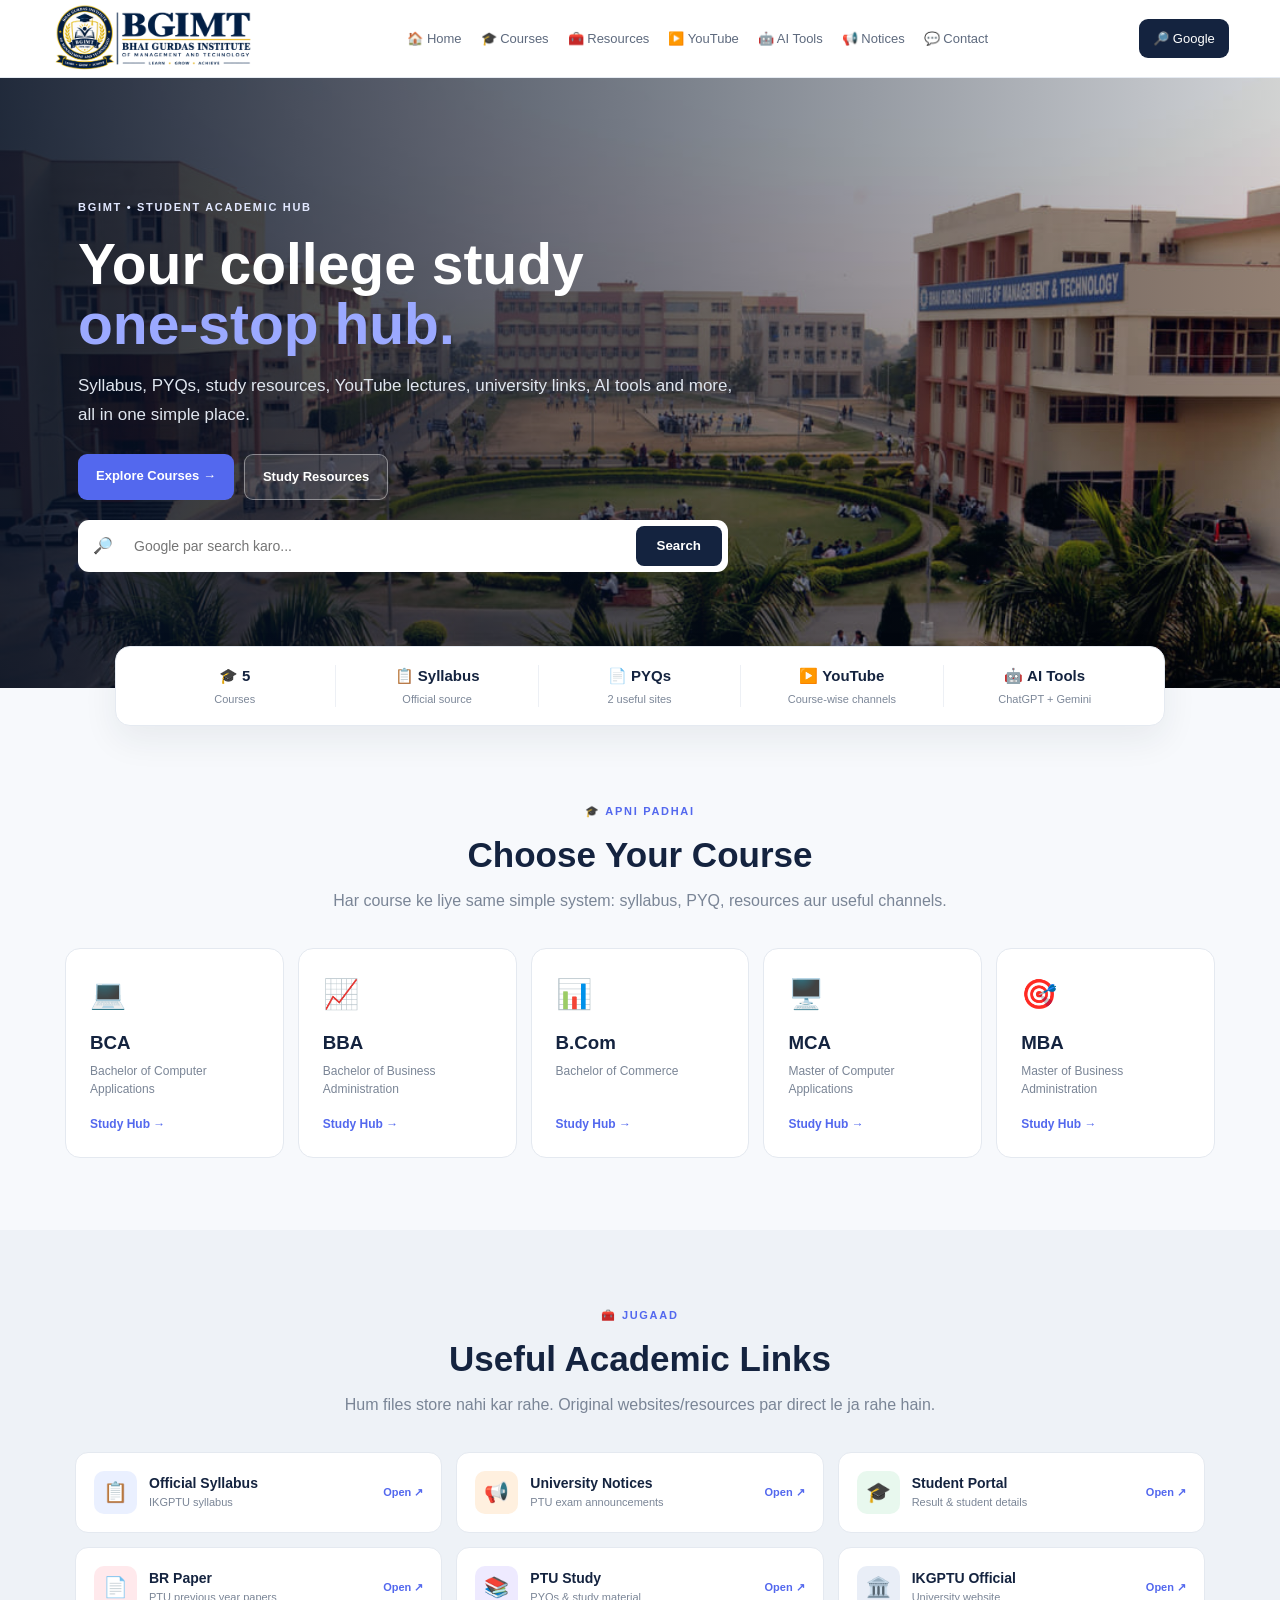
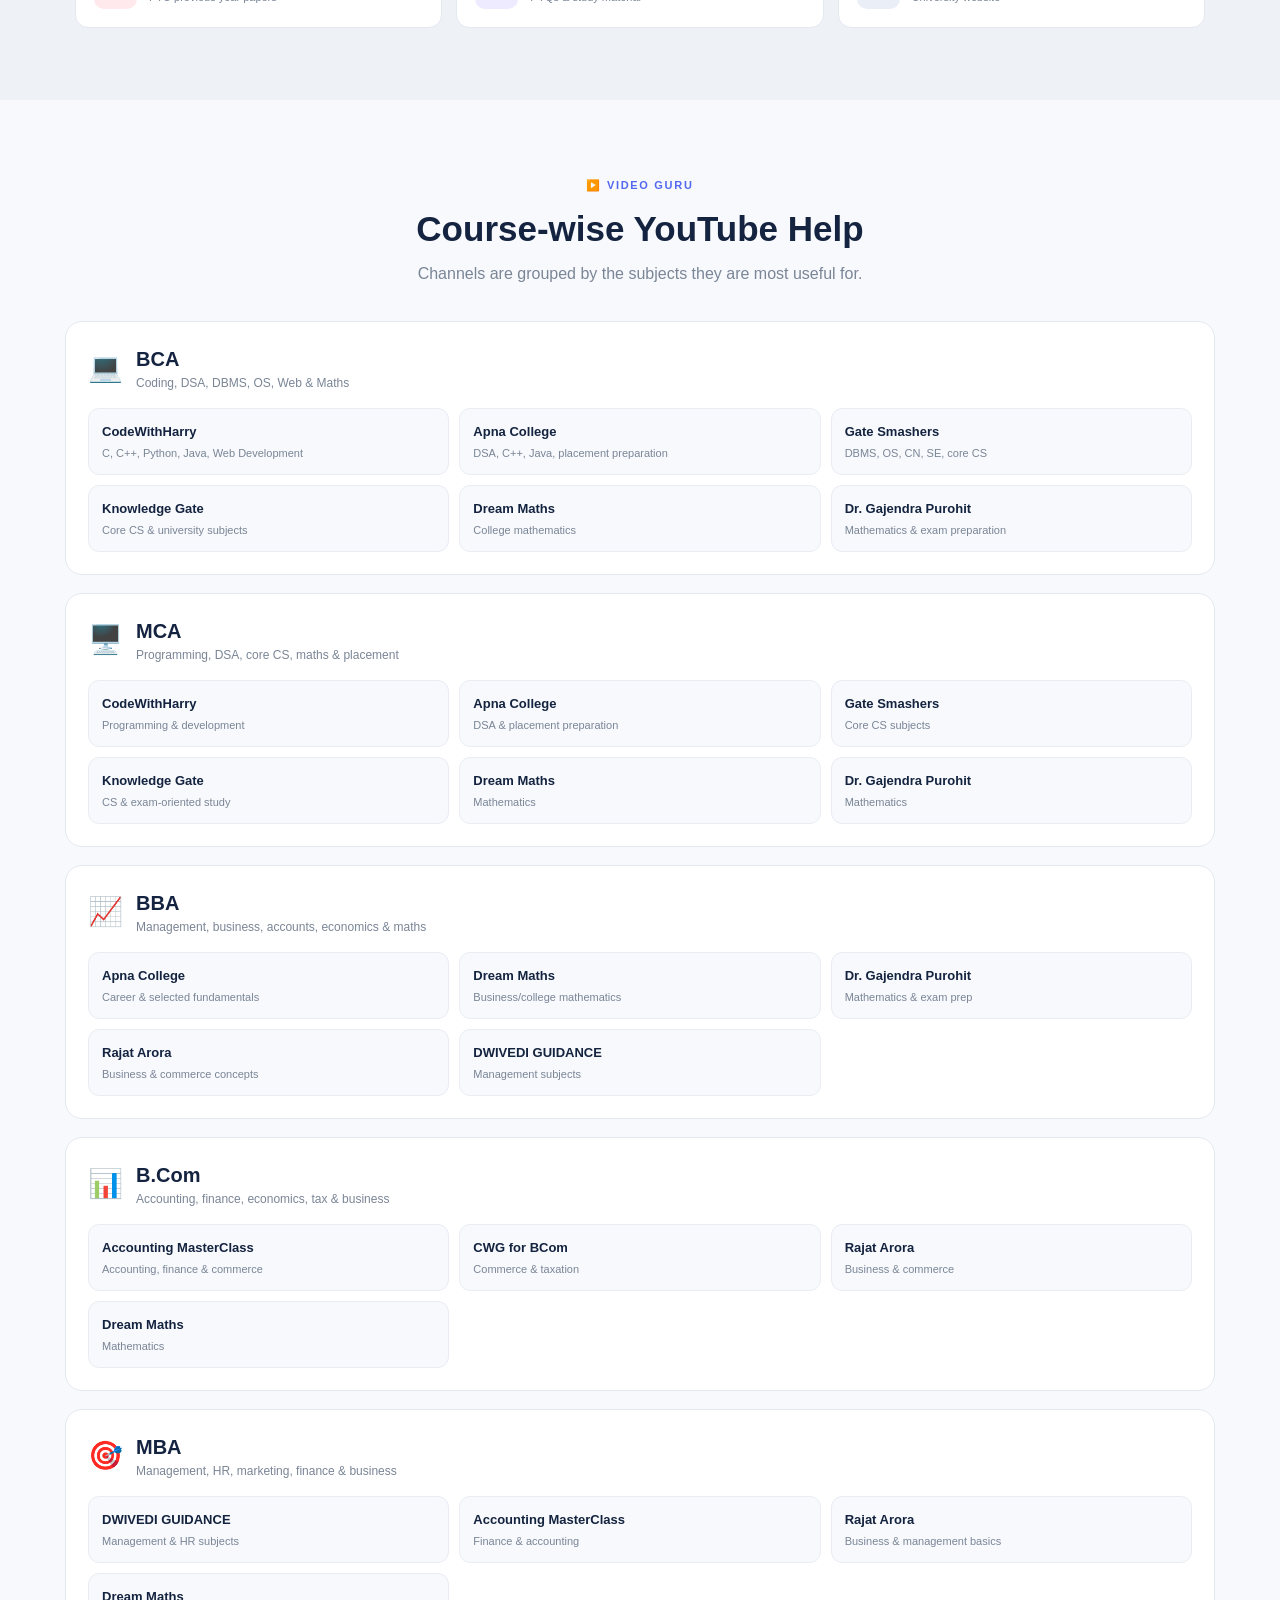
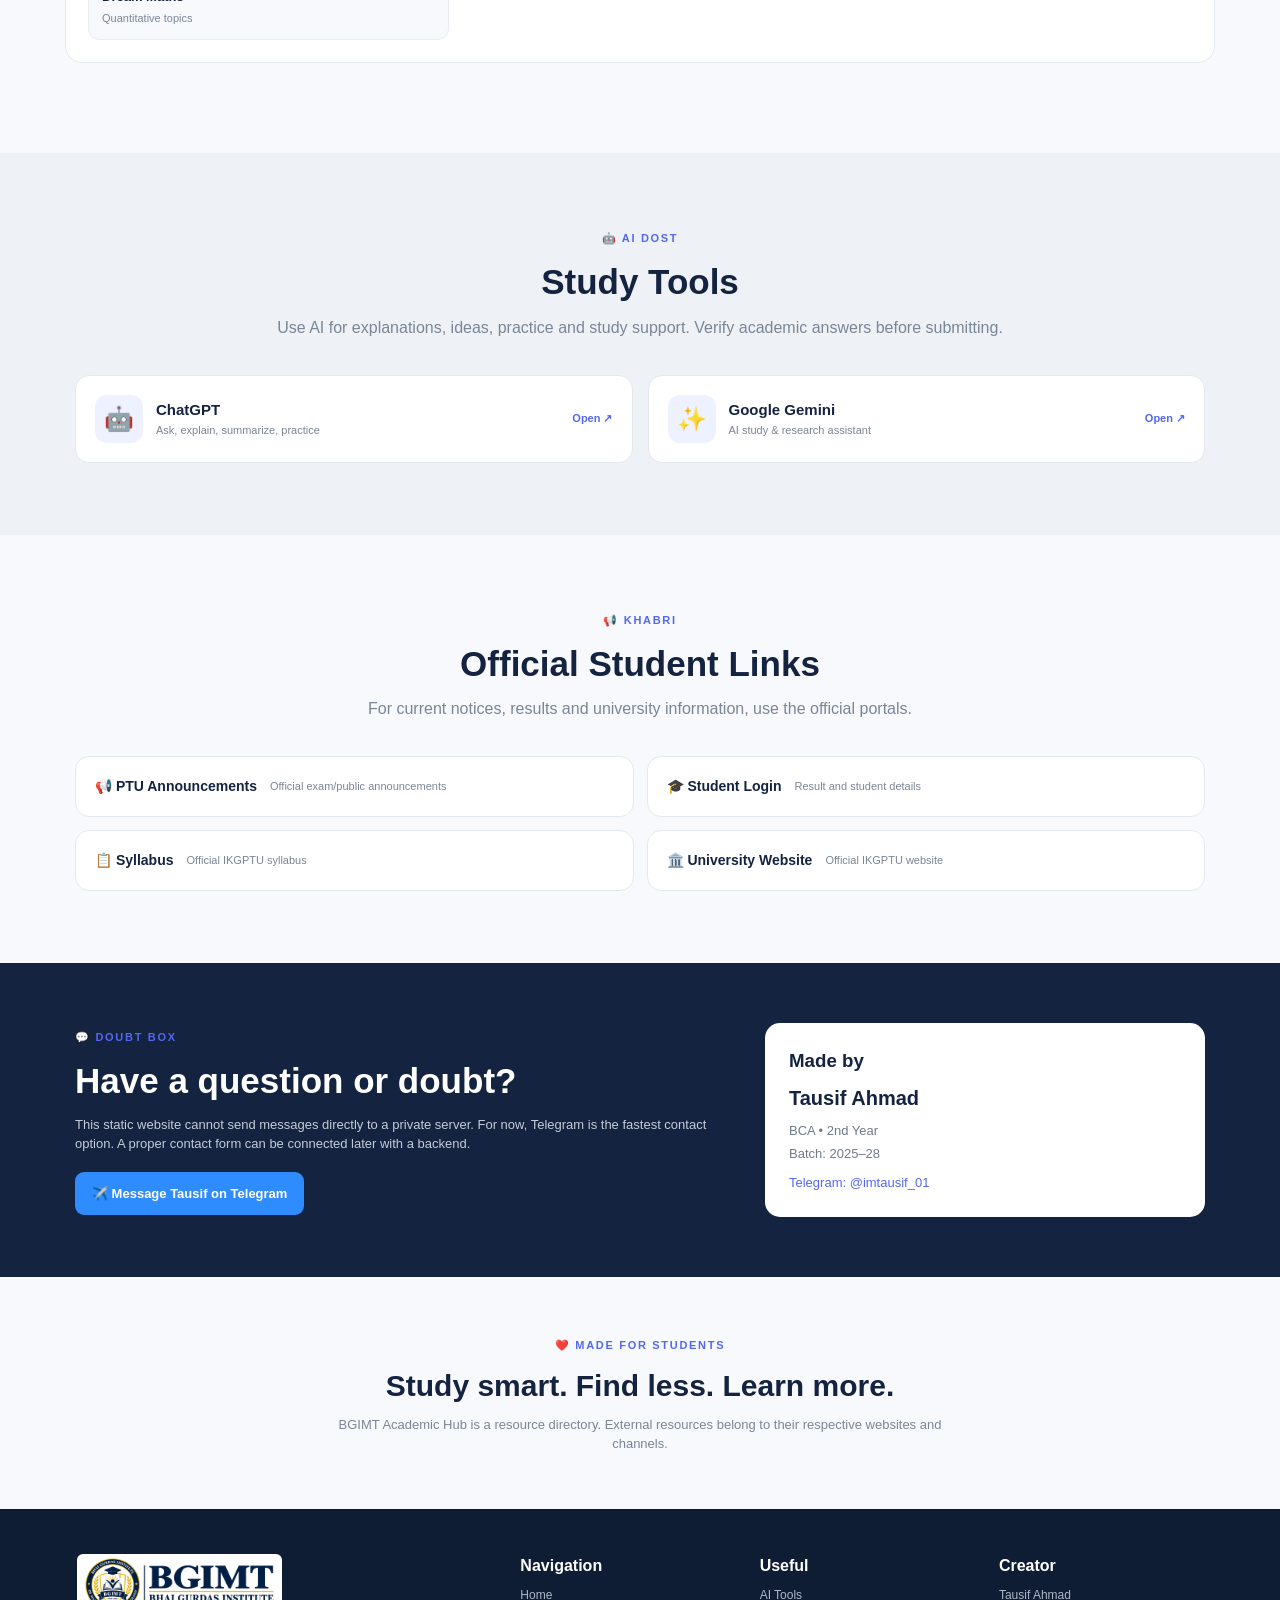
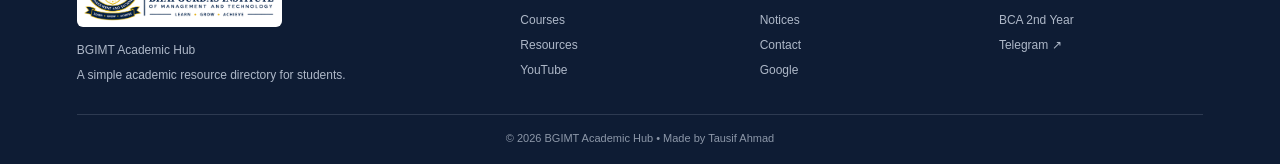
==== index.html @ 4466f5bd "Initial commit" ====
<!DOCTYPE html>
<html lang="en">
<head>
  <meta charset="UTF-8">
  <meta name="viewport" content="width=device-width, initial-scale=1.0">
  <meta name="description" content="BGIMT Academic Hub - Syllabus, PYQs, study resources, YouTube channels, university links and useful AI tools for students.">
  <title>BGIMT Academic Hub</title>
  <link rel="stylesheet" href="assets/css/style.css">
</head>
<body>

<header class="navbar">
  <a class="brand" href="#home" aria-label="BGIMT Academic Hub Home">
    <img src="assets/images/bgmit-logo.png" alt="BGIMT Logo">
  </a>

  <nav aria-label="Main navigation">
    <a href="#home">🏠 Home</a>
    <a href="#courses">🎓 Courses</a>
    <a href="#resources">🧰 Resources</a>
    <a href="#youtube">▶️ YouTube</a>
    <a href="#ai">🤖 AI Tools</a>
    <a href="#notices">📢 Notices</a>
    <a href="#contact">💬 Contact</a>
  </nav>

  <a class="google-btn" href="https://www.google.com/" target="_blank" rel="noopener">🔎 Google</a>
</header>

<main>

<section class="hero" id="home">
  <div class="hero-overlay"></div>
  <div class="hero-content">
    <span class="eyebrow">BGIMT • STUDENT ACADEMIC HUB</span>
    <h1>Your college study<br><em>one-stop hub.</em></h1>
    <p>Syllabus, PYQs, study resources, YouTube lectures, university links, AI tools and more, all in one simple place.</p>

    <div class="hero-actions">
      <a class="btn primary" href="#courses">Explore Courses →</a>
      <a class="btn glass" href="#resources">Study Resources</a>
    </div>

    <div class="google-search">
      <span>🔎</span>
      <input id="googleQuery" type="search" placeholder="Google par search karo...">
      <button onclick="googleSearch()">Search</button>
    </div>
  </div>
</section>

<section class="quick-bar">
  <a href="#courses"><b>🎓 5</b><small>Courses</small></a>
  <a href="#resources"><b>📋 Syllabus</b><small>Official source</small></a>
  <a href="#resources"><b>📄 PYQs</b><small>2 useful sites</small></a>
  <a href="#youtube"><b>▶️ YouTube</b><small>Course-wise channels</small></a>
  <a href="#ai"><b>🤖 AI Tools</b><small>ChatGPT + Gemini</small></a>
</section>

<section class="section" id="courses">
  <div class="heading">
    <span>🎓 APNI PADHAI</span>
    <h2>Choose Your Course</h2>
    <p>Har course ke liye same simple system: syllabus, PYQ, resources aur useful channels.</p>
  </div>

  <div class="course-grid">
    <a class="course-card" href="#bca">
      <div class="course-icon">💻</div><h3>BCA</h3>
      <p>Bachelor of Computer Applications</p><span>Study Hub →</span>
    </a>
    <a class="course-card" href="#bba">
      <div class="course-icon">📈</div><h3>BBA</h3>
      <p>Bachelor of Business Administration</p><span>Study Hub →</span>
    </a>
    <a class="course-card" href="#bcom">
      <div class="course-icon">📊</div><h3>B.Com</h3>
      <p>Bachelor of Commerce</p><span>Study Hub →</span>
    </a>
    <a class="course-card" href="#mca">
      <div class="course-icon">🖥️</div><h3>MCA</h3>
      <p>Master of Computer Applications</p><span>Study Hub →</span>
    </a>
    <a class="course-card" href="#mba">
      <div class="course-icon">🎯</div><h3>MBA</h3>
      <p>Master of Business Administration</p><span>Study Hub →</span>
    </a>
  </div>
</section>

<section class="section light" id="resources">
  <div class="heading">
    <span>🧰 JUGAAD</span>
    <h2>Useful Academic Links</h2>
    <p>Hum files store nahi kar rahe. Original websites/resources par direct le ja rahe hain.</p>
  </div>

  <div class="resource-grid">
    <a class="resource-card" href="https://ptu.ac.in/syllabus/" target="_blank" rel="noopener">
      <div class="r-icon blue">📋</div><div><h3>Official Syllabus</h3><p>IKGPTU syllabus</p></div><b>Open ↗</b>
    </a>
    <a class="resource-card" href="https://www.ptuexam.com/PublicAnnoucements" target="_blank" rel="noopener">
      <div class="r-icon orange">📢</div><div><h3>University Notices</h3><p>PTU exam announcements</p></div><b>Open ↗</b>
    </a>
    <a class="resource-card" href="https://www.ptuexam.com/login" target="_blank" rel="noopener">
      <div class="r-icon green">🎓</div><div><h3>Student Portal</h3><p>Result & student details</p></div><b>Open ↗</b>
    </a>
    <a class="resource-card" href="https://brpaper.com/ptu" target="_blank" rel="noopener">
      <div class="r-icon red">📄</div><div><h3>BR Paper</h3><p>PTU previous year papers</p></div><b>Open ↗</b>
    </a>
    <a class="resource-card" href="https://www.ptustudy.com/" target="_blank" rel="noopener">
      <div class="r-icon purple">📚</div><div><h3>PTU Study</h3><p>PYQs & study material</p></div><b>Open ↗</b>
    </a>
    <a class="resource-card" href="https://ptu.ac.in/" target="_blank" rel="noopener">
      <div class="r-icon navy">🏛️</div><div><h3>IKGPTU Official</h3><p>University website</p></div><b>Open ↗</b>
    </a>
  </div>
</section>

<section class="section" id="youtube">
  <div class="heading">
    <span>▶️ VIDEO GURU</span>
    <h2>Course-wise YouTube Help</h2>
    <p>Channels are grouped by the subjects they are most useful for.</p>
  </div>

  <div class="course-resource" id="bca">
    <div class="course-title"><span>💻</span><div><h3>BCA</h3><p>Coding, DSA, DBMS, OS, Web & Maths</p></div></div>
    <div class="channel-grid">
      <a href="https://youtube.com/@codewithharry?si=96NcTkObM0m4Szu2" target="_blank"><b>CodeWithHarry</b><small>C, C++, Python, Java, Web Development</small></a>
      <a href="https://youtube.com/@apnacollegeofficial?si=1Ma4qN-Szg6c-r2M" target="_blank"><b>Apna College</b><small>DSA, C++, Java, placement preparation</small></a>
      <a href="https://youtube.com/@gatesmashers?si=c9ING7g81bsQWOu_" target="_blank"><b>Gate Smashers</b><small>DBMS, OS, CN, SE, core CS</small></a>
      <a href="https://youtube.com/@knowledgegate_kg?si=EOiOZSN6_hyGVb3-" target="_blank"><b>Knowledge Gate</b><small>Core CS & university subjects</small></a>
      <a href="https://youtube.com/@dreammaths?si=AVHxENarBY9CdzO6" target="_blank"><b>Dream Maths</b><small>College mathematics</small></a>
      <a href="https://youtube.com/@gajendrapurohit?si=YFEjTRBm_plimCok" target="_blank"><b>Dr. Gajendra Purohit</b><small>Mathematics & exam preparation</small></a>
    </div>
  </div>

  <div class="course-resource" id="mca">
    <div class="course-title"><span>🖥️</span><div><h3>MCA</h3><p>Programming, DSA, core CS, maths & placement</p></div></div>
    <div class="channel-grid">
      <a href="https://youtube.com/@codewithharry?si=96NcTkObM0m4Szu2" target="_blank"><b>CodeWithHarry</b><small>Programming & development</small></a>
      <a href="https://youtube.com/@apnacollegeofficial?si=1Ma4qN-Szg6c-r2M" target="_blank"><b>Apna College</b><small>DSA & placement preparation</small></a>
      <a href="https://youtube.com/@gatesmashers?si=c9ING7g81bsQWOu_" target="_blank"><b>Gate Smashers</b><small>Core CS subjects</small></a>
      <a href="https://youtube.com/@knowledgegate_kg?si=EOiOZSN6_hyGVb3-" target="_blank"><b>Knowledge Gate</b><small>CS & exam-oriented study</small></a>
      <a href="https://youtube.com/@dreammaths?si=AVHxENarBY9CdzO6" target="_blank"><b>Dream Maths</b><small>Mathematics</small></a>
      <a href="https://youtube.com/@gajendrapurohit?si=YFEjTRBm_plimCok" target="_blank"><b>Dr. Gajendra Purohit</b><small>Mathematics</small></a>
    </div>
  </div>

  <div class="course-resource" id="bba">
    <div class="course-title"><span>📈</span><div><h3>BBA</h3><p>Management, business, accounts, economics & maths</p></div></div>
    <div class="channel-grid">
      <a href="https://youtube.com/@apnacollegeofficial?si=1Ma4qN-Szg6c-r2M" target="_blank"><b>Apna College</b><small>Career & selected fundamentals</small></a>
      <a href="https://youtube.com/@dreammaths?si=AVHxENarBY9CdzO6" target="_blank"><b>Dream Maths</b><small>Business/college mathematics</small></a>
      <a href="https://youtube.com/@gajendrapurohit?si=YFEjTRBm_plimCok" target="_blank"><b>Dr. Gajendra Purohit</b><small>Mathematics & exam prep</small></a>
      <a href="https://youtube.com/@RajatArora" target="_blank"><b>Rajat Arora</b><small>Business & commerce concepts</small></a>
      <a href="https://youtube.com/@DWIVEDIGUIDANCE" target="_blank"><b>DWIVEDI GUIDANCE</b><small>Management subjects</small></a>
    </div>
  </div>

  <div class="course-resource" id="bcom">
    <div class="course-title"><span>📊</span><div><h3>B.Com</h3><p>Accounting, finance, economics, tax & business</p></div></div>
    <div class="channel-grid">
      <a href="https://youtube.com/@AccountingMasterClass" target="_blank"><b>Accounting MasterClass</b><small>Accounting, finance & commerce</small></a>
      <a href="https://youtube.com/@CWGforBCom" target="_blank"><b>CWG for BCom</b><small>Commerce & taxation</small></a>
      <a href="https://youtube.com/@RajatArora" target="_blank"><b>Rajat Arora</b><small>Business & commerce</small></a>
      <a href="https://youtube.com/@dreammaths?si=AVHxENarBY9CdzO6" target="_blank"><b>Dream Maths</b><small>Mathematics</small></a>
    </div>
  </div>

  <div class="course-resource" id="mba">
    <div class="course-title"><span>🎯</span><div><h3>MBA</h3><p>Management, HR, marketing, finance & business</p></div></div>
    <div class="channel-grid">
      <a href="https://youtube.com/@DWIVEDIGUIDANCE" target="_blank"><b>DWIVEDI GUIDANCE</b><small>Management & HR subjects</small></a>
      <a href="https://youtube.com/@AccountingMasterClass" target="_blank"><b>Accounting MasterClass</b><small>Finance & accounting</small></a>
      <a href="https://youtube.com/@RajatArora" target="_blank"><b>Rajat Arora</b><small>Business & management basics</small></a>
      <a href="https://youtube.com/@dreammaths?si=AVHxENarBY9CdzO6" target="_blank"><b>Dream Maths</b><small>Quantitative topics</small></a>
    </div>
  </div>
</section>

<section class="section light" id="ai">
  <div class="heading">
    <span>🤖 AI DOST</span>
    <h2>Study Tools</h2>
    <p>Use AI for explanations, ideas, practice and study support. Verify academic answers before submitting.</p>
  </div>
  <div class="ai-grid">
    <a href="https://chatgpt.com/" target="_blank"><span>🤖</span><div><h3>ChatGPT</h3><p>Ask, explain, summarize, practice</p></div><b>Open ↗</b></a>
    <a href="https://gemini.google.com/" target="_blank"><span>✨</span><div><h3>Google Gemini</h3><p>AI study & research assistant</p></div><b>Open ↗</b></a>
  </div>
</section>

<section class="section" id="notices">
  <div class="heading"><span>📢 KHABRI</span><h2>Official Student Links</h2><p>For current notices, results and university information, use the official portals.</p></div>
  <div class="notice-grid">
    <a href="https://www.ptuexam.com/PublicAnnoucements" target="_blank"><b>📢 PTU Announcements</b><small>Official exam/public announcements</small></a>
    <a href="https://www.ptuexam.com/login" target="_blank"><b>🎓 Student Login</b><small>Result and student details</small></a>
    <a href="https://ptu.ac.in/syllabus/" target="_blank"><b>📋 Syllabus</b><small>Official IKGPTU syllabus</small></a>
    <a href="https://ptu.ac.in/" target="_blank"><b>🏛️ University Website</b><small>Official IKGPTU website</small></a>
  </div>
</section>

<section class="contact" id="contact">
  <div class="contact-inner">
    <div>
      <span>💬 DOUBT BOX</span>
      <h2>Have a question or doubt?</h2>
      <p>This static website cannot send messages directly to a private server. For now, Telegram is the fastest contact option. A proper contact form can be connected later with a backend.</p>
      <a class="telegram" href="https://t.me/imtausif_01" target="_blank">✈️ Message Tausif on Telegram</a>
    </div>
    <div class="contact-card">
      <h3>Made by</h3>
      <strong>Tausif Ahmad</strong>
      <p>BCA • 2nd Year</p>
      <p>Batch: 2025–28</p>
      <a href="https://t.me/imtausif_01" target="_blank">Telegram: @imtausif_01</a>
    </div>
  </div>
</section>

<section class="credit">
  <span>❤️ MADE FOR STUDENTS</span>
  <h2>Study smart. Find less. Learn more.</h2>
  <p>BGIMT Academic Hub is a resource directory. External resources belong to their respective websites and channels.</p>
</section>

</main>

<footer>
  <div class="footer-grid">
    <div><img src="assets/images/bgmit-logo.png" alt="BGIMT Logo"><p>BGIMT Academic Hub</p><small>A simple academic resource directory for students.</small></div>
    <div><h4>Navigation</h4><a href="#home">Home</a><a href="#courses">Courses</a><a href="#resources">Resources</a><a href="#youtube">YouTube</a></div>
    <div><h4>Useful</h4><a href="#ai">AI Tools</a><a href="#notices">Notices</a><a href="#contact">Contact</a><a href="https://www.google.com/" target="_blank">Google</a></div>
    <div><h4>Creator</h4><p>Tausif Ahmad</p><p>BCA 2nd Year</p><a href="https://t.me/imtausif_01" target="_blank">Telegram ↗</a></div>
  </div>
  <div class="copyright">© 2026 BGIMT Academic Hub • Made by Tausif Ahmad</div>
</footer>

<script src="assets/js/script.js"></script>
</body>
</html>
---- assets/css/style.css ----
*{box-sizing:border-box;margin:0;padding:0}html{scroll-behavior:smooth}body{font-family:Inter,Arial,sans-serif;color:#14233f;background:#f7f9fc;line-height:1.5}a{text-decoration:none;color:inherit}
.navbar{height:78px;background:#fff;border-bottom:1px solid #e6ebf2;display:flex;align-items:center;justify-content:space-between;padding:0 4%;position:sticky;top:0;z-index:50}.brand img{width:205px;height:auto;display:block}.navbar nav{display:flex;gap:19px;align-items:center}.navbar nav a{font-size:13px;color:#5e6a7e;white-space:nowrap}.navbar nav a:hover{color:#5368ee}.google-btn{background:#14233f;color:#fff;padding:10px 14px;border-radius:9px;font-size:13px}
.hero{min-height:610px;position:relative;background:url("../images/college-campus.jpg") center/cover;display:flex;align-items:center}.hero-overlay{position:absolute;inset:0;background:linear-gradient(90deg,rgba(5,17,36,.88),rgba(5,17,36,.55),rgba(5,17,36,.18))}.hero-content{position:relative;max-width:1180px;width:100%;margin:auto;padding:70px 28px;color:#fff}.eyebrow,.heading>span,.admin-box span,.contact span,.credit>span{font-size:11px;letter-spacing:1.7px;font-weight:800;color:#5368ee}.hero .eyebrow{color:#e2e8ff}.hero h1{font-size:57px;line-height:1.05;max-width:720px;margin:17px 0}.hero h1 em{font-style:normal;color:#9ba9ff}.hero p{max-width:660px;font-size:17px;color:#e0e6ef;line-height:1.7;margin-bottom:25px}.hero-actions{display:flex;gap:10px;margin-bottom:20px}.btn{padding:12px 18px;border-radius:9px;font-size:13px;font-weight:700}.primary{background:#5368ee;color:#fff}.glass{border:1px solid rgba(255,255,255,.4);background:rgba(255,255,255,.1);color:#fff}.google-search{display:flex;max-width:650px;background:#fff;border-radius:11px;padding:6px;color:#667085}.google-search span{display:grid;place-items:center;width:38px}.google-search input{flex:1;border:0;outline:0;padding:12px;font-size:14px}.google-search button{border:0;background:#14233f;color:#fff;border-radius:8px;padding:0 21px;font-weight:700;cursor:pointer}
.quick-bar{max-width:1050px;margin:-42px auto 0;position:relative;background:#fff;border:1px solid #e5eaf1;border-radius:15px;box-shadow:0 14px 35px #18243a12;display:grid;grid-template-columns:repeat(5,1fr);padding:18px}.quick-bar a{text-align:center;border-right:1px solid #edf0f5}.quick-bar a:last-child{border:0}.quick-bar b,.quick-bar small{display:block}.quick-bar b{font-size:15px}.quick-bar small{font-size:11px;color:#7c8798;margin-top:3px}
.section{max-width:1200px;margin:auto;padding:72px 25px}.light{max-width:none;background:#eef2f7}.light>.heading,.light>.resource-grid,.light>.ai-grid{max-width:1130px;margin-left:auto;margin-right:auto}.heading{text-align:center;margin-bottom:35px}.heading h2{font-size:35px;margin:7px 0}.heading p{color:#7a8596}.course-grid{display:grid;grid-template-columns:repeat(5,1fr);gap:14px}.course-card{background:#fff;border:1px solid #e4e9f0;border-radius:15px;padding:24px;transition:.2s}.course-card:hover{transform:translateY(-4px);box-shadow:0 14px 30px #17233a12}.course-icon{font-size:29px}.course-card h3{margin:13px 0 5px}.course-card p{font-size:12px;color:#7a8596;min-height:40px}.course-card span{display:block;color:#5368ee;font-size:12px;font-weight:700;margin-top:13px}
.resource-grid{display:grid;grid-template-columns:repeat(3,1fr);gap:14px}.resource-card{background:#fff;border:1px solid #e4e9f0;border-radius:13px;padding:18px;display:flex;align-items:center;gap:12px}.resource-card:hover{box-shadow:0 12px 25px #17233a10}.resource-card .r-icon{width:43px;height:43px;display:grid;place-items:center;border-radius:10px;font-size:20px;flex:none}.blue{background:#eaf0ff}.orange{background:#fff0df}.green{background:#e8f8ee}.red{background:#ffe9ec}.purple{background:#eeeaff}.navy{background:#e9eef7}.resource-card h3{font-size:14px}.resource-card p{font-size:11px;color:#7a8596}.resource-card>b{margin-left:auto;color:#5368ee;font-size:11px}
.course-resource{background:#fff;border:1px solid #e4e9f0;border-radius:17px;padding:22px;margin-bottom:18px}.course-title{display:flex;gap:13px;align-items:center;margin-bottom:16px}.course-title>span{font-size:28px}.course-title h3{font-size:20px}.course-title p{font-size:12px;color:#7a8596}.channel-grid{display:grid;grid-template-columns:repeat(3,1fr);gap:10px}.channel-grid a{background:#f7f9fc;border:1px solid #e9edf3;border-radius:11px;padding:13px}.channel-grid b,.channel-grid small{display:block}.channel-grid b{font-size:13px}.channel-grid small{font-size:11px;color:#7a8596;margin-top:3px}
.ai-grid{display:grid;grid-template-columns:repeat(2,1fr);gap:15px}.ai-grid a,.notice-grid a{background:#fff;border:1px solid #e4e9f0;border-radius:14px;padding:19px;display:flex;align-items:center;gap:13px}.ai-grid span{width:48px;height:48px;border-radius:12px;background:#eef1ff;display:grid;place-items:center;font-size:24px}.ai-grid h3{font-size:15px}.ai-grid p,.notice-grid small{font-size:11px;color:#7a8596}.ai-grid b{margin-left:auto;color:#5368ee;font-size:11px}
.notice-grid{max-width:1130px;margin:auto;display:grid;grid-template-columns:repeat(2,1fr);gap:13px}.notice-grid b,.notice-grid small{display:block}.notice-grid b{font-size:14px}
.contact{background:#14233f;color:#fff;padding:60px 25px}.contact-inner{max-width:1130px;margin:auto;display:grid;grid-template-columns:1.5fr 1fr;gap:30px;align-items:center}.contact h2{font-size:35px;margin:7px 0}.contact p{color:#c3ccda;font-size:13px;max-width:650px}.telegram{display:inline-block;margin-top:18px;background:#2f8cff;color:#fff;padding:12px 17px;border-radius:9px;font-size:13px;font-weight:700}.contact-card{background:#fff;color:#14233f;border-radius:15px;padding:24px}.contact-card strong{display:block;font-size:20px;margin:8px 0}.contact-card p{color:#6f7a8b;margin:3px 0}.contact-card a{display:block;color:#5368ee;font-size:13px;margin-top:10px}
.credit{text-align:center;padding:55px 25px}.credit h2{font-size:30px;margin:7px 0}.credit p{max-width:650px;margin:auto;color:#7a8596;font-size:13px}
footer{background:#0e1c34;color:#dce3ef;padding:45px 6% 18px}.footer-grid{max-width:1130px;margin:auto;display:grid;grid-template-columns:2fr 1fr 1fr 1fr;gap:35px}.footer-grid img{width:205px;background:#fff;border-radius:6px;padding:3px}.footer-grid p,.footer-grid small,.footer-grid a{display:block;color:#aeb8c8;font-size:12px;margin-top:7px}.footer-grid h4{color:#fff;margin-bottom:8px}.footer-grid a:hover{color:#fff}.copyright{max-width:1130px;margin:30px auto 0;border-top:1px solid #2d3a51;padding-top:15px;text-align:center;color:#8c97a8;font-size:11px}
@media(max-width:1000px){.navbar nav{display:none}.course-grid{grid-template-columns:repeat(3,1fr)}.channel-grid{grid-template-columns:repeat(2,1fr)}.resource-grid{grid-template-columns:repeat(2,1fr)}.hero h1{font-size:47px}}
@media(max-width:650px){.navbar{padding:0 15px}.brand img{width:160px}.google-btn{display:none}.hero{min-height:640px}.hero-content{padding:50px 20px}.hero h1{font-size:37px}.hero p{font-size:15px}.hero-actions{flex-direction:column;max-width:230px}.google-search{display:block}.google-search input{width:100%}.google-search button{width:100%;padding:11px;margin-top:5px}.quick-bar{margin:0 15px;grid-template-columns:repeat(2,1fr);gap:14px}.quick-bar a{border:0}.course-grid,.resource-grid,.channel-grid,.ai-grid,.notice-grid,.footer-grid,.contact-inner{grid-template-columns:1fr}.section{padding:55px 18px}.contact{padding:50px 18px}}
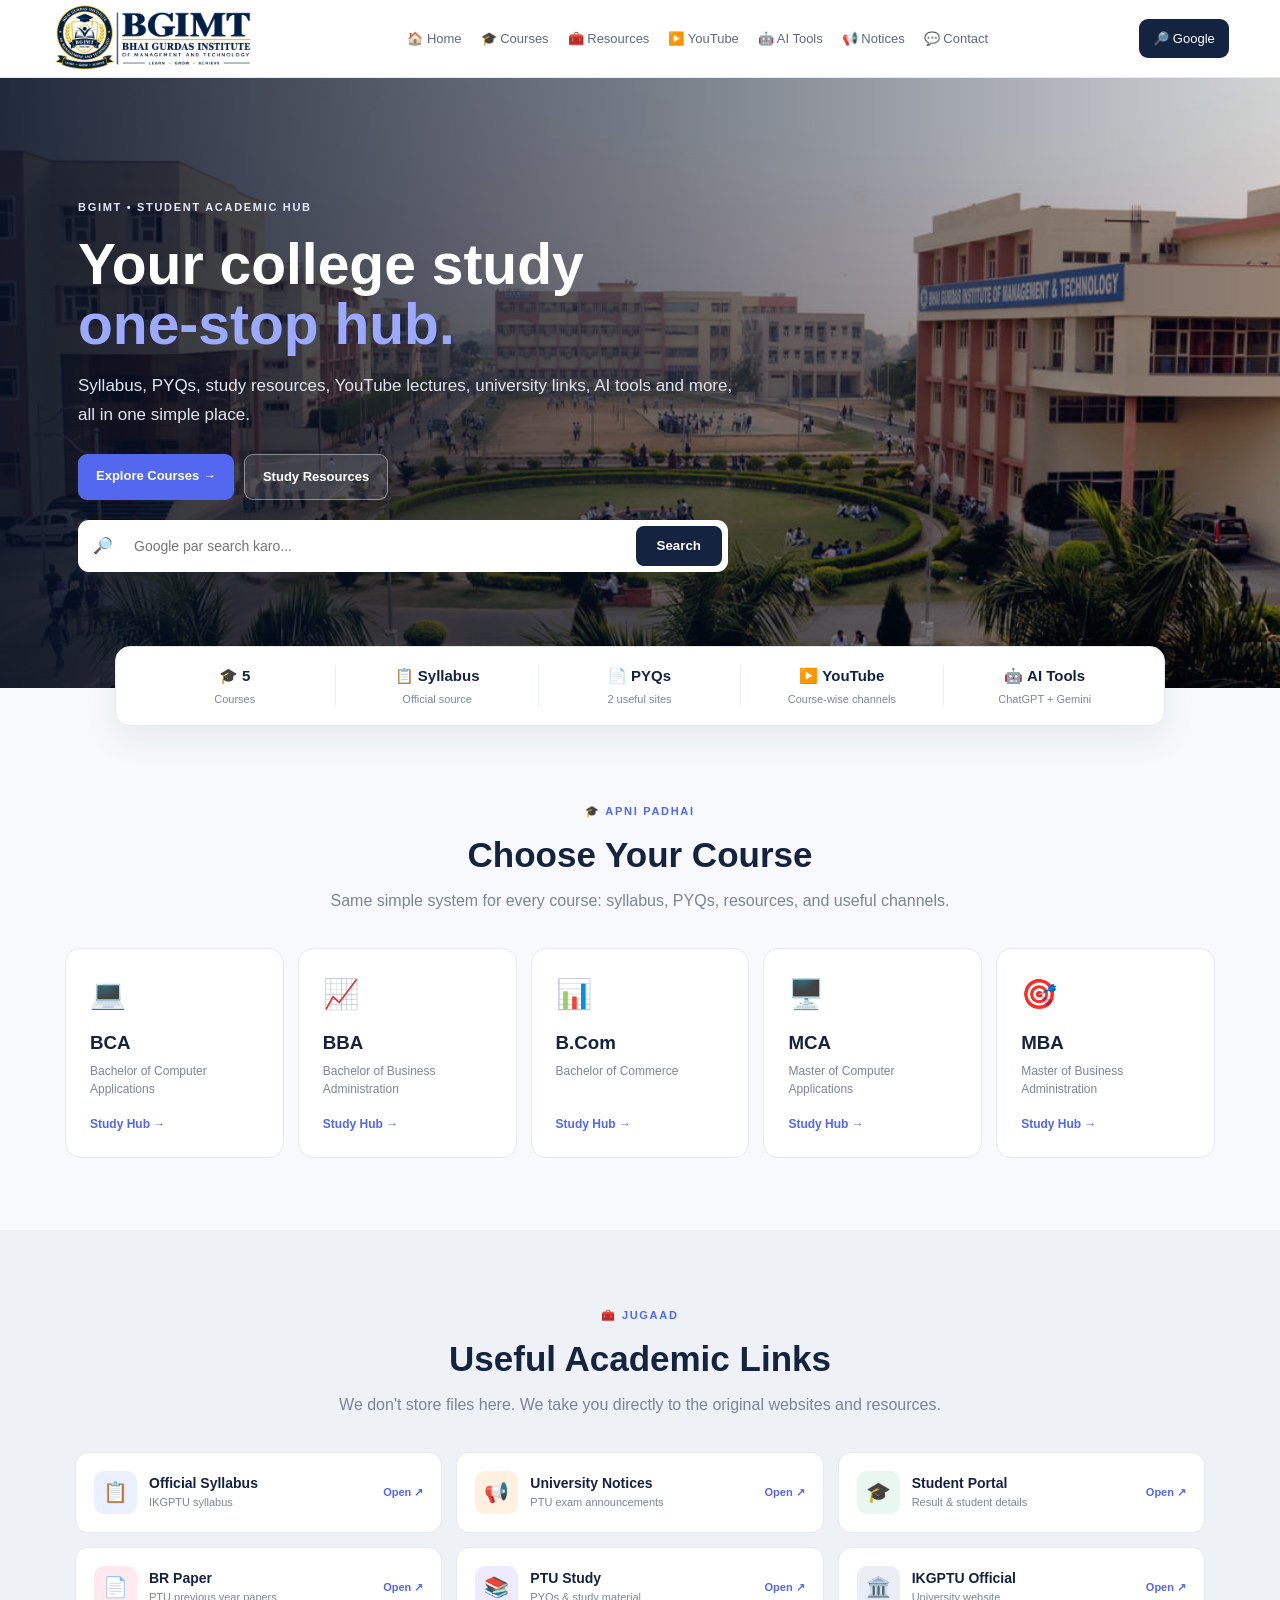
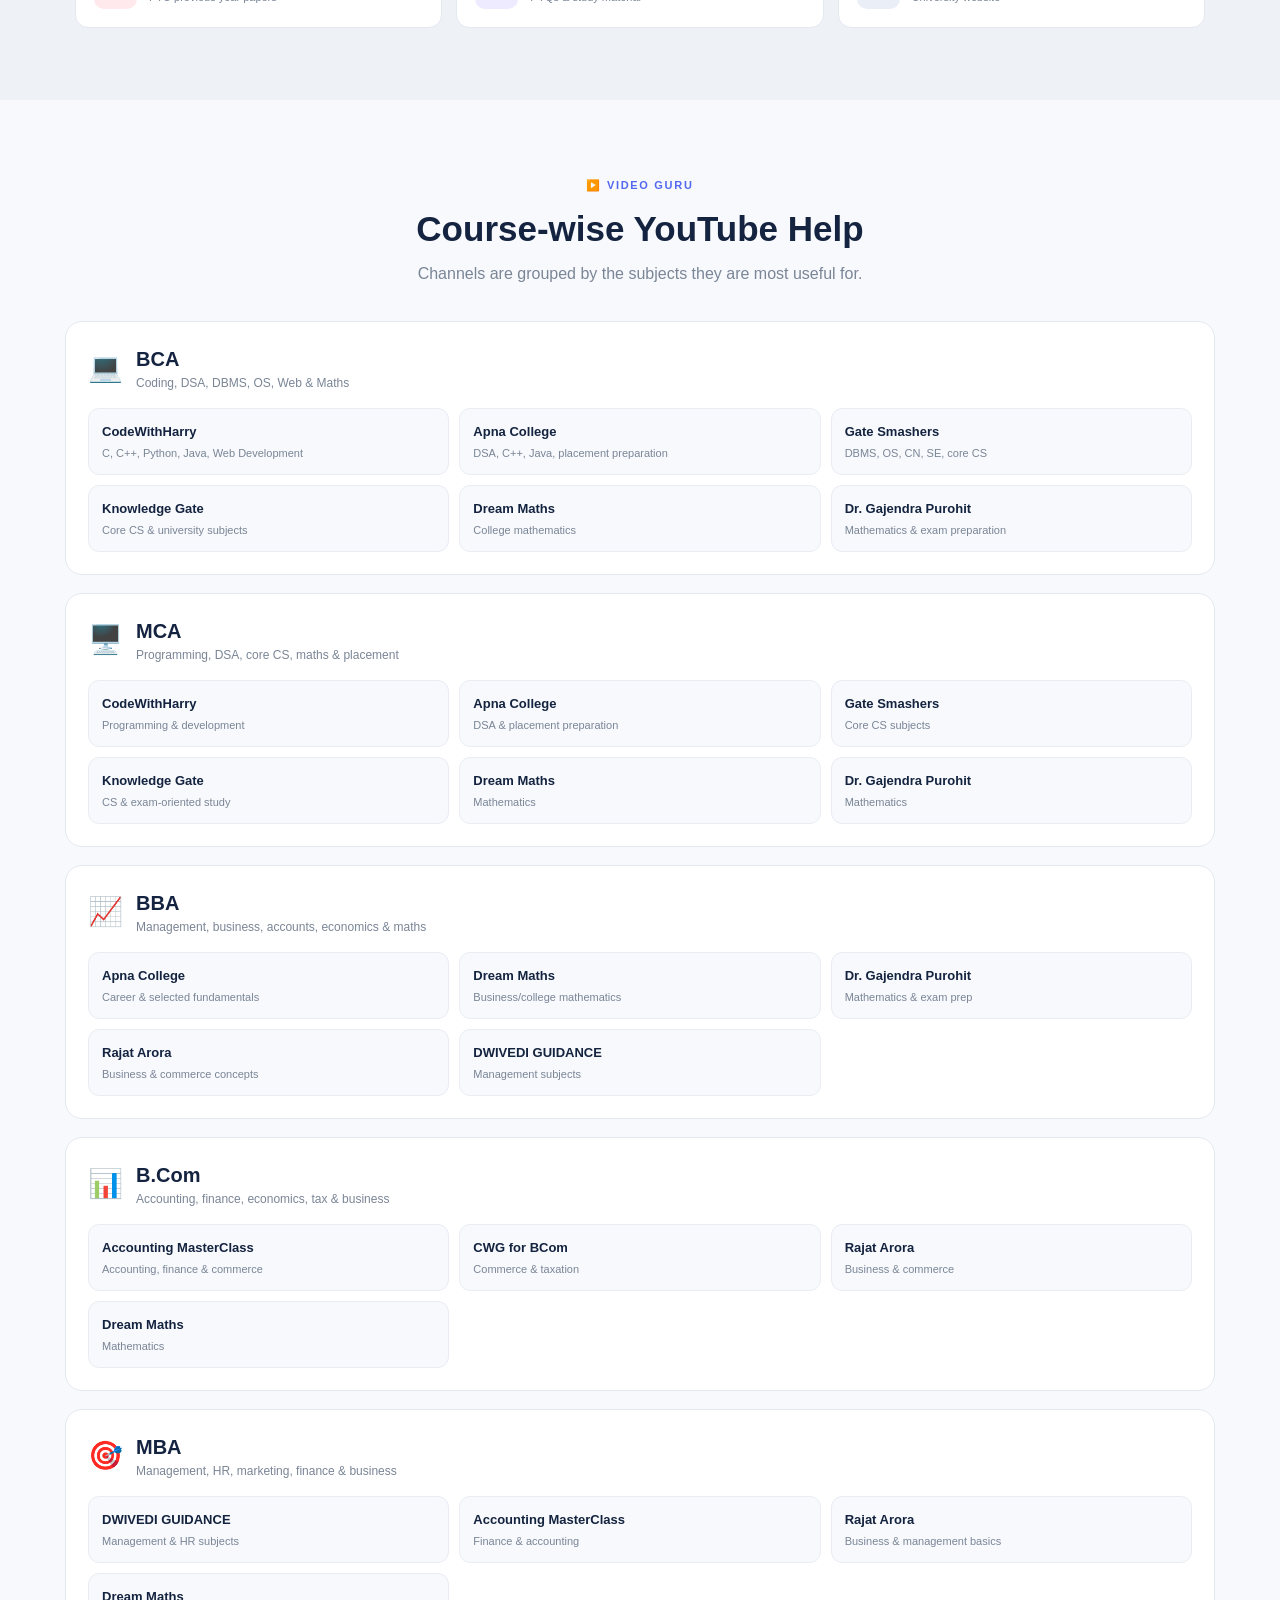
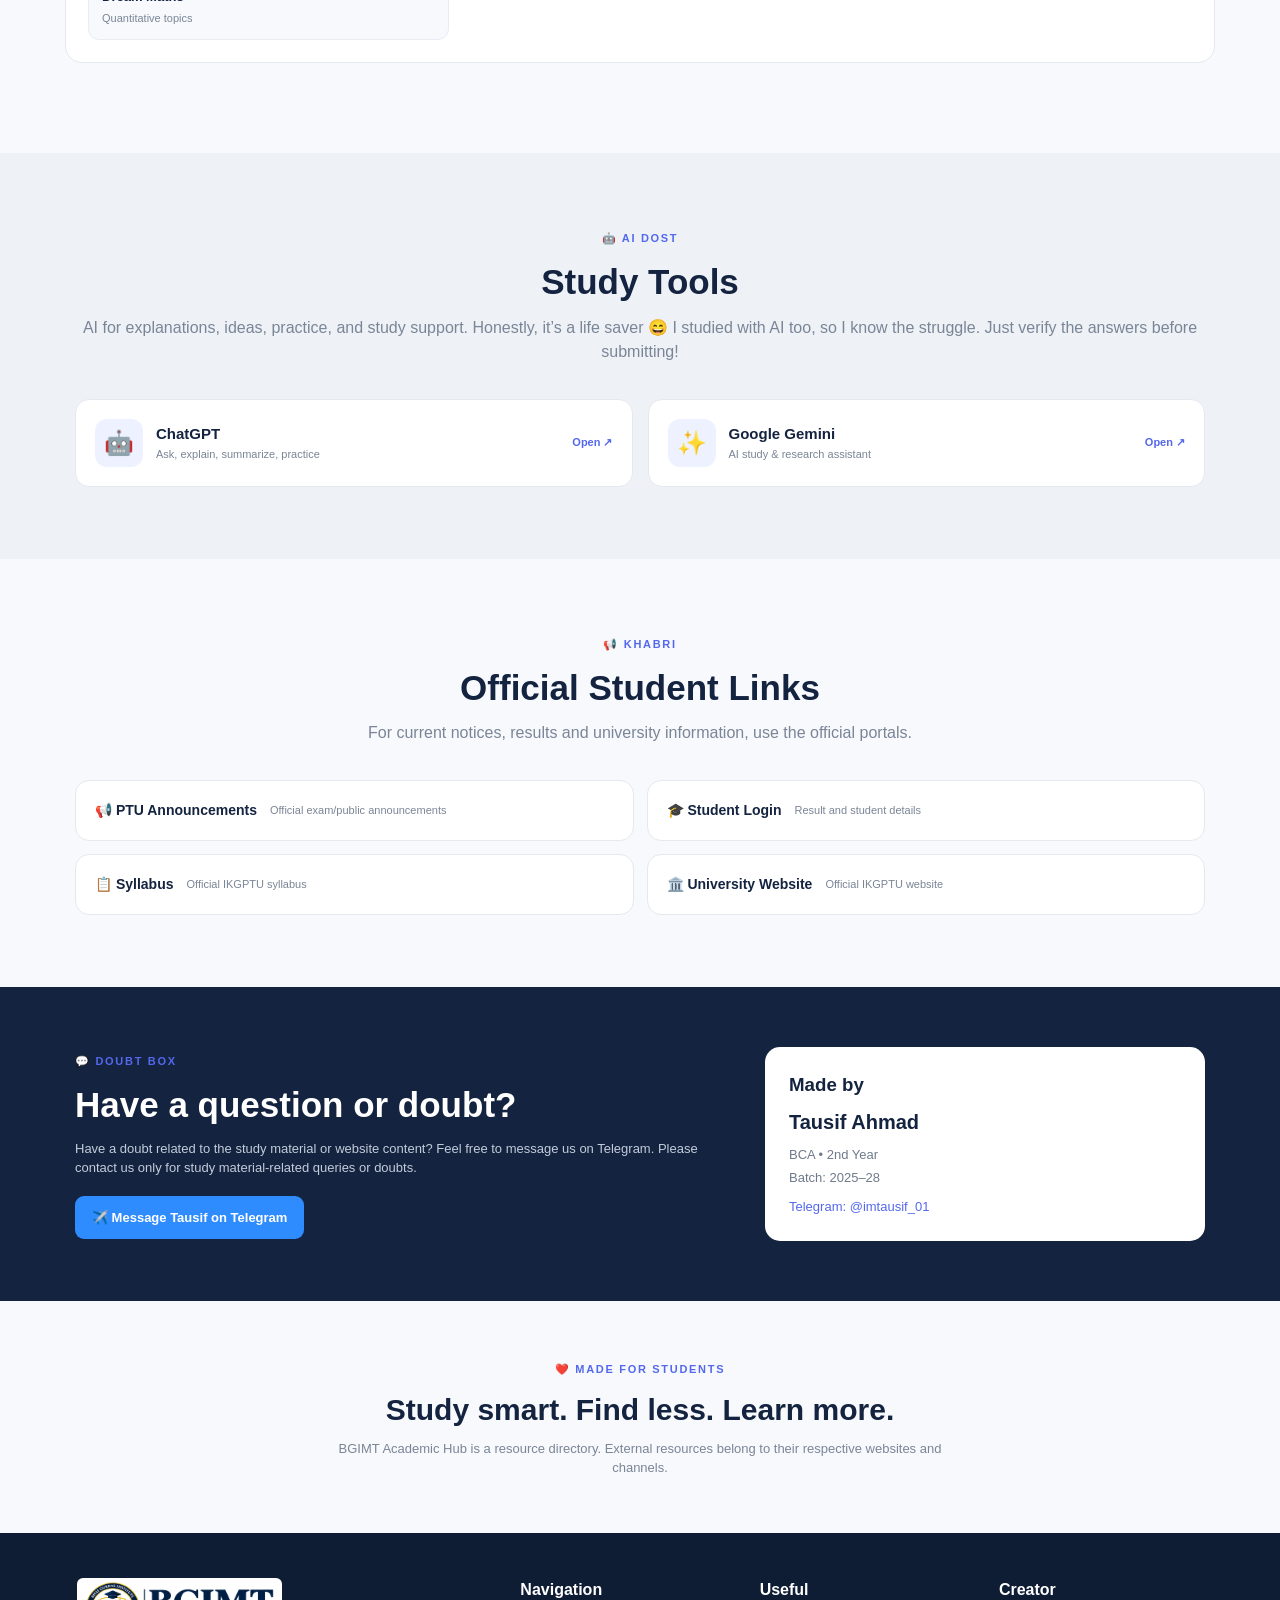
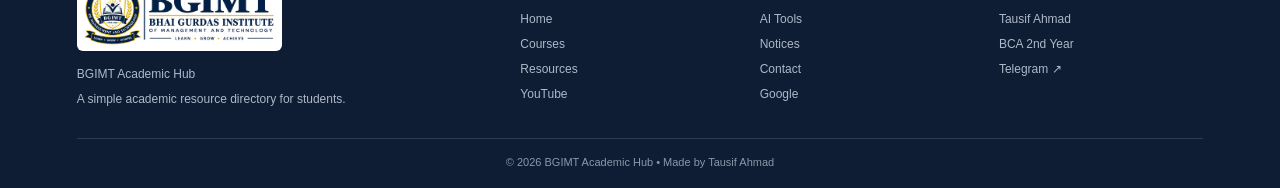
==== commit da28a547: "bio change" ====
--- a/index.html
+++ b/index.html
@@ -61,7 +61,8 @@
   <div class="heading">
     <span>🎓 APNI PADHAI</span>
     <h2>Choose Your Course</h2>
-    <p>Har course ke liye same simple system: syllabus, PYQ, resources aur useful channels.</p>
+    <p>Same simple system for every course: syllabus, PYQs, resources, and useful channels.
+</p>
   </div>
 
   <div class="course-grid">
@@ -92,7 +93,8 @@
   <div class="heading">
     <span>🧰 JUGAAD</span>
     <h2>Useful Academic Links</h2>
-    <p>Hum files store nahi kar rahe. Original websites/resources par direct le ja rahe hain.</p>
+    <p>We don't store files here. We take you directly to the original websites and resources.
+</p>
   </div>
 
   <div class="resource-grid">
@@ -184,7 +186,7 @@
   <div class="heading">
     <span>🤖 AI DOST</span>
     <h2>Study Tools</h2>
-    <p>Use AI for explanations, ideas, practice and study support. Verify academic answers before submitting.</p>
+    <p>AI for explanations, ideas, practice, and study support. Honestly, it’s a life saver 😄 I studied with AI too, so I know the struggle. Just verify the answers before submitting!</p>
   </div>
   <div class="ai-grid">
     <a href="https://chatgpt.com/" target="_blank"><span>🤖</span><div><h3>ChatGPT</h3><p>Ask, explain, summarize, practice</p></div><b>Open ↗</b></a>
@@ -207,7 +209,7 @@
     <div>
       <span>💬 DOUBT BOX</span>
       <h2>Have a question or doubt?</h2>
-      <p>This static website cannot send messages directly to a private server. For now, Telegram is the fastest contact option. A proper contact form can be connected later with a backend.</p>
+      <p>Have a doubt related to the study material or website content? Feel free to message us on Telegram. Please contact us only for study material-related queries or doubts.</p>
       <a class="telegram" href="https://t.me/imtausif_01" target="_blank">✈️ Message Tausif on Telegram</a>
     </div>
     <div class="contact-card">
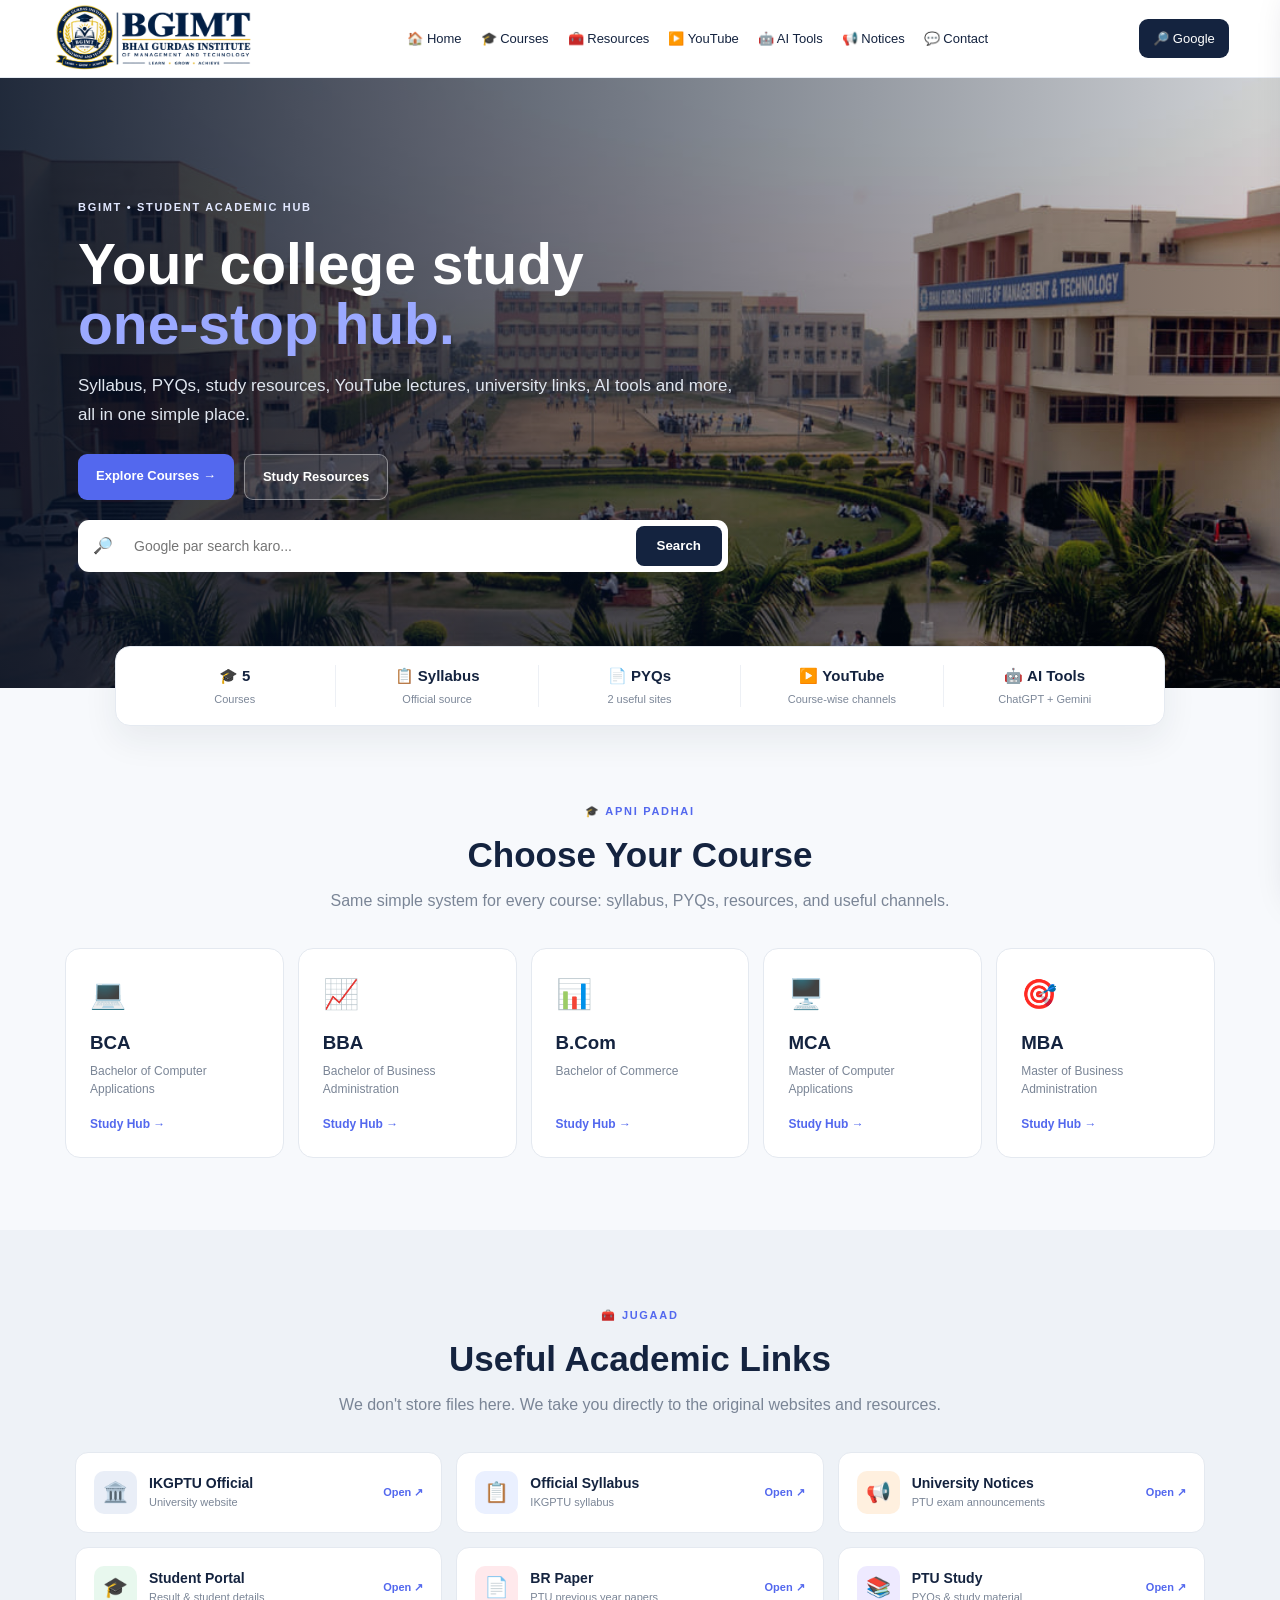
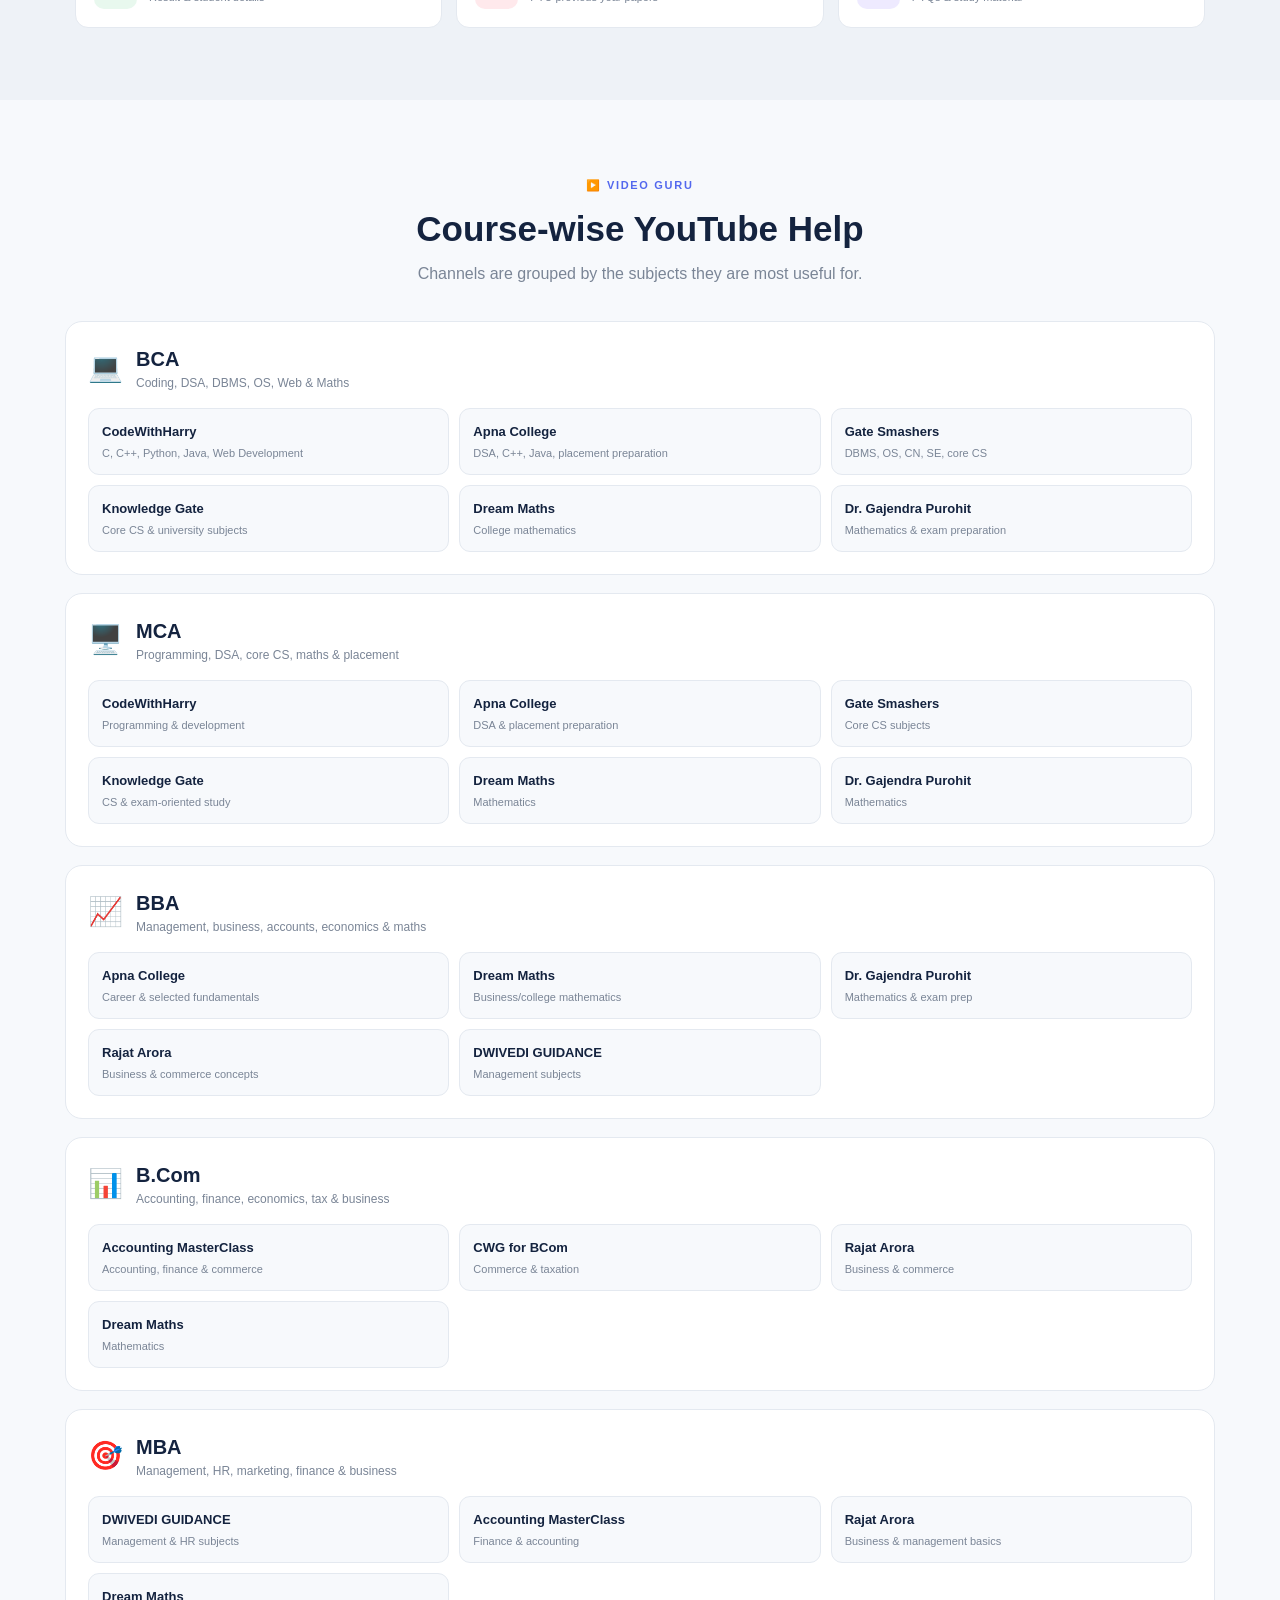
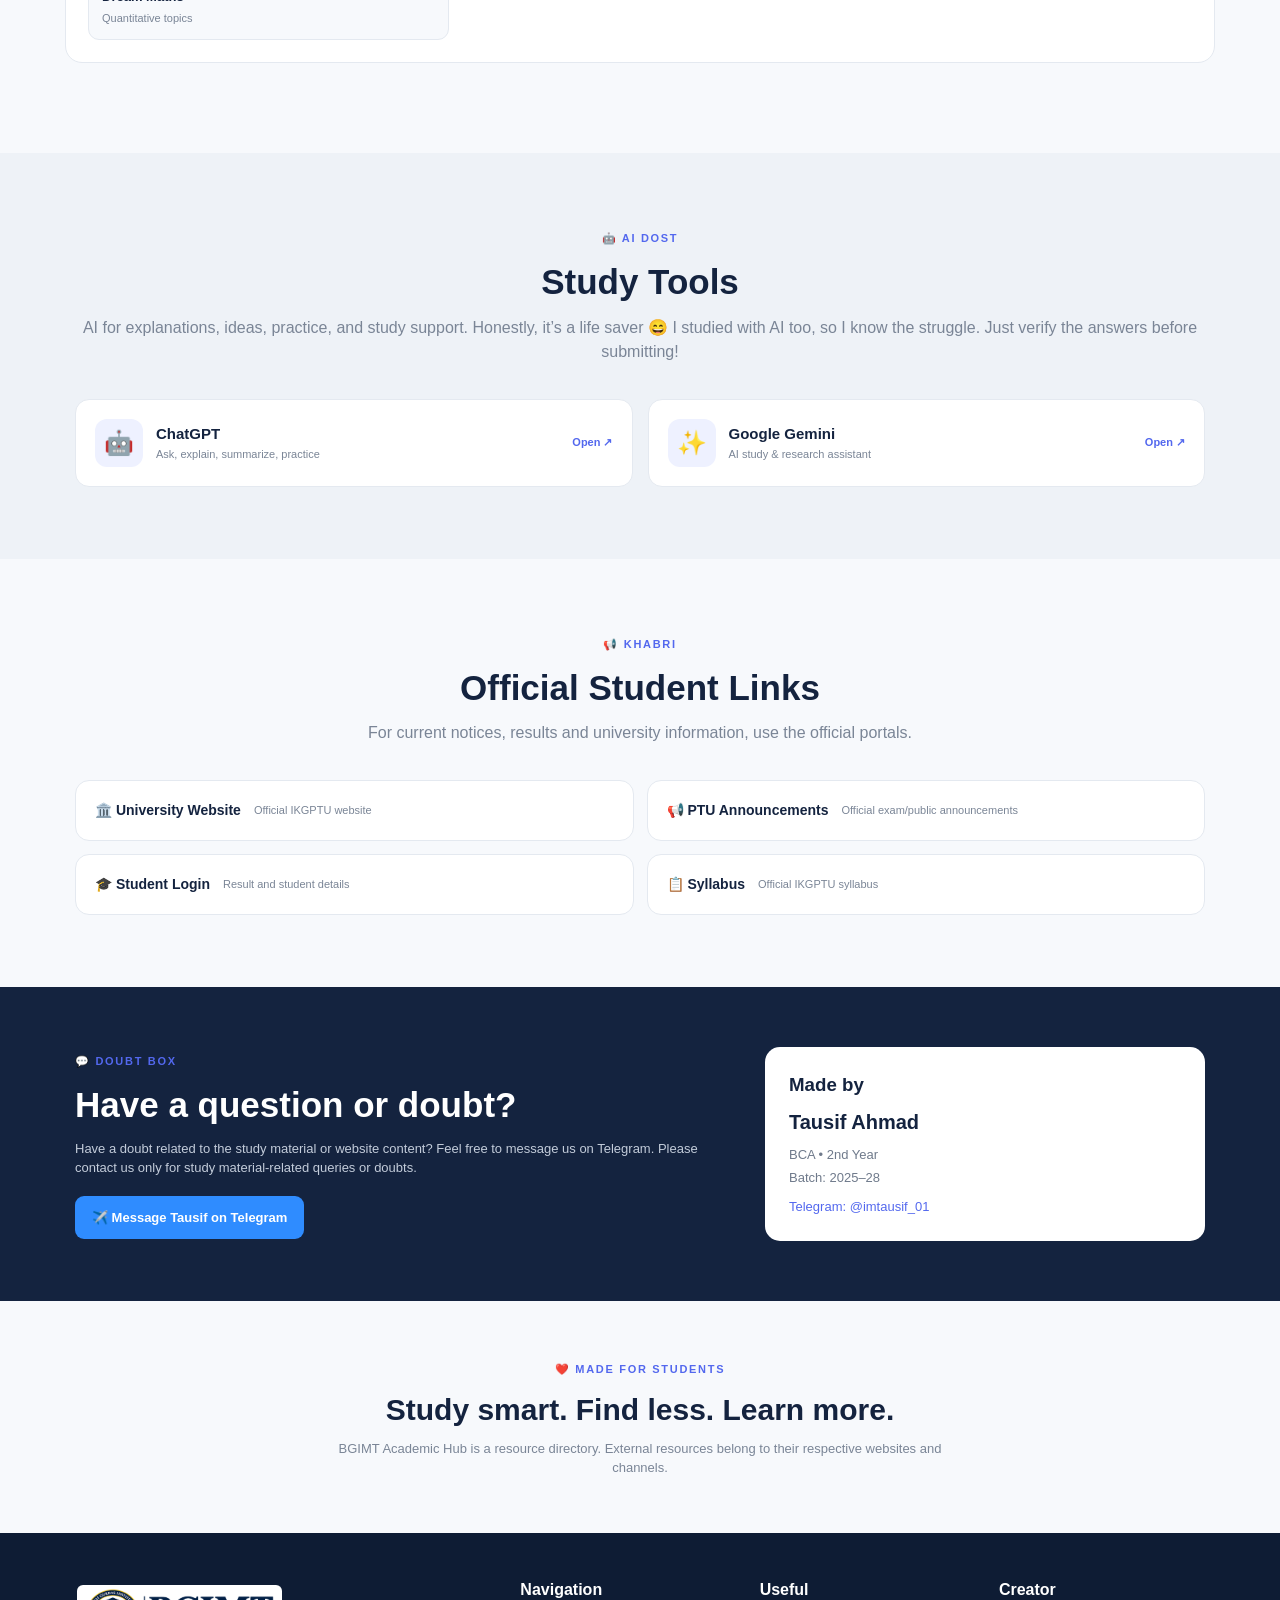
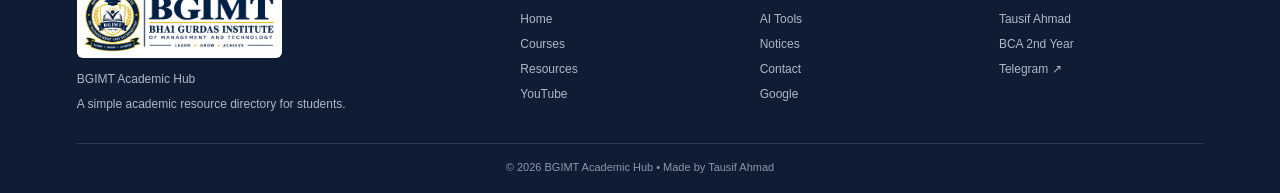
==== commit 5bd3ee43: "add mobile nav" ====
--- a/index.html
+++ b/index.html
@@ -10,11 +10,12 @@
 <body>
 
 <header class="navbar">
-  <a class="brand" href="#home" aria-label="BGIMT Academic Hub Home">
+  <a class="brand" href="https://bgimt.ac.in/" target="_blank" rel="noopener" title="BGIMT Official Website" >
     <img src="assets/images/bgmit-logo.png" alt="BGIMT Logo">
   </a>
 
-  <nav aria-label="Main navigation">
+  <!-- Desktop Navigation -->
+  <nav class="desktop-nav" aria-label="Main navigation">
     <a href="#home">🏠 Home</a>
     <a href="#courses">🎓 Courses</a>
     <a href="#resources">🧰 Resources</a>
@@ -24,8 +25,100 @@
     <a href="#contact">💬 Contact</a>
   </nav>
 
-  <a class="google-btn" href="https://www.google.com/" target="_blank" rel="noopener">🔎 Google</a>
+  <a class="google-btn desktop-google"
+     href="https://www.google.com/"
+     target="_blank"
+     rel="noopener">
+    🔎 Google
+  </a>
+
+  <!-- Mobile Menu Button -->
+  <button
+    class="menu-btn"
+    id="menuBtn"
+    type="button"
+    aria-label="Open navigation menu"
+    aria-expanded="false">
+    <span></span>
+    <span></span>
+    <span></span>
+  </button>
 </header>
+
+
+<!-- Mobile Side Menu -->
+
+<div class="drawer-overlay" id="drawerOverlay"></div>
+
+<aside
+  class="mobile-drawer"
+  id="mobileDrawer"
+  aria-hidden="true">
+
+  <div class="drawer-head">
+
+    <img
+      src="assets/images/bgmit-logo.png"
+      alt="BGIMT Logo">
+
+    <button
+      class="drawer-close"
+      id="drawerClose"
+      type="button"
+      aria-label="Close menu">
+      ×
+    </button>
+
+  </div>
+
+  <div class="drawer-links">
+
+    <a href="#home">
+      🏠 <span>Home</span>
+    </a>
+
+    <a href="#courses">
+      🎓 <span>Courses</span>
+    </a>
+
+    <a href="#resources">
+      🧰 <span>Resources</span>
+    </a>
+
+    <a href="#youtube">
+      ▶️ <span>YouTube</span>
+    </a>
+
+    <a href="#ai">
+      🤖 <span>AI Tools</span>
+    </a>
+
+    <a href="#notices">
+      📢 <span>Notices</span>
+    </a>
+
+    <a href="#contact">
+      💬 <span>Contact</span>
+    </a>
+
+    <a
+      class="drawer-google"
+      href="https://www.google.com/"
+      target="_blank"
+      rel="noopener">
+
+      🔎 <span>Google Search</span>
+
+    </a>
+
+  </div>
+
+  <div class="drawer-footer">
+    <small>BGIMT Academic Hub</small>
+    <small>Made by Tausif Ahmad</small>
+  </div>
+
+</aside>
 
 <main>
 
@@ -98,6 +191,9 @@
   </div>
 
   <div class="resource-grid">
+     <a class="resource-card" href="https://ptu.ac.in/" target="_blank" rel="noopener">
+      <div class="r-icon navy">🏛️</div><div><h3>IKGPTU Official</h3><p>University website</p></div><b>Open ↗</b>
+    </a>
     <a class="resource-card" href="https://ptu.ac.in/syllabus/" target="_blank" rel="noopener">
       <div class="r-icon blue">📋</div><div><h3>Official Syllabus</h3><p>IKGPTU syllabus</p></div><b>Open ↗</b>
     </a>
@@ -112,9 +208,6 @@
     </a>
     <a class="resource-card" href="https://www.ptustudy.com/" target="_blank" rel="noopener">
       <div class="r-icon purple">📚</div><div><h3>PTU Study</h3><p>PYQs & study material</p></div><b>Open ↗</b>
-    </a>
-    <a class="resource-card" href="https://ptu.ac.in/" target="_blank" rel="noopener">
-      <div class="r-icon navy">🏛️</div><div><h3>IKGPTU Official</h3><p>University website</p></div><b>Open ↗</b>
     </a>
   </div>
 </section>
@@ -156,7 +249,7 @@
       <a href="https://youtube.com/@apnacollegeofficial?si=1Ma4qN-Szg6c-r2M" target="_blank"><b>Apna College</b><small>Career & selected fundamentals</small></a>
       <a href="https://youtube.com/@dreammaths?si=AVHxENarBY9CdzO6" target="_blank"><b>Dream Maths</b><small>Business/college mathematics</small></a>
       <a href="https://youtube.com/@gajendrapurohit?si=YFEjTRBm_plimCok" target="_blank"><b>Dr. Gajendra Purohit</b><small>Mathematics & exam prep</small></a>
-      <a href="https://youtube.com/@RajatArora" target="_blank"><b>Rajat Arora</b><small>Business & commerce concepts</small></a>
+      <a href="https://youtube.com/@Rajataroraofficial" target="_blank"><b>Rajat Arora</b><small>Business & commerce concepts</small></a>
       <a href="https://youtube.com/@DWIVEDIGUIDANCE" target="_blank"><b>DWIVEDI GUIDANCE</b><small>Management subjects</small></a>
     </div>
   </div>
@@ -166,7 +259,7 @@
     <div class="channel-grid">
       <a href="https://youtube.com/@AccountingMasterClass" target="_blank"><b>Accounting MasterClass</b><small>Accounting, finance & commerce</small></a>
       <a href="https://youtube.com/@CWGforBCom" target="_blank"><b>CWG for BCom</b><small>Commerce & taxation</small></a>
-      <a href="https://youtube.com/@RajatArora" target="_blank"><b>Rajat Arora</b><small>Business & commerce</small></a>
+      <a href="https://youtube.com/@Rajataroraofficial" target="_blank"><b>Rajat Arora</b><small>Business & commerce</small></a>
       <a href="https://youtube.com/@dreammaths?si=AVHxENarBY9CdzO6" target="_blank"><b>Dream Maths</b><small>Mathematics</small></a>
     </div>
   </div>
@@ -176,7 +269,7 @@
     <div class="channel-grid">
       <a href="https://youtube.com/@DWIVEDIGUIDANCE" target="_blank"><b>DWIVEDI GUIDANCE</b><small>Management & HR subjects</small></a>
       <a href="https://youtube.com/@AccountingMasterClass" target="_blank"><b>Accounting MasterClass</b><small>Finance & accounting</small></a>
-      <a href="https://youtube.com/@RajatArora" target="_blank"><b>Rajat Arora</b><small>Business & management basics</small></a>
+      <a href="https://youtube.com/@Rajataroraofficial" target="_blank"><b>Rajat Arora</b><small>Business & management basics</small></a>
       <a href="https://youtube.com/@dreammaths?si=AVHxENarBY9CdzO6" target="_blank"><b>Dream Maths</b><small>Quantitative topics</small></a>
     </div>
   </div>
@@ -197,10 +290,10 @@
 <section class="section" id="notices">
   <div class="heading"><span>📢 KHABRI</span><h2>Official Student Links</h2><p>For current notices, results and university information, use the official portals.</p></div>
   <div class="notice-grid">
+     <a href="https://ptu.ac.in/" target="_blank"><b>🏛️ University Website</b><small>Official IKGPTU website</small></a>
     <a href="https://www.ptuexam.com/PublicAnnoucements" target="_blank"><b>📢 PTU Announcements</b><small>Official exam/public announcements</small></a>
     <a href="https://www.ptuexam.com/login" target="_blank"><b>🎓 Student Login</b><small>Result and student details</small></a>
     <a href="https://ptu.ac.in/syllabus/" target="_blank"><b>📋 Syllabus</b><small>Official IKGPTU syllabus</small></a>
-    <a href="https://ptu.ac.in/" target="_blank"><b>🏛️ University Website</b><small>Official IKGPTU website</small></a>
   </div>
 </section>
 
@@ -232,9 +325,10 @@
 
 <footer>
   <div class="footer-grid">
-    <div><img src="assets/images/bgmit-logo.png" alt="BGIMT Logo"><p>BGIMT Academic Hub</p><small>A simple academic resource directory for students.</small></div>
+
+      <div><a href="https://bgimt.ac.in/" target="_blank" rel="noopener" title="BGIMT Official Website"><img src="assets/images/bgmit-logo.png" alt="BGIMT Logo"></a></a><p>BGIMT Academic Hub</p><small>A simple academic resource directory for students.</small></div>
     <div><h4>Navigation</h4><a href="#home">Home</a><a href="#courses">Courses</a><a href="#resources">Resources</a><a href="#youtube">YouTube</a></div>
-    <div><h4>Useful</h4><a href="#ai">AI Tools</a><a href="#notices">Notices</a><a href="#contact">Contact</a><a href="https://www.google.com/" target="_blank">Google</a></div>
+    <div><h4>Useful</h4><a href="#ai">AI Tools</a><a href="#notices">Notices</a><a href="#contact">Contact</a><a href="https://www.google.com/" target="_blank" rel="noopener" title="Google">Google</a></div>
     <div><h4>Creator</h4><p>Tausif Ahmad</p><p>BCA 2nd Year</p><a href="https://t.me/imtausif_01" target="_blank">Telegram ↗</a></div>
   </div>
   <div class="copyright">© 2026 BGIMT Academic Hub • Made by Tausif Ahmad</div>
--- a/assets/css/style.css
+++ b/assets/css/style.css
@@ -1,5 +1,5 @@
 *{box-sizing:border-box;margin:0;padding:0}html{scroll-behavior:smooth}body{font-family:Inter,Arial,sans-serif;color:#14233f;background:#f7f9fc;line-height:1.5}a{text-decoration:none;color:inherit}
-.navbar{height:78px;background:#fff;border-bottom:1px solid #e6ebf2;display:flex;align-items:center;justify-content:space-between;padding:0 4%;position:sticky;top:0;z-index:50}.brand img{width:205px;height:auto;display:block}.navbar nav{display:flex;gap:19px;align-items:center}.navbar nav a{font-size:13px;color:#5e6a7e;white-space:nowrap}.navbar nav a:hover{color:#5368ee}.google-btn{background:#14233f;color:#fff;padding:10px 14px;border-radius:9px;font-size:13px}
+.navbar{height:78px;background:#fff;border-bottom:1px solid #e6ebf2;display:flex;align-items:center;justify-content:space-between;padding:0 4%;position:sticky;top:0;z-index:50}.brand img{width:205px;height:auto;display:block}.navbar nav{display:flex;gap:19px;align-items:center}.navbar nav a{font-size:13px;color:#14233f;white-space:nowrap}.navbar nav a:hover{border:2px solid #14233f ;border-radius:25px; padding:2px;}.google-btn{background:#14233f;color:#fff;padding:10px 14px;border-radius:9px;font-size:13px}
 .hero{min-height:610px;position:relative;background:url("../images/college-campus.jpg") center/cover;display:flex;align-items:center}.hero-overlay{position:absolute;inset:0;background:linear-gradient(90deg,rgba(5,17,36,.88),rgba(5,17,36,.55),rgba(5,17,36,.18))}.hero-content{position:relative;max-width:1180px;width:100%;margin:auto;padding:70px 28px;color:#fff}.eyebrow,.heading>span,.admin-box span,.contact span,.credit>span{font-size:11px;letter-spacing:1.7px;font-weight:800;color:#5368ee}.hero .eyebrow{color:#e2e8ff}.hero h1{font-size:57px;line-height:1.05;max-width:720px;margin:17px 0}.hero h1 em{font-style:normal;color:#9ba9ff}.hero p{max-width:660px;font-size:17px;color:#e0e6ef;line-height:1.7;margin-bottom:25px}.hero-actions{display:flex;gap:10px;margin-bottom:20px}.btn{padding:12px 18px;border-radius:9px;font-size:13px;font-weight:700}.primary{background:#5368ee;color:#fff}.glass{border:1px solid rgba(255,255,255,.4);background:rgba(255,255,255,.1);color:#fff}.google-search{display:flex;max-width:650px;background:#fff;border-radius:11px;padding:6px;color:#667085}.google-search span{display:grid;place-items:center;width:38px}.google-search input{flex:1;border:0;outline:0;padding:12px;font-size:14px}.google-search button{border:0;background:#14233f;color:#fff;border-radius:8px;padding:0 21px;font-weight:700;cursor:pointer}
 .quick-bar{max-width:1050px;margin:-42px auto 0;position:relative;background:#fff;border:1px solid #e5eaf1;border-radius:15px;box-shadow:0 14px 35px #18243a12;display:grid;grid-template-columns:repeat(5,1fr);padding:18px}.quick-bar a{text-align:center;border-right:1px solid #edf0f5}.quick-bar a:last-child{border:0}.quick-bar b,.quick-bar small{display:block}.quick-bar b{font-size:15px}.quick-bar small{font-size:11px;color:#7c8798;margin-top:3px}
 .section{max-width:1200px;margin:auto;padding:72px 25px}.light{max-width:none;background:#eef2f7}.light>.heading,.light>.resource-grid,.light>.ai-grid{max-width:1130px;margin-left:auto;margin-right:auto}.heading{text-align:center;margin-bottom:35px}.heading h2{font-size:35px;margin:7px 0}.heading p{color:#7a8596}.course-grid{display:grid;grid-template-columns:repeat(5,1fr);gap:14px}.course-card{background:#fff;border:1px solid #e4e9f0;border-radius:15px;padding:24px;transition:.2s}.course-card:hover{transform:translateY(-4px);box-shadow:0 14px 30px #17233a12}.course-icon{font-size:29px}.course-card h3{margin:13px 0 5px}.course-card p{font-size:12px;color:#7a8596;min-height:40px}.course-card span{display:block;color:#5368ee;font-size:12px;font-weight:700;margin-top:13px}
@@ -12,3 +12,418 @@
 footer{background:#0e1c34;color:#dce3ef;padding:45px 6% 18px}.footer-grid{max-width:1130px;margin:auto;display:grid;grid-template-columns:2fr 1fr 1fr 1fr;gap:35px}.footer-grid img{width:205px;background:#fff;border-radius:6px;padding:3px}.footer-grid p,.footer-grid small,.footer-grid a{display:block;color:#aeb8c8;font-size:12px;margin-top:7px}.footer-grid h4{color:#fff;margin-bottom:8px}.footer-grid a:hover{color:#fff}.copyright{max-width:1130px;margin:30px auto 0;border-top:1px solid #2d3a51;padding-top:15px;text-align:center;color:#8c97a8;font-size:11px}
 @media(max-width:1000px){.navbar nav{display:none}.course-grid{grid-template-columns:repeat(3,1fr)}.channel-grid{grid-template-columns:repeat(2,1fr)}.resource-grid{grid-template-columns:repeat(2,1fr)}.hero h1{font-size:47px}}
 @media(max-width:650px){.navbar{padding:0 15px}.brand img{width:160px}.google-btn{display:none}.hero{min-height:640px}.hero-content{padding:50px 20px}.hero h1{font-size:37px}.hero p{font-size:15px}.hero-actions{flex-direction:column;max-width:230px}.google-search{display:block}.google-search input{width:100%}.google-search button{width:100%;padding:11px;margin-top:5px}.quick-bar{margin:0 15px;grid-template-columns:repeat(2,1fr);gap:14px}.quick-bar a{border:0}.course-grid,.resource-grid,.channel-grid,.ai-grid,.notice-grid,.footer-grid,.contact-inner{grid-template-columns:1fr}.section{padding:55px 18px}.contact{padding:50px 18px}}
+
+/* Scroll Reveal Animation */
+.reveal {
+  opacity: 0;
+  transform: translateY(35px);
+  transition: opacity 0.8s ease, transform 0.8s ease;
+}
+
+.reveal.show {
+  opacity: 1;
+  transform: translateY(0);
+}
+
+.reveal-delay-1 {
+  transition-delay: 0.1s;
+}
+
+.reveal-delay-2 {
+  transition-delay: 0.2s;
+}
+
+.reveal-delay-3 {
+  transition-delay: 0.3s;
+}
+
+.reveal-delay-4 {
+  transition-delay: 0.4s;
+}
+
+@media (prefers-reduced-motion: reduce) {
+  .reveal {
+    opacity: 1;
+    transform: none;
+    transition: none;
+  }
+}
+
+
+/* =========================================
+   AESTHETIC HOVER EFFECTS
+========================================= */
+
+.course-card,
+.resource-card,
+.course-resource,
+.channel-grid a,
+.ai-grid a,
+.notice-grid a,
+.essential-grid a {
+  position: relative;
+  border: 1px solid #e4e9f0;
+  transition:
+    transform 0.25s ease,
+    border-color 0.25s ease,
+    box-shadow 0.25s ease,
+    background 0.25s ease;
+}
+
+.course-card:hover,
+.resource-card:hover,
+.course-resource:hover,
+.channel-grid a:hover,
+.ai-grid a:hover,
+.notice-grid a:hover,
+.essential-grid a:hover {
+  transform: translateY(-5px);
+  border-color: #5368ee;
+  box-shadow:
+    0 12px 30px rgba(83, 104, 238, 0.12);
+}
+
+
+/* Small animated border glow */
+
+.course-card::before,
+.resource-card::before,
+.channel-grid a::before,
+.ai-grid a::before,
+.notice-grid a::before {
+  content: "";
+  position: absolute;
+  inset: -1px;
+  border-radius: inherit;
+  border: 1px solid transparent;
+  pointer-events: none;
+  transition: border-color 0.25s ease;
+}
+
+.course-card:hover::before,
+.resource-card:hover::before,
+.channel-grid a:hover::before,
+.ai-grid a:hover::before,
+.notice-grid a:hover::before {
+  border-color: rgba(83, 104, 238, 0.35);
+}
+
+
+/* =========================================
+   DESKTOP NAV HOVER
+========================================= */
+
+.desktop-nav a {
+  position: relative;
+  transition: color 0.25s ease;
+}
+
+.desktop-nav a::after {
+  content: "";
+  position: absolute;
+  left: 0;
+  bottom: -8px;
+
+  width: 0;
+  height: 2px;
+
+  background: #5368ee;
+  border-radius: 10px;
+
+  transition: width 0.25s ease;
+}
+
+.desktop-nav a:hover {
+  color: #5368ee;
+}
+
+.desktop-nav a:hover::after {
+  width: 100%;
+}
+
+
+/* Google button */
+
+.google-btn {
+  transition:
+    transform 0.2s ease,
+    box-shadow 0.2s ease;
+}
+
+.google-btn:hover {
+  transform: translateY(-2px);
+  box-shadow: 0 8px 20px rgba(20, 35, 63, 0.18);
+}
+
+
+/* =========================================
+   MOBILE MENU BUTTON
+========================================= */
+
+.menu-btn {
+  display: none;
+
+  width: 43px;
+  height: 43px;
+
+  border: 1px solid #e2e7ee;
+  background: #ffffff;
+
+  border-radius: 11px;
+
+  cursor: pointer;
+
+  padding: 9px;
+
+  transition:
+    border-color 0.25s ease,
+    box-shadow 0.25s ease,
+    transform 0.2s ease;
+}
+
+.menu-btn:hover {
+  border-color: #5368ee;
+  box-shadow: 0 7px 18px rgba(83, 104, 238, 0.14);
+  transform: translateY(-2px);
+}
+
+.menu-btn span {
+  display: block;
+
+  width: 22px;
+  height: 2px;
+
+  margin: 4px auto;
+
+  background: #14233f;
+
+  border-radius: 5px;
+
+  transition: 0.25s ease;
+}
+
+
+/* =========================================
+   MOBILE SIDE DRAWER
+========================================= */
+
+.drawer-overlay {
+  display: none;
+
+  position: fixed;
+  inset: 0;
+
+  background: rgba(7, 18, 36, 0.45);
+
+  backdrop-filter: blur(3px);
+
+  z-index: 80;
+}
+
+.drawer-overlay.open {
+  display: block;
+}
+
+
+.mobile-drawer {
+  position: fixed;
+
+  top: 0;
+  right: -320px;
+
+  width: 290px;
+  max-width: 84vw;
+
+  height: 100vh;
+
+  background: #ffffff;
+
+  z-index: 90;
+
+  box-shadow:
+    -15px 0 35px rgba(15, 30, 55, 0.18);
+
+  transition: right 0.3s ease;
+
+  display: flex;
+  flex-direction: column;
+}
+
+.mobile-drawer.open {
+  right: 0;
+}
+
+
+/* Drawer header */
+
+.drawer-head {
+  min-height: 82px;
+
+  padding: 15px 18px;
+
+  display: flex;
+  align-items: center;
+  justify-content: space-between;
+
+  border-bottom: 1px solid #e7ebf1;
+}
+
+.drawer-head img {
+  width: 165px;
+  max-width: 70%;
+}
+
+
+.drawer-close {
+  width: 38px;
+  height: 38px;
+
+  border: 1px solid #e2e7ee;
+
+  border-radius: 10px;
+
+  background: #f7f9fc;
+
+  color: #14233f;
+
+  font-size: 26px;
+
+  cursor: pointer;
+
+  transition:
+    border-color 0.2s ease,
+    background 0.2s ease,
+    transform 0.2s ease;
+}
+
+.drawer-close:hover {
+  border-color: #5368ee;
+  background: #eef1ff;
+  transform: rotate(4deg);
+}
+
+
+/* Drawer links */
+
+.drawer-links {
+  padding: 18px 14px;
+
+  overflow-y: auto;
+}
+
+.drawer-links a {
+  display: flex;
+  align-items: center;
+  gap: 13px;
+
+  padding: 14px 12px;
+
+  margin-bottom: 6px;
+
+  border: 1px solid transparent;
+
+  border-radius: 11px;
+
+  color: #4f5c70;
+
+  font-size: 14px;
+
+  transition:
+    color 0.2s ease,
+    background 0.2s ease,
+    border-color 0.2s ease,
+    transform 0.2s ease;
+}
+
+.drawer-links a:hover {
+  color: #5368ee;
+
+  background: #f5f6ff;
+
+  border-color: #dce1ff;
+
+  transform: translateX(4px);
+}
+
+
+/* Google inside drawer */
+
+.drawer-google {
+  margin-top: 12px;
+
+  background: #14233f !important;
+
+  color: #ffffff !important;
+
+  border-color: #14233f !important;
+}
+
+.drawer-google:hover {
+  background: #5368ee !important;
+
+  border-color: #5368ee !important;
+
+  transform: translateX(0) !important;
+}
+
+
+/* Drawer footer */
+
+.drawer-footer {
+  margin-top: auto;
+
+  padding: 18px;
+
+  border-top: 1px solid #e7ebf1;
+}
+
+.drawer-footer small {
+  display: block;
+
+  color: #8a94a4;
+
+  font-size: 11px;
+
+  margin-top: 4px;
+}
+
+
+/* =========================================
+   MOBILE
+========================================= */
+
+@media (max-width: 1000px) {
+
+  .desktop-nav,
+  .desktop-google {
+    display: none !important;
+  }
+
+  .menu-btn {
+    display: block;
+  }
+
+}
+
+
+/* =========================================
+   MOBILE TOUCH DEVICES
+========================================= */
+
+@media (hover: none) {
+
+  .course-card:hover,
+  .resource-card:hover,
+  .channel-grid a:hover,
+  .ai-grid a:hover,
+  .notice-grid a:hover {
+    transform: none;
+    box-shadow: none;
+  }
+
+  .drawer-links a:active {
+    background: #eef1ff;
+    border-color: #dce1ff;
+  }
+
+}
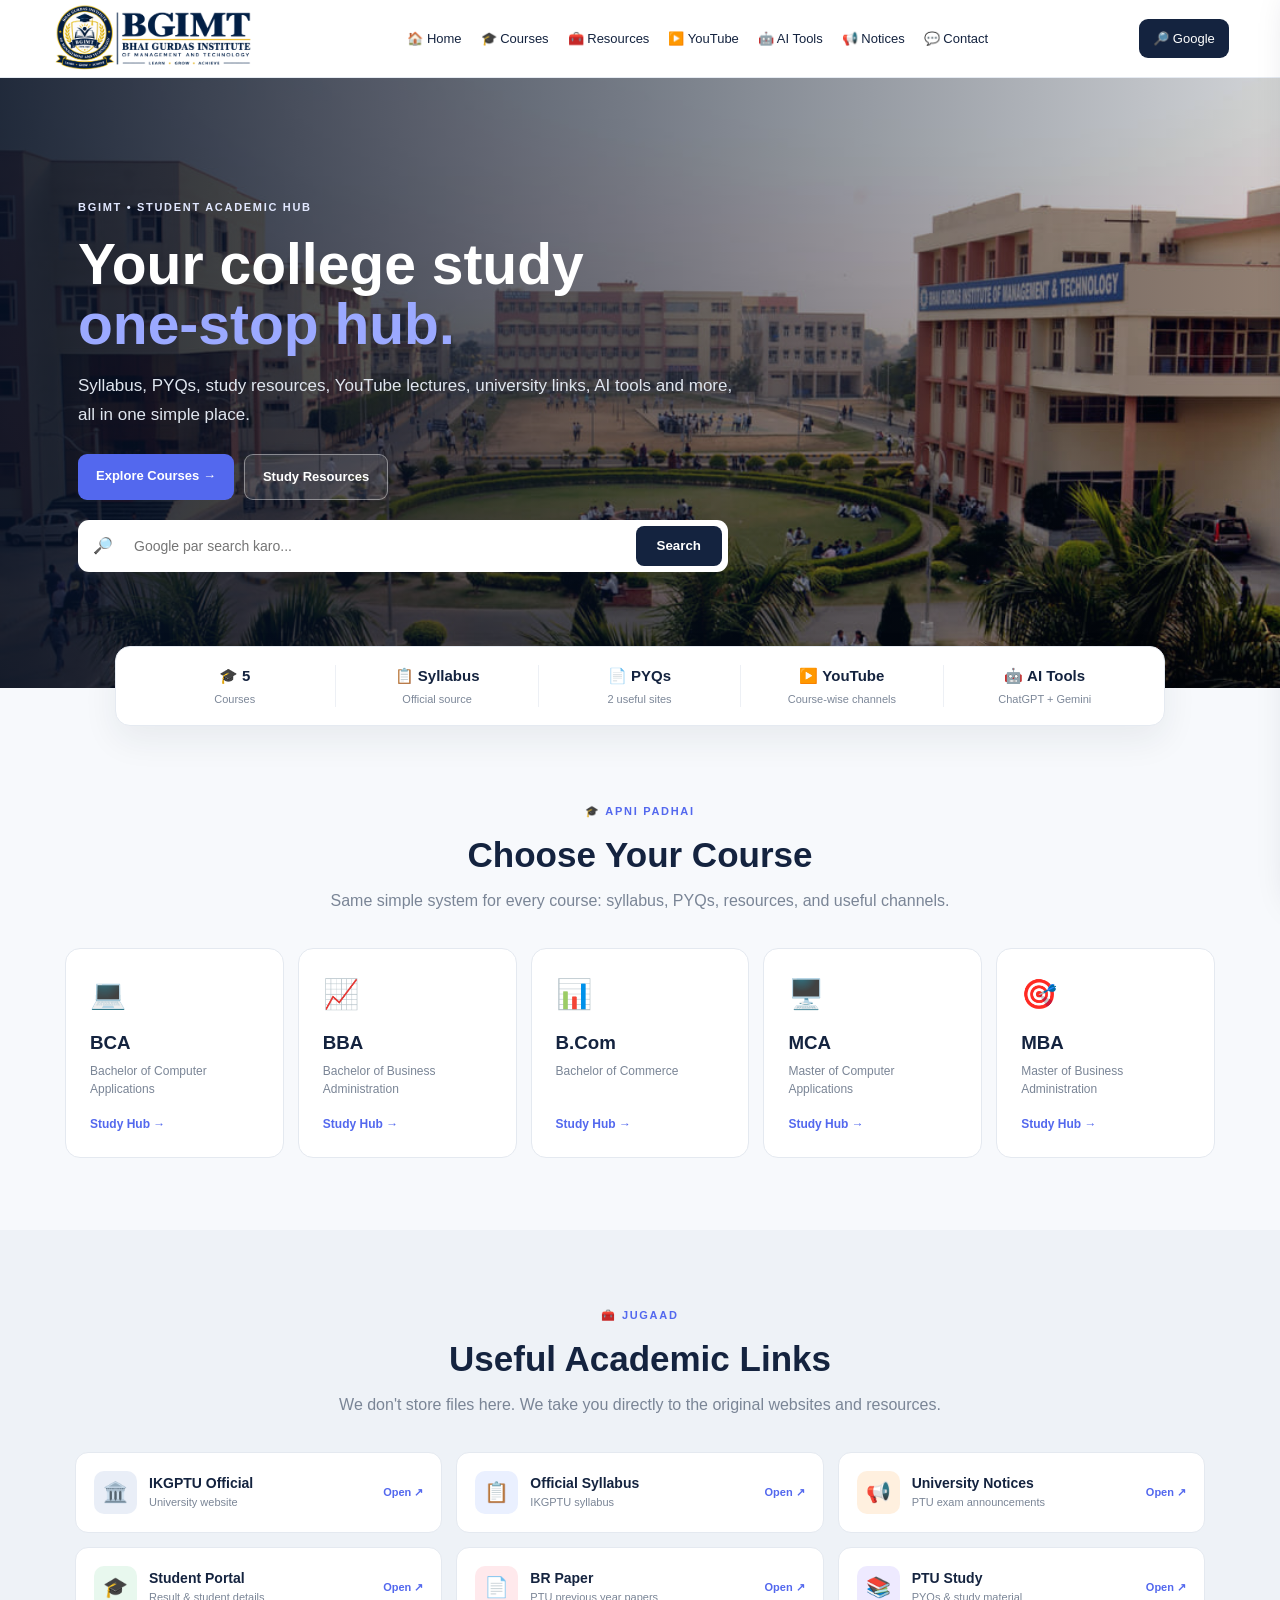
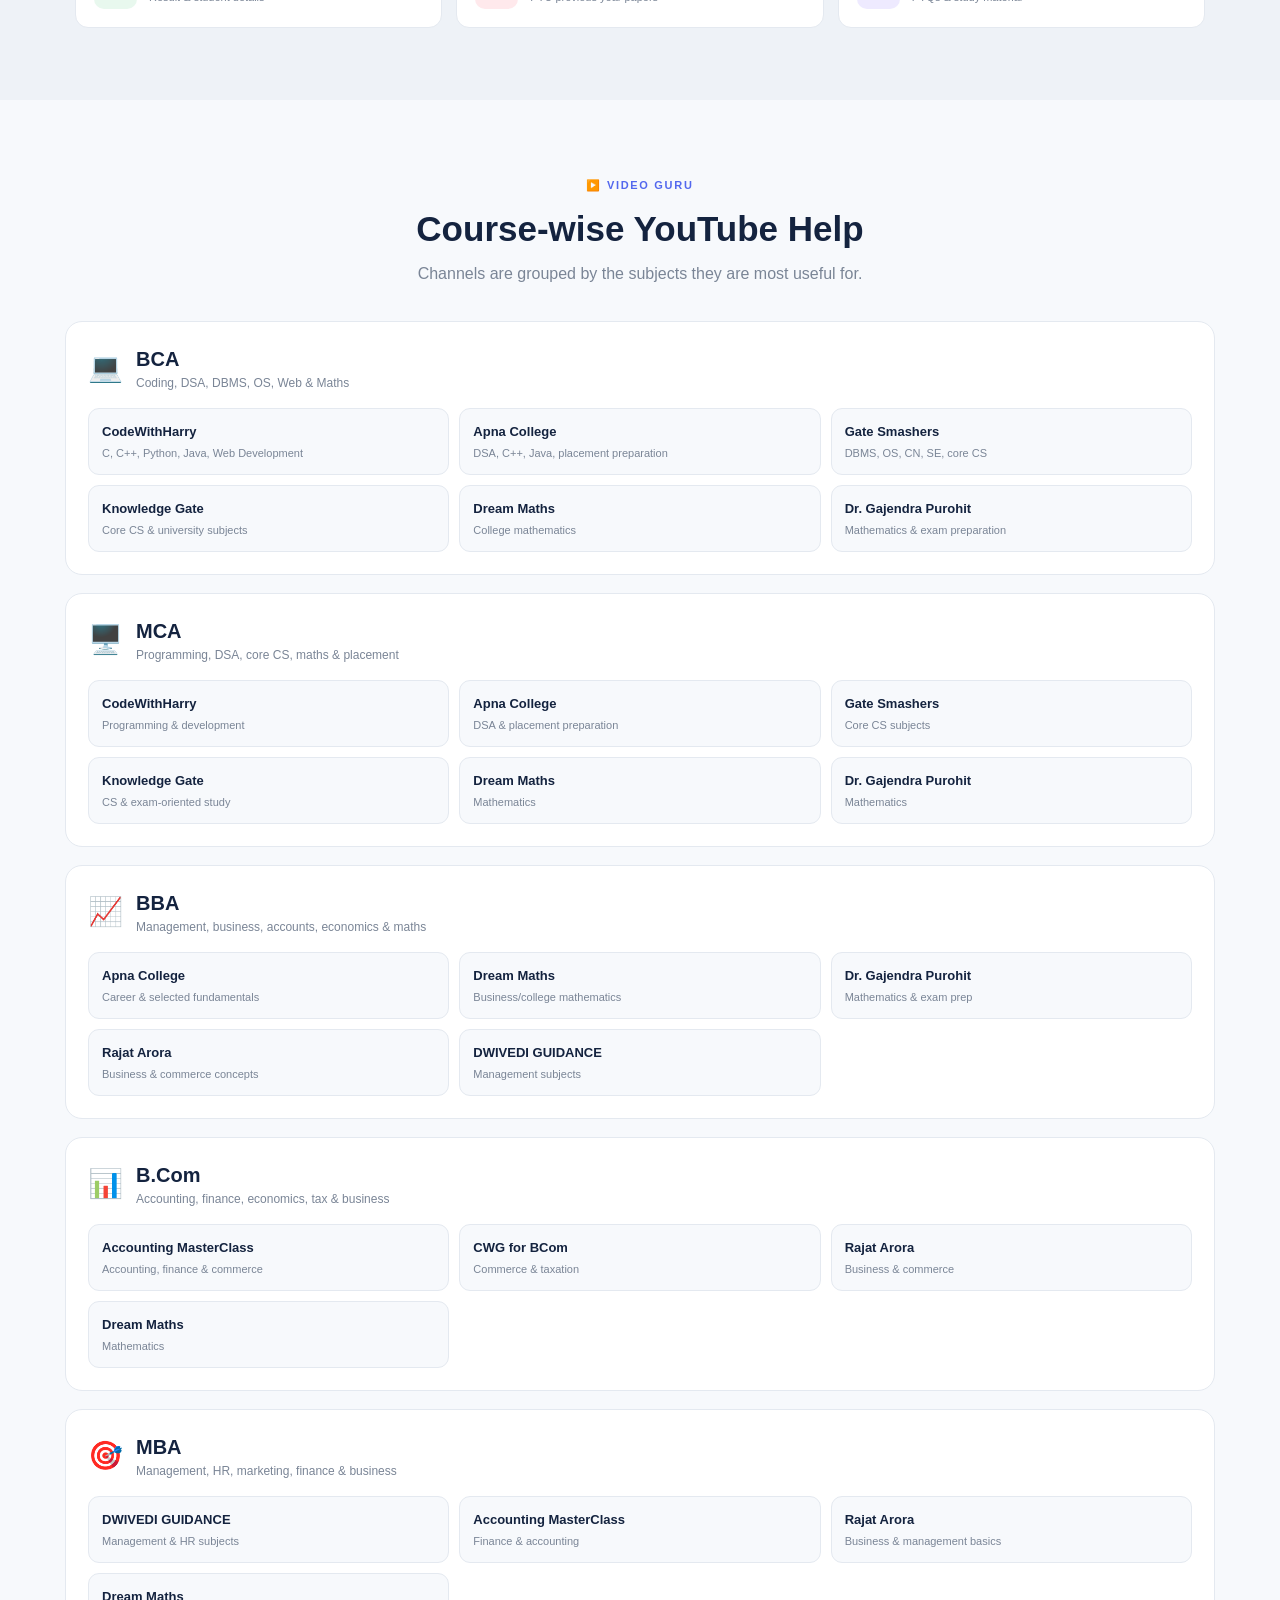
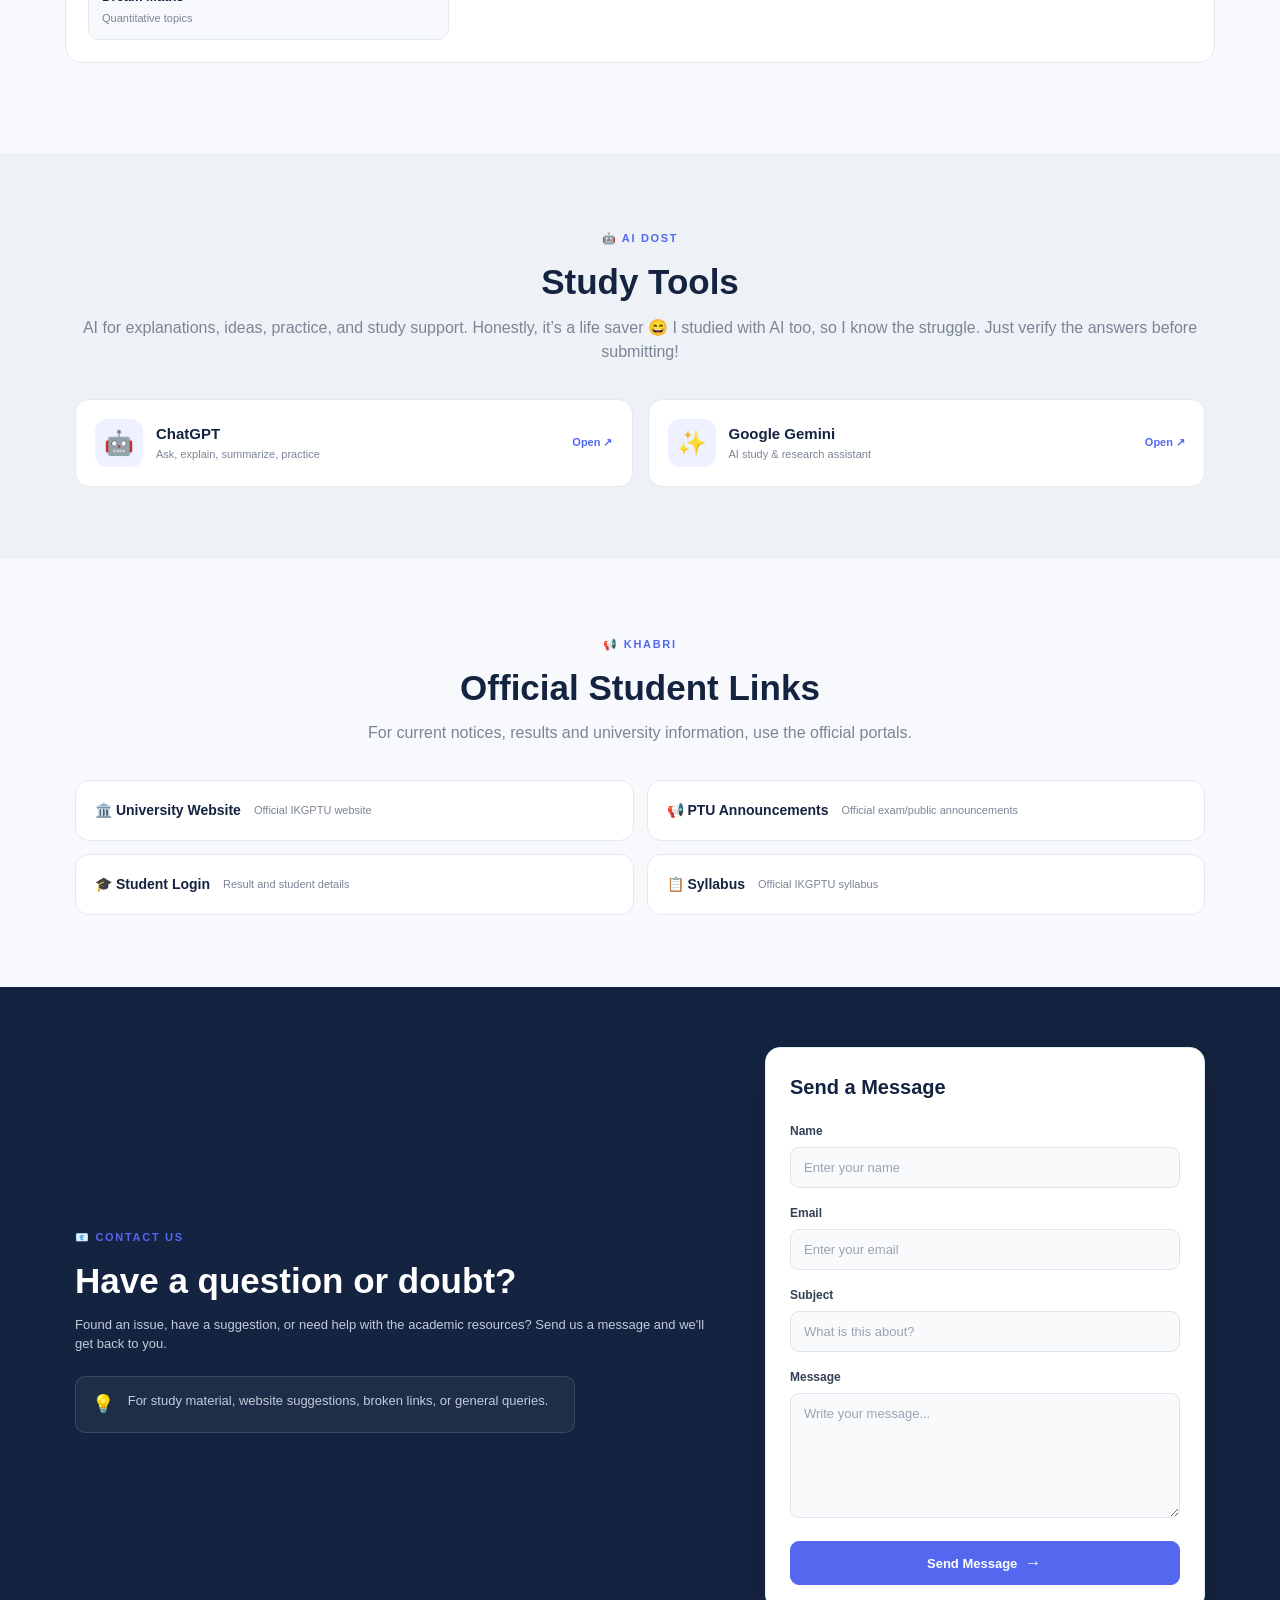
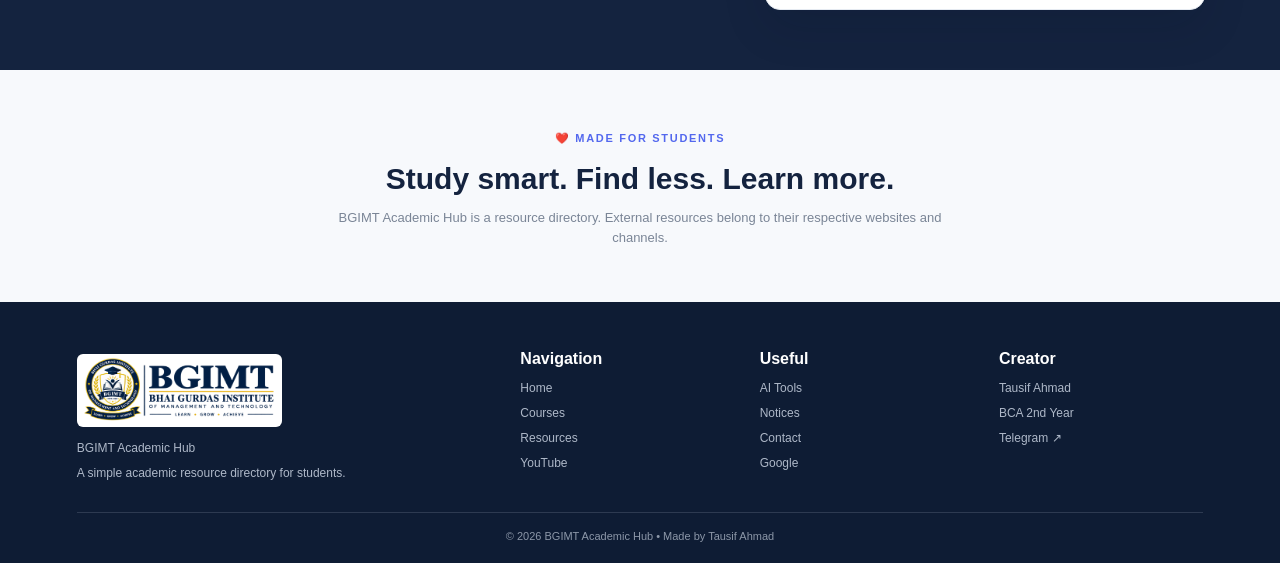
==== commit 8cbde994: "add email form" ====
--- a/index.html
+++ b/index.html
@@ -298,21 +298,116 @@
 </section>
 
 <section class="contact" id="contact">
+
   <div class="contact-inner">
-    <div>
-      <span>💬 DOUBT BOX</span>
+
+    <div class="contact-info">
+
+      <span>📧 CONTACT US</span>
+
       <h2>Have a question or doubt?</h2>
-      <p>Have a doubt related to the study material or website content? Feel free to message us on Telegram. Please contact us only for study material-related queries or doubts.</p>
-      <a class="telegram" href="https://t.me/imtausif_01" target="_blank">✈️ Message Tausif on Telegram</a>
-    </div>
-    <div class="contact-card">
-      <h3>Made by</h3>
-      <strong>Tausif Ahmad</strong>
-      <p>BCA • 2nd Year</p>
-      <p>Batch: 2025–28</p>
-      <a href="https://t.me/imtausif_01" target="_blank">Telegram: @imtausif_01</a>
-    </div>
-  </div>
+
+      <p>
+        Found an issue, have a suggestion, or need help with the
+        academic resources? Send us a message and we'll get back to you.
+      </p>
+
+      <div class="contact-note">
+        <span>💡</span>
+        <p>
+          For study material, website suggestions, broken links,
+          or general queries.
+        </p>
+      </div>
+
+    </div>
+
+
+    <div class="contact-card contact-form-card">
+
+      <h3>Send a Message</h3>
+
+      <form
+        action="https://formspree.io/f/xljrzjwe"
+        method="POST"
+        class="contact-form"
+      >
+
+        <div class="form-group">
+
+          <label for="name">Name</label>
+
+          <input
+            type="text"
+            id="name"
+            name="name"
+            placeholder="Enter your name"
+            autocomplete="name"
+            required
+          >
+
+        </div>
+
+
+        <div class="form-group">
+
+          <label for="email">Email</label>
+
+          <input
+            type="email"
+            id="email"
+            name="email"
+            placeholder="Enter your email"
+            autocomplete="email"
+            required
+          >
+
+        </div>
+
+
+        <div class="form-group">
+
+          <label for="subject">Subject</label>
+
+          <input
+            type="text"
+            id="subject"
+            name="subject"
+            placeholder="What is this about?"
+            required
+          >
+
+        </div>
+
+
+        <div class="form-group">
+
+          <label for="message">Message</label>
+
+          <textarea
+            id="message"
+            name="message"
+            rows="5"
+            placeholder="Write your message..."
+            required
+          ></textarea>
+
+        </div>
+
+
+        <button
+          type="submit"
+          class="contact-submit"
+        >
+          Send Message <span>→</span>
+        </button>
+
+      </form>
+
+    </div>
+
+  </div>
+
 </section>
 
 <section class="credit">
--- a/assets/css/style.css
+++ b/assets/css/style.css
@@ -427,3 +427,306 @@
   }
 
 }
+
+
+/* =========================================
+   PROFESSIONAL CONTACT FORM
+========================================= */
+
+.contact-form-card {
+  width: 100%;
+  border: 1px solid #e5eaf1;
+  box-shadow: 0 18px 45px rgba(5, 17, 36, 0.12);
+  transition:
+    transform 0.3s ease,
+    box-shadow 0.3s ease,
+    border-color 0.3s ease;
+}
+
+.contact-form-card:hover {
+  transform: translateY(-3px);
+  border-color: #d7ddff;
+  box-shadow: 0 22px 50px rgba(5, 17, 36, 0.16);
+}
+
+.contact-form-card h3 {
+  font-size: 20px;
+  margin-bottom: 20px;
+}
+
+
+/* Form group */
+
+.contact-form .form-group {
+  margin-bottom: 16px;
+}
+
+.contact-form label {
+  display: block;
+  color: #344054;
+  font-size: 12px;
+  font-weight: 700;
+  margin-bottom: 7px;
+}
+
+
+/* Inputs */
+
+.contact-form input,
+.contact-form textarea {
+  width: 100%;
+  border: 1px solid #dfe4ec;
+  background: #f9fafc;
+  color: #14233f;
+
+  border-radius: 9px;
+
+  padding: 12px 13px;
+
+  font-family: inherit;
+  font-size: 13px;
+
+  outline: none;
+
+  transition:
+    border-color 0.25s ease,
+    box-shadow 0.25s ease,
+    background 0.25s ease,
+    transform 0.2s ease;
+}
+
+
+/* Input hover */
+
+.contact-form input:hover,
+.contact-form textarea:hover {
+  border-color: #bcc6d8;
+  background: #ffffff;
+}
+
+
+/* Input focus */
+
+.contact-form input:focus,
+.contact-form textarea:focus {
+  border-color: #5368ee;
+  background: #ffffff;
+
+  box-shadow:
+    0 0 0 3px rgba(83, 104, 238, 0.10);
+}
+
+
+/* Textarea */
+
+.contact-form textarea {
+  min-height: 125px;
+  resize: vertical;
+}
+
+
+/* Placeholder */
+
+.contact-form input::placeholder,
+.contact-form textarea::placeholder {
+  color: #9aa4b2;
+}
+
+
+/* =========================================
+   SEND BUTTON
+========================================= */
+
+.contact-submit {
+  width: 100%;
+
+  border: 1px solid #5368ee;
+
+  background: #5368ee;
+  color: #ffffff;
+
+  padding: 12px 18px;
+
+  border-radius: 9px;
+
+  font-family: inherit;
+  font-size: 13px;
+  font-weight: 700;
+
+  cursor: pointer;
+
+  display: flex;
+  align-items: center;
+  justify-content: center;
+  gap: 8px;
+
+  transition:
+    transform 0.2s ease,
+    box-shadow 0.25s ease,
+    background 0.25s ease,
+    border-color 0.25s ease;
+}
+
+
+/* Button hover */
+
+.contact-submit:hover {
+  background: #465bdd;
+  border-color: #465bdd;
+
+  transform: translateY(-2px);
+
+  box-shadow:
+    0 9px 22px rgba(83, 104, 238, 0.24);
+}
+
+
+/* Button arrow */
+
+.contact-submit span {
+  color: #ffffff;
+  font-size: 16px;
+
+  transition: transform 0.2s ease;
+}
+
+.contact-submit:hover span {
+  transform: translateX(4px);
+}
+
+
+/* Button click */
+
+.contact-submit:active {
+  transform: translateY(0);
+  box-shadow: none;
+}
+
+
+/* =========================================
+   CONTACT INFO SIDE
+========================================= */
+
+.contact-info {
+  animation: contactFadeUp 0.7s ease both;
+}
+
+.contact-form-card {
+  animation: contactFadeUp 0.7s ease 0.1s both;
+}
+
+@keyframes contactFadeUp {
+
+  from {
+    opacity: 0;
+    transform: translateY(15px);
+  }
+
+  to {
+    opacity: 1;
+    transform: translateY(0);
+  }
+
+}
+
+
+/* Small info box */
+
+.contact-note {
+  display: flex;
+  align-items: flex-start;
+
+  gap: 12px;
+
+  margin-top: 22px;
+
+  max-width: 500px;
+
+  padding: 14px 16px;
+
+  border: 1px solid rgba(255, 255, 255, 0.12);
+
+  border-radius: 10px;
+
+  background: rgba(255, 255, 255, 0.05);
+
+  transition:
+    border-color 0.25s ease,
+    background 0.25s ease,
+    transform 0.25s ease;
+}
+
+.contact-note:hover {
+  border-color: rgba(83, 104, 238, 0.5);
+
+  background: rgba(83, 104, 238, 0.08);
+
+  transform: translateX(3px);
+}
+
+.contact-note > span {
+  font-size: 18px;
+  flex: none;
+}
+
+.contact-note p {
+  margin: 0;
+}
+
+
+/* =========================================
+   MOBILE CONTACT FORM
+========================================= */
+
+@media (max-width: 650px) {
+
+  .contact-form-card {
+    padding: 20px;
+  }
+
+  .contact-form input,
+  .contact-form textarea {
+    font-size: 14px;
+    padding: 12px;
+  }
+
+  .contact-submit {
+    padding: 13px 16px;
+  }
+
+  .contact-note {
+    padding: 13px;
+  }
+
+}
+
+
+/* =========================================
+   ACCESSIBILITY
+========================================= */
+
+.contact-form input:focus-visible,
+.contact-form textarea:focus-visible,
+.contact-submit:focus-visible {
+  outline: 2px solid rgba(83, 104, 238, 0.35);
+  outline-offset: 2px;
+}
+
+
+/* Reduce animation for users who prefer less motion */
+
+@media (prefers-reduced-motion: reduce) {
+
+  .contact-info,
+  .contact-form-card {
+    animation: none;
+  }
+
+  .contact-form input,
+  .contact-form textarea,
+  .contact-submit,
+  .contact-note {
+    transition: none;
+  }
+
+}
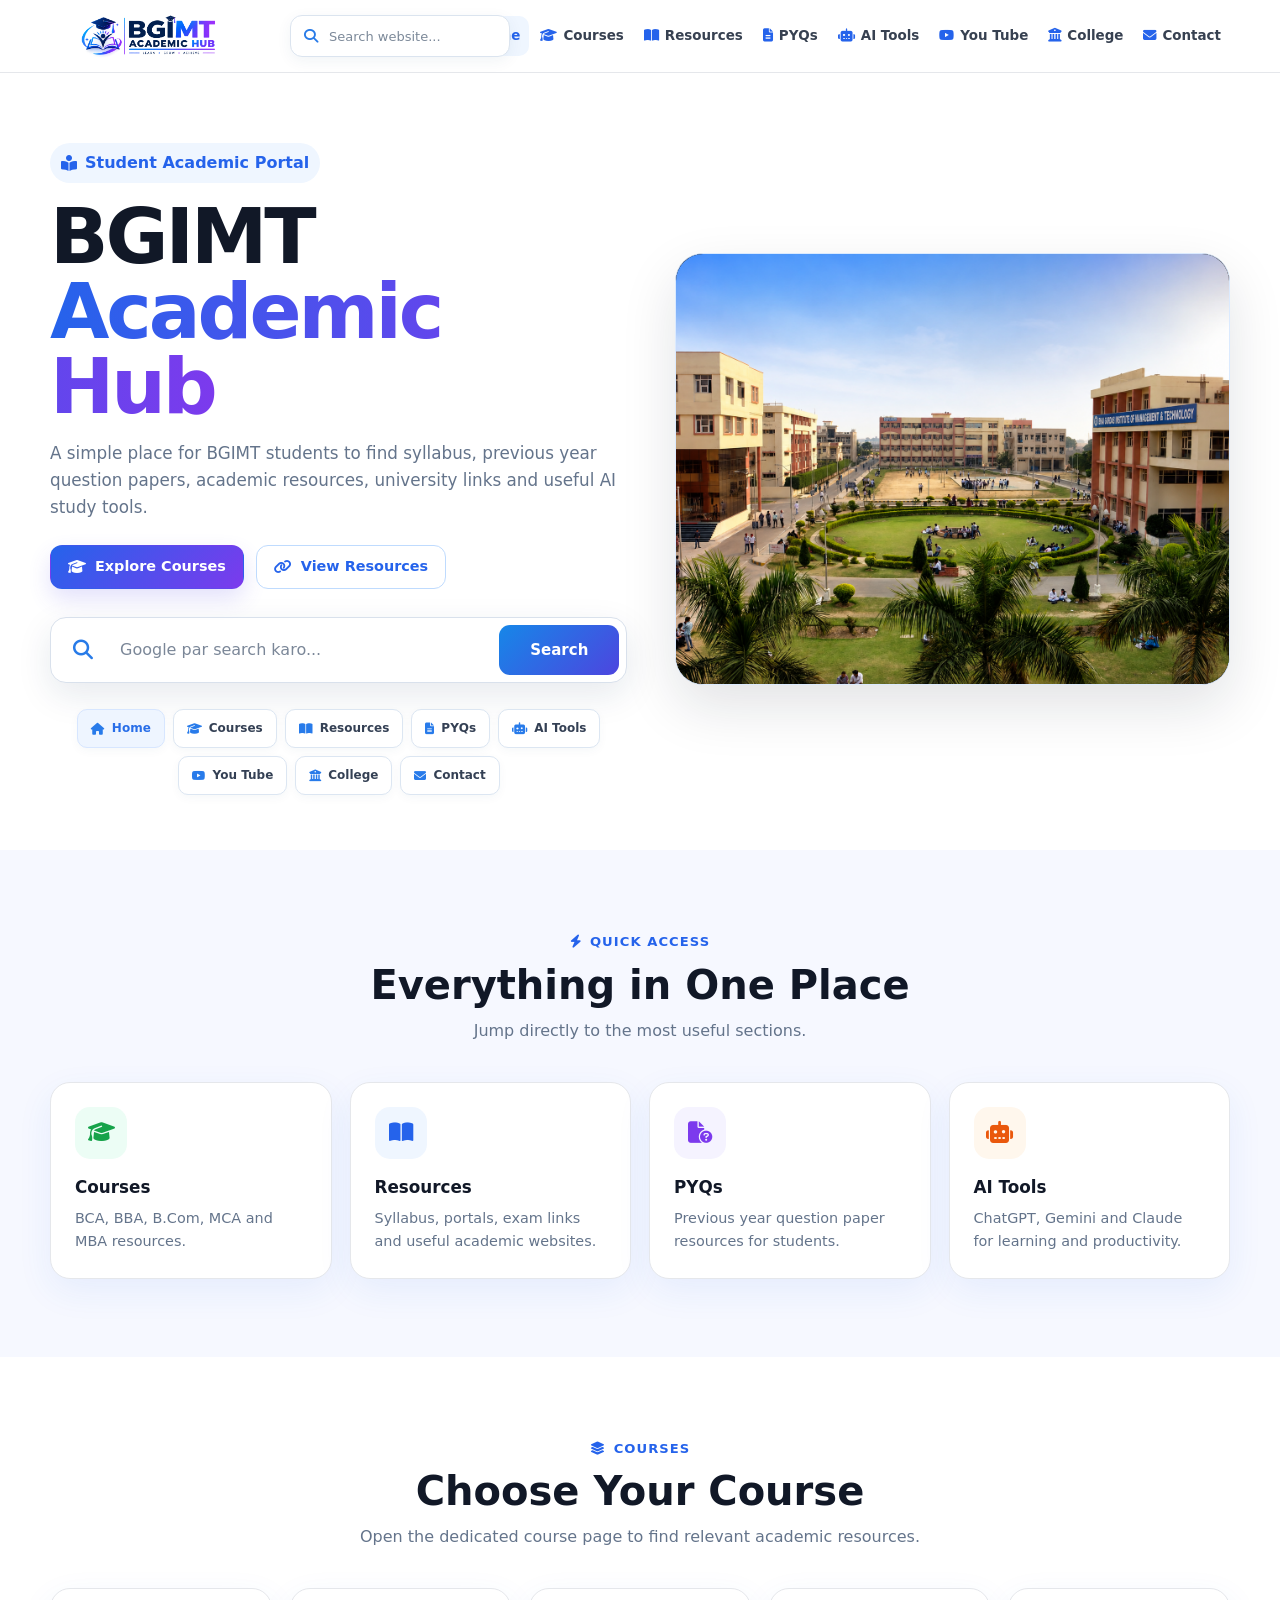
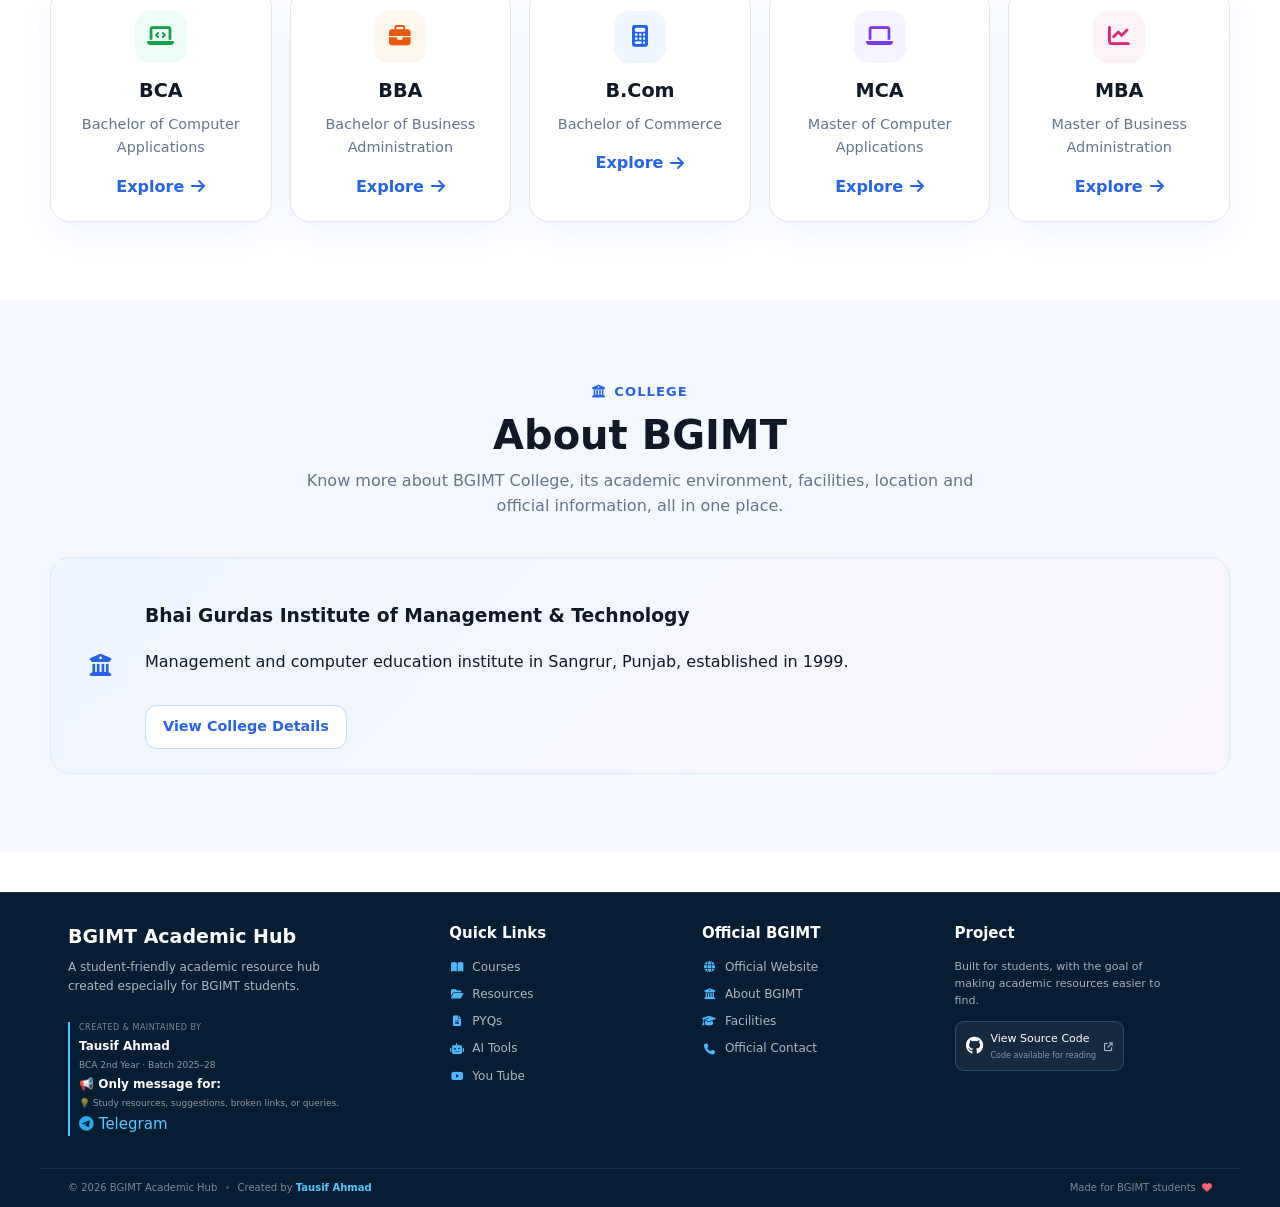
==== commit 39f26c2b: "add home page button" ====
--- a/index.html
+++ b/index.html
@@ -3,430 +3,419 @@
 <head>
   <meta charset="UTF-8">
   <meta name="viewport" content="width=device-width, initial-scale=1.0">
-  <meta name="description" content="BGIMT Academic Hub - Syllabus, PYQs, study resources, YouTube channels, university links and useful AI tools for students.">
-  <title>BGIMT Academic Hub</title>
-  <link rel="stylesheet" href="assets/css/style.css">
+  <title>BGIMT Academic Hub | Syllabus, PYQs & Study Resources</title>
+   <!-- Favicon -->
+  <link rel="icon" type="image/png" href="assets/images/favicon_io/favicon.ico">
+  <meta name="description" content="BGIMT Academic Hub provides students with syllabus, PYQs, academic resources, university links and useful AI study tools.">
+  <meta name="robots" content="index, follow">
+  <link rel="canonical" href="https://imtausif01.github.io/bgimt-academic-hub/">
+  <meta property="og:title" content="BGIMT Academic Hub | Syllabus, PYQs & Study Resources">
+  <meta property="og:description" content="BGIMT Academic Hub provides students with syllabus, PYQs, academic resources, university links and useful AI study tools.">
+  <meta property="og:type" content="website">
+  <meta property="og:url" content="https://imtausif01.github.io/bgimt-academic-hub/">
+  <meta name="twitter:card" content="summary_large_image">
+  <link rel="stylesheet" href="https://cdnjs.cloudflare.com/ajax/libs/font-awesome/6.7.2/css/all.min.css">
+  <!-- Shared CSS used across the complete website -->
+  <link rel="stylesheet" href="assets/css/common.css">
+  <!-- Index page-specific CSS -->
+  <link rel="stylesheet" href="assets/css/index.css">
 </head>
-<body>
-
-<header class="navbar">
-  <a class="brand" href="https://bgimt.ac.in/" target="_blank" rel="noopener" title="BGIMT Official Website" >
-    <img src="assets/images/bgmit-logo.png" alt="BGIMT Logo">
-  </a>
-
-  <!-- Desktop Navigation -->
-  <nav class="desktop-nav" aria-label="Main navigation">
-    <a href="#home">🏠 Home</a>
-    <a href="#courses">🎓 Courses</a>
-    <a href="#resources">🧰 Resources</a>
-    <a href="#youtube">▶️ YouTube</a>
-    <a href="#ai">🤖 AI Tools</a>
-    <a href="#notices">📢 Notices</a>
-    <a href="#contact">💬 Contact</a>
-  </nav>
-
-  <a class="google-btn desktop-google"
-     href="https://www.google.com/"
-     target="_blank"
-     rel="noopener">
-    🔎 Google
-  </a>
-
-  <!-- Mobile Menu Button -->
-  <button
-    class="menu-btn"
-    id="menuBtn"
-    type="button"
-    aria-label="Open navigation menu"
-    aria-expanded="false">
-    <span></span>
-    <span></span>
-    <span></span>
-  </button>
+<body class="home-page">
+
+<header class="site-header">
+  <div class="container navbar">
+    <a class="brand" href="index.html" aria-label="BGIMT Academic Hub Home">
+        <img src="assets/images/bgmit-logo.png"
+     alt="BGIMT Academic Hub Logo"
+     class="site-logo">
+    </a>
+
+    <!-- ==============================
+     WEBSITE SEARCH
+     ============================== -->
+
+<div class="navbar-search">
+
+    <i class="fa-solid fa-magnifying-glass"></i>
+
+    <input
+        type="search"
+        id="siteSearch"
+        placeholder="Search website..."
+        autocomplete="off"
+        aria-label="Search BGIMT Academic Hub"
+    >
+
+    <!-- Search Results -->
+    <div
+        id="searchResults"
+        class="search-results"
+    ></div>
+
+</div>
+
+    <button class="nav-toggle" type="button" data-nav-toggle aria-label="Open menu" aria-expanded="false">
+      <i class="fa-solid fa-bars"></i>
+    </button>
+
+    <ul class="nav-links" data-nav-links>
+      <li><a data-page-link href="index.html"><i class="fa-solid fa-house"></i> Home</a></li>
+      <li><a data-page-link href="courses.html"><i class="fa-solid fa-graduation-cap"></i> Courses</a></li>
+      <li><a data-page-link href="resources.html"><i class="fa-solid fa-book-open"></i> Resources</a></li>
+      <li><a data-page-link href="pyqs.html"><i class="fa-solid fa-file-lines"></i> PYQs</a></li>
+      <li><a data-page-link href="ai-tools.html"><i class="fa-solid fa-robot"></i> AI Tools</a></li>
+    <li><a data-page-link href="youtube.html"><i class="fa-brands fa-youtube"></i> You Tube</a></li>
+      <li><a data-page-link href="college.html"><i class="fa-solid fa-building-columns"></i> College</a></li>
+      <li><a data-page-link href="contact.html"><i class="fa-solid fa-envelope"></i> Contact</a></li>
+    </ul>
+  </div>
 </header>
 
 
-<!-- Mobile Side Menu -->
-
-<div class="drawer-overlay" id="drawerOverlay"></div>
-
-<aside
-  class="mobile-drawer"
-  id="mobileDrawer"
-  aria-hidden="true">
-
-  <div class="drawer-head">
-
-    <img
-      src="assets/images/bgmit-logo.png"
-      alt="BGIMT Logo">
-
-    <button
-      class="drawer-close"
-      id="drawerClose"
-      type="button"
-      aria-label="Close menu">
-      ×
-    </button>
-
-  </div>
-
-  <div class="drawer-links">
-
-    <a href="#home">
-      🏠 <span>Home</span>
-    </a>
-
-    <a href="#courses">
-      🎓 <span>Courses</span>
-    </a>
-
-    <a href="#resources">
-      🧰 <span>Resources</span>
-    </a>
-
-    <a href="#youtube">
-      ▶️ <span>YouTube</span>
-    </a>
-
-    <a href="#ai">
-      🤖 <span>AI Tools</span>
-    </a>
-
-    <a href="#notices">
-      📢 <span>Notices</span>
-    </a>
-
-    <a href="#contact">
-      💬 <span>Contact</span>
-    </a>
-
-    <a
-      class="drawer-google"
-      href="https://www.google.com/"
-      target="_blank"
-      rel="noopener">
-
-      🔎 <span>Google Search</span>
-
-    </a>
-
-  </div>
-
-  <div class="drawer-footer">
-    <small>BGIMT Academic Hub</small>
-    <small>Made by Tausif Ahmad</small>
-  </div>
-
-</aside>
-
 <main>
-
-<section class="hero" id="home">
-  <div class="hero-overlay"></div>
-  <div class="hero-content">
-    <span class="eyebrow">BGIMT • STUDENT ACADEMIC HUB</span>
-    <h1>Your college study<br><em>one-stop hub.</em></h1>
-    <p>Syllabus, PYQs, study resources, YouTube lectures, university links, AI tools and more, all in one simple place.</p>
-
-    <div class="hero-actions">
-      <a class="btn primary" href="#courses">Explore Courses →</a>
-      <a class="btn glass" href="#resources">Study Resources</a>
-    </div>
-
-    <div class="google-search">
-      <span>🔎</span>
-      <input id="googleQuery" type="search" placeholder="Google par search karo...">
-      <button onclick="googleSearch()">Search</button>
-    </div>
-  </div>
-</section>
-
-<section class="quick-bar">
-  <a href="#courses"><b>🎓 5</b><small>Courses</small></a>
-  <a href="#resources"><b>📋 Syllabus</b><small>Official source</small></a>
-  <a href="#resources"><b>📄 PYQs</b><small>2 useful sites</small></a>
-  <a href="#youtube"><b>▶️ YouTube</b><small>Course-wise channels</small></a>
-  <a href="#ai"><b>🤖 AI Tools</b><small>ChatGPT + Gemini</small></a>
-</section>
-
-<section class="section" id="courses">
-  <div class="heading">
-    <span>🎓 APNI PADHAI</span>
-    <h2>Choose Your Course</h2>
-    <p>Same simple system for every course: syllabus, PYQs, resources, and useful channels.
-</p>
-  </div>
-
-  <div class="course-grid">
-    <a class="course-card" href="#bca">
-      <div class="course-icon">💻</div><h3>BCA</h3>
-      <p>Bachelor of Computer Applications</p><span>Study Hub →</span>
-    </a>
-    <a class="course-card" href="#bba">
-      <div class="course-icon">📈</div><h3>BBA</h3>
-      <p>Bachelor of Business Administration</p><span>Study Hub →</span>
-    </a>
-    <a class="course-card" href="#bcom">
-      <div class="course-icon">📊</div><h3>B.Com</h3>
-      <p>Bachelor of Commerce</p><span>Study Hub →</span>
-    </a>
-    <a class="course-card" href="#mca">
-      <div class="course-icon">🖥️</div><h3>MCA</h3>
-      <p>Master of Computer Applications</p><span>Study Hub →</span>
-    </a>
-    <a class="course-card" href="#mba">
-      <div class="course-icon">🎯</div><h3>MBA</h3>
-      <p>Master of Business Administration</p><span>Study Hub →</span>
-    </a>
-  </div>
-</section>
-
-<section class="section light" id="resources">
-  <div class="heading">
-    <span>🧰 JUGAAD</span>
-    <h2>Useful Academic Links</h2>
-    <p>We don't store files here. We take you directly to the original websites and resources.
-</p>
-  </div>
-
-  <div class="resource-grid">
-     <a class="resource-card" href="https://ptu.ac.in/" target="_blank" rel="noopener">
-      <div class="r-icon navy">🏛️</div><div><h3>IKGPTU Official</h3><p>University website</p></div><b>Open ↗</b>
-    </a>
-    <a class="resource-card" href="https://ptu.ac.in/syllabus/" target="_blank" rel="noopener">
-      <div class="r-icon blue">📋</div><div><h3>Official Syllabus</h3><p>IKGPTU syllabus</p></div><b>Open ↗</b>
-    </a>
-    <a class="resource-card" href="https://www.ptuexam.com/PublicAnnoucements" target="_blank" rel="noopener">
-      <div class="r-icon orange">📢</div><div><h3>University Notices</h3><p>PTU exam announcements</p></div><b>Open ↗</b>
-    </a>
-    <a class="resource-card" href="https://www.ptuexam.com/login" target="_blank" rel="noopener">
-      <div class="r-icon green">🎓</div><div><h3>Student Portal</h3><p>Result & student details</p></div><b>Open ↗</b>
-    </a>
-    <a class="resource-card" href="https://brpaper.com/ptu" target="_blank" rel="noopener">
-      <div class="r-icon red">📄</div><div><h3>BR Paper</h3><p>PTU previous year papers</p></div><b>Open ↗</b>
-    </a>
-    <a class="resource-card" href="https://www.ptustudy.com/" target="_blank" rel="noopener">
-      <div class="r-icon purple">📚</div><div><h3>PTU Study</h3><p>PYQs & study material</p></div><b>Open ↗</b>
-    </a>
-  </div>
-</section>
-
-<section class="section" id="youtube">
-  <div class="heading">
-    <span>▶️ VIDEO GURU</span>
-    <h2>Course-wise YouTube Help</h2>
-    <p>Channels are grouped by the subjects they are most useful for.</p>
-  </div>
-
-  <div class="course-resource" id="bca">
-    <div class="course-title"><span>💻</span><div><h3>BCA</h3><p>Coding, DSA, DBMS, OS, Web & Maths</p></div></div>
-    <div class="channel-grid">
-      <a href="https://youtube.com/@codewithharry?si=96NcTkObM0m4Szu2" target="_blank"><b>CodeWithHarry</b><small>C, C++, Python, Java, Web Development</small></a>
-      <a href="https://youtube.com/@apnacollegeofficial?si=1Ma4qN-Szg6c-r2M" target="_blank"><b>Apna College</b><small>DSA, C++, Java, placement preparation</small></a>
-      <a href="https://youtube.com/@gatesmashers?si=c9ING7g81bsQWOu_" target="_blank"><b>Gate Smashers</b><small>DBMS, OS, CN, SE, core CS</small></a>
-      <a href="https://youtube.com/@knowledgegate_kg?si=EOiOZSN6_hyGVb3-" target="_blank"><b>Knowledge Gate</b><small>Core CS & university subjects</small></a>
-      <a href="https://youtube.com/@dreammaths?si=AVHxENarBY9CdzO6" target="_blank"><b>Dream Maths</b><small>College mathematics</small></a>
-      <a href="https://youtube.com/@gajendrapurohit?si=YFEjTRBm_plimCok" target="_blank"><b>Dr. Gajendra Purohit</b><small>Mathematics & exam preparation</small></a>
-    </div>
-  </div>
-
-  <div class="course-resource" id="mca">
-    <div class="course-title"><span>🖥️</span><div><h3>MCA</h3><p>Programming, DSA, core CS, maths & placement</p></div></div>
-    <div class="channel-grid">
-      <a href="https://youtube.com/@codewithharry?si=96NcTkObM0m4Szu2" target="_blank"><b>CodeWithHarry</b><small>Programming & development</small></a>
-      <a href="https://youtube.com/@apnacollegeofficial?si=1Ma4qN-Szg6c-r2M" target="_blank"><b>Apna College</b><small>DSA & placement preparation</small></a>
-      <a href="https://youtube.com/@gatesmashers?si=c9ING7g81bsQWOu_" target="_blank"><b>Gate Smashers</b><small>Core CS subjects</small></a>
-      <a href="https://youtube.com/@knowledgegate_kg?si=EOiOZSN6_hyGVb3-" target="_blank"><b>Knowledge Gate</b><small>CS & exam-oriented study</small></a>
-      <a href="https://youtube.com/@dreammaths?si=AVHxENarBY9CdzO6" target="_blank"><b>Dream Maths</b><small>Mathematics</small></a>
-      <a href="https://youtube.com/@gajendrapurohit?si=YFEjTRBm_plimCok" target="_blank"><b>Dr. Gajendra Purohit</b><small>Mathematics</small></a>
-    </div>
-  </div>
-
-  <div class="course-resource" id="bba">
-    <div class="course-title"><span>📈</span><div><h3>BBA</h3><p>Management, business, accounts, economics & maths</p></div></div>
-    <div class="channel-grid">
-      <a href="https://youtube.com/@apnacollegeofficial?si=1Ma4qN-Szg6c-r2M" target="_blank"><b>Apna College</b><small>Career & selected fundamentals</small></a>
-      <a href="https://youtube.com/@dreammaths?si=AVHxENarBY9CdzO6" target="_blank"><b>Dream Maths</b><small>Business/college mathematics</small></a>
-      <a href="https://youtube.com/@gajendrapurohit?si=YFEjTRBm_plimCok" target="_blank"><b>Dr. Gajendra Purohit</b><small>Mathematics & exam prep</small></a>
-      <a href="https://youtube.com/@Rajataroraofficial" target="_blank"><b>Rajat Arora</b><small>Business & commerce concepts</small></a>
-      <a href="https://youtube.com/@DWIVEDIGUIDANCE" target="_blank"><b>DWIVEDI GUIDANCE</b><small>Management subjects</small></a>
-    </div>
-  </div>
-
-  <div class="course-resource" id="bcom">
-    <div class="course-title"><span>📊</span><div><h3>B.Com</h3><p>Accounting, finance, economics, tax & business</p></div></div>
-    <div class="channel-grid">
-      <a href="https://youtube.com/@AccountingMasterClass" target="_blank"><b>Accounting MasterClass</b><small>Accounting, finance & commerce</small></a>
-      <a href="https://youtube.com/@CWGforBCom" target="_blank"><b>CWG for BCom</b><small>Commerce & taxation</small></a>
-      <a href="https://youtube.com/@Rajataroraofficial" target="_blank"><b>Rajat Arora</b><small>Business & commerce</small></a>
-      <a href="https://youtube.com/@dreammaths?si=AVHxENarBY9CdzO6" target="_blank"><b>Dream Maths</b><small>Mathematics</small></a>
-    </div>
-  </div>
-
-  <div class="course-resource" id="mba">
-    <div class="course-title"><span>🎯</span><div><h3>MBA</h3><p>Management, HR, marketing, finance & business</p></div></div>
-    <div class="channel-grid">
-      <a href="https://youtube.com/@DWIVEDIGUIDANCE" target="_blank"><b>DWIVEDI GUIDANCE</b><small>Management & HR subjects</small></a>
-      <a href="https://youtube.com/@AccountingMasterClass" target="_blank"><b>Accounting MasterClass</b><small>Finance & accounting</small></a>
-      <a href="https://youtube.com/@Rajataroraofficial" target="_blank"><b>Rajat Arora</b><small>Business & management basics</small></a>
-      <a href="https://youtube.com/@dreammaths?si=AVHxENarBY9CdzO6" target="_blank"><b>Dream Maths</b><small>Quantitative topics</small></a>
-    </div>
-  </div>
-</section>
-
-<section class="section light" id="ai">
-  <div class="heading">
-    <span>🤖 AI DOST</span>
-    <h2>Study Tools</h2>
-    <p>AI for explanations, ideas, practice, and study support. Honestly, it’s a life saver 😄 I studied with AI too, so I know the struggle. Just verify the answers before submitting!</p>
-  </div>
-  <div class="ai-grid">
-    <a href="https://chatgpt.com/" target="_blank"><span>🤖</span><div><h3>ChatGPT</h3><p>Ask, explain, summarize, practice</p></div><b>Open ↗</b></a>
-    <a href="https://gemini.google.com/" target="_blank"><span>✨</span><div><h3>Google Gemini</h3><p>AI study & research assistant</p></div><b>Open ↗</b></a>
-  </div>
-</section>
-
-<section class="section" id="notices">
-  <div class="heading"><span>📢 KHABRI</span><h2>Official Student Links</h2><p>For current notices, results and university information, use the official portals.</p></div>
-  <div class="notice-grid">
-     <a href="https://ptu.ac.in/" target="_blank"><b>🏛️ University Website</b><small>Official IKGPTU website</small></a>
-    <a href="https://www.ptuexam.com/PublicAnnoucements" target="_blank"><b>📢 PTU Announcements</b><small>Official exam/public announcements</small></a>
-    <a href="https://www.ptuexam.com/login" target="_blank"><b>🎓 Student Login</b><small>Result and student details</small></a>
-    <a href="https://ptu.ac.in/syllabus/" target="_blank"><b>📋 Syllabus</b><small>Official IKGPTU syllabus</small></a>
-  </div>
-</section>
-
-<section class="contact" id="contact">
-
-  <div class="contact-inner">
-
-    <div class="contact-info">
-
-      <span>📧 CONTACT US</span>
-
-      <h2>Have a question or doubt?</h2>
-
-      <p>
-        Found an issue, have a suggestion, or need help with the
-        academic resources? Send us a message and we'll get back to you.
-      </p>
-
-      <div class="contact-note">
-        <span>💡</span>
+  <section class="hero" id="home">
+    <div class="container hero-grid">
+      <div class="hero-copy">
+        <span class="eyebrow"><i class="fa-solid fa-book-open-reader"></i> Student Academic Portal</span>
+        <h1>BGIMT <span class="gradient-text">Academic Hub</span></h1>
         <p>
-          For study material, website suggestions, broken links,
-          or general queries.
+          A simple place for BGIMT students to find syllabus, previous year question papers,
+          academic resources, university links and useful AI study tools.
         </p>
-      </div>
-
-    </div>
-
-
-    <div class="contact-card contact-form-card">
-
-      <h3>Send a Message</h3>
-
-      <form
-        action="https://formspree.io/f/xljrzjwe"
-        method="POST"
-        class="contact-form"
-      >
-
-        <div class="form-group">
-
-          <label for="name">Name</label>
-
-          <input
-            type="text"
-            id="name"
-            name="name"
-            placeholder="Enter your name"
-            autocomplete="name"
+
+        <div class="hero-actions">
+          <a class="btn btn-primary" href="courses.html"><i class="fa-solid fa-graduation-cap"></i> Explore Courses</a>
+          <a class="btn btn-outline" href="resources.html"><i class="fa-solid fa-link"></i> View Resources</a>
+        </div>
+        <!-- ==============================
+     GOOGLE SEARCH
+     ============================== -->
+
+<div class="google-search-box">
+
+    <form
+        id="googleSearchForm"
+        class="google-search-form"
+    >
+
+        <!-- Search Icon -->
+        <div class="search-icon">
+            <i class="fa-solid fa-magnifying-glass"></i>
+        </div>
+
+        <!-- Search Input -->
+        <input
+            type="search"
+            id="googleSearchInput"
+            placeholder="Google par search karo..."
+            aria-label="Search BGIMT Academic Hub on Google"
+            autocomplete="off"
             required
-          >
-
-        </div>
-
-
-        <div class="form-group">
-
-          <label for="email">Email</label>
-
-          <input
-            type="email"
-            id="email"
-            name="email"
-            placeholder="Enter your email"
-            autocomplete="email"
-            required
-          >
-
-        </div>
-
-
-        <div class="form-group">
-
-          <label for="subject">Subject</label>
-
-          <input
-            type="text"
-            id="subject"
-            name="subject"
-            placeholder="What is this about?"
-            required
-          >
-
-        </div>
-
-
-        <div class="form-group">
-
-          <label for="message">Message</label>
-
-          <textarea
-            id="message"
-            name="message"
-            rows="5"
-            placeholder="Write your message..."
-            required
-          ></textarea>
-
-        </div>
-
-
-        <button
-          type="submit"
-          class="contact-submit"
         >
-          Send Message <span>→</span>
+
+        <!-- Search Button -->
+        <button type="submit">
+            Search
         </button>
 
-      </form>
-
-    </div>
-
-  </div>
-
-</section>
-
-<section class="credit">
-  <span>❤️ MADE FOR STUDENTS</span>
-  <h2>Study smart. Find less. Learn more.</h2>
-  <p>BGIMT Academic Hub is a resource directory. External resources belong to their respective websites and channels.</p>
-</section>
-
+    </form>
+
+</div>
+<!-- =====================================================
+     QUICK PAGE ACCESS
+     ===================================================== -->
+
+<div class="quick-page-access">
+
+    <a href="index.html" class="quick-page-link">
+        <i class="fa-solid fa-house"></i>
+        <span>Home</span>
+    </a>
+
+    <a href="courses.html" class="quick-page-link">
+        <i class="fa-solid fa-graduation-cap"></i>
+        <span>Courses</span>
+    </a>
+
+    <a href="resources.html" class="quick-page-link">
+        <i class="fa-solid fa-book-open"></i>
+        <span>Resources</span>
+    </a>
+
+    <a href="pyqs.html" class="quick-page-link">
+        <i class="fa-solid fa-file-lines"></i>
+        <span>PYQs</span>
+    </a>
+
+    <a href="ai-tools.html" class="quick-page-link">
+        <i class="fa-solid fa-robot"></i>
+        <span>AI Tools</span>
+    </a>
+
+    <a href="youtube.html" class="quick-page-link">
+        <i class="fa-brands fa-youtube"></i>
+        <span>You Tube</span>
+    </a>
+
+    <a href="college.html" class="quick-page-link">
+        <i class="fa-solid fa-building-columns"></i>
+        <span>College</span>
+    </a>
+
+    <a href="contact.html" class="quick-page-link">
+        <i class="fa-solid fa-envelope"></i>
+        <span>Contact</span>
+    </a>
+
+</div>
+
+      </div>
+      <!-- Home image-link area: intentionally black around the image. -->
+      <div class="hero-image-card">
+        <a href="https://bgimt.ac.in/" target="_blank" rel="noopener noreferrer" aria-label="Visit official BGIMT website">
+          <img src="assets/images/home-hero.png" alt="BGIMT campus and academic environment">
+        </a>
+      </div>
+    </div>
+  </section>
+
+  <section class="section section-soft">
+    <div class="container">
+      <div class="section-heading">
+        <span class="eyebrow"><i class="fa-solid fa-bolt"></i> Quick Access</span>
+        <h2>Everything in One Place</h2>
+        <p>Jump directly to the most useful sections.</p>
+      </div>
+
+      <div class="quick-grid">
+        <a class="card" href="courses.html">
+          <div class="icon-box icon-green"><i class="fa-solid fa-graduation-cap"></i></div>
+          <h3>Courses</h3>
+          <p>BCA, BBA, B.Com, MCA and MBA resources.</p>
+        </a>
+        <a class="card" href="resources.html">
+          <div class="icon-box icon-blue"><i class="fa-solid fa-book-open"></i></div>
+          <h3>Resources</h3>
+          <p>Syllabus, portals, exam links and useful academic websites.</p>
+        </a>
+        <a class="card" href="pyqs.html">
+          <div class="icon-box icon-purple"><i class="fa-solid fa-file-circle-question"></i></div>
+          <h3>PYQs</h3>
+          <p>Previous year question paper resources for students.</p>
+        </a>
+        <a class="card" href="ai-tools.html">
+          <div class="icon-box icon-orange"><i class="fa-solid fa-robot"></i></div>
+          <h3>AI Tools</h3>
+          <p>ChatGPT, Gemini and Claude for learning and productivity.</p>
+        </a>
+      </div>
+    </div>
+  </section>
+
+  <section class="section">
+    <div class="container">
+      <div class="section-heading">
+        <span class="eyebrow"><i class="fa-solid fa-layer-group"></i> Courses</span>
+        <h2>Choose Your Course</h2>
+        <p>Open the dedicated course page to find relevant academic resources.</p>
+      </div>
+      <div class="card-grid">
+        <article class="course-card"><div class="icon-box icon-green"><i class="fa-solid fa-laptop-code"></i></div><h3>BCA</h3><p>Bachelor of Computer Applications</p><a href="courses.html#bca">Explore <i class="fa-solid fa-arrow-right"></i></a></article>
+        <article class="course-card"><div class="icon-box icon-orange"><i class="fa-solid fa-briefcase"></i></div><h3>BBA</h3><p>Bachelor of Business Administration</p><a href="courses.html#bba">Explore <i class="fa-solid fa-arrow-right"></i></a></article>
+        <article class="course-card"><div class="icon-box icon-blue"><i class="fa-solid fa-calculator"></i></div><h3>B.Com</h3><p>Bachelor of Commerce</p><a href="courses.html#bcom">Explore <i class="fa-solid fa-arrow-right"></i></a></article>
+        <article class="course-card"><div class="icon-box icon-purple"><i class="fa-solid fa-laptop"></i></div><h3>MCA</h3><p>Master of Computer Applications</p><a href="courses.html#mca">Explore <i class="fa-solid fa-arrow-right"></i></a></article>
+        <article class="course-card"><div class="icon-box icon-pink"><i class="fa-solid fa-chart-line"></i></div><h3>MBA</h3><p>Master of Business Administration</p><a href="courses.html#mba">Explore <i class="fa-solid fa-arrow-right"></i></a></article>
+      </div>
+    </div>
+  </section>
+
+  <section class="section section-soft">
+    <div class="container">
+      <div class="section-heading">
+        <span class="eyebrow"><i class="fa-solid fa-building-columns"></i> College</span>
+        <h2>About BGIMT</h2>
+        <p>Know more about BGIMT College, its academic environment, facilities, location and official information, all in one place.</p>
+      </div>
+      <div class="pyq-card">
+        <div class="icon-box icon-blue"><i class="fa-solid fa-university"></i></div>
+        <div>
+          <h3>Bhai Gurdas Institute of Management & Technology</h3>
+          <p>Management and computer education institute in Sangrur, Punjab, established in 1999.</p>
+          <a class="btn btn-outline" style="margin-top:14px" href="college.html">View College Details</a>
+        </div>
+      </div>
+    </div>
+  </section>
 </main>
 
-<footer>
-  <div class="footer-grid">
-
-      <div><a href="https://bgimt.ac.in/" target="_blank" rel="noopener" title="BGIMT Official Website"><img src="assets/images/bgmit-logo.png" alt="BGIMT Logo"></a></a><p>BGIMT Academic Hub</p><small>A simple academic resource directory for students.</small></div>
-    <div><h4>Navigation</h4><a href="#home">Home</a><a href="#courses">Courses</a><a href="#resources">Resources</a><a href="#youtube">YouTube</a></div>
-    <div><h4>Useful</h4><a href="#ai">AI Tools</a><a href="#notices">Notices</a><a href="#contact">Contact</a><a href="https://www.google.com/" target="_blank" rel="noopener" title="Google">Google</a></div>
-    <div><h4>Creator</h4><p>Tausif Ahmad</p><p>BCA 2nd Year</p><a href="https://t.me/imtausif_01" target="_blank">Telegram ↗</a></div>
-  </div>
-  <div class="copyright">© 2026 BGIMT Academic Hub • Made by Tausif Ahmad</div>
+
+<!-- =====================================================
+     FOOTER
+     ===================================================== -->
+
+<footer class="site-footer">
+
+    <div class="footer-container">
+
+        <!-- Brand -->
+        <div class="footer-brand">
+
+            <h3>BGIMT Academic Hub</h3>
+
+            <p>
+                A student-friendly academic resource hub created
+                especially for BGIMT students.
+            </p><br>
+
+                <!-- Creator -->
+            <div class="creator-info">
+
+                <span>Created &amp; Maintained by</span>
+
+                <strong>Tausif Ahmad</strong>
+
+                <small>
+                    BCA 2nd Year · Batch 2025–28
+                </small>
+
+                <strong>📢 Only message for:</strong>
+                  <small>
+                    💡 Study resources, suggestions, broken links, or queries.
+                  </small>
+
+                    <!-- Telegram -->
+            <a
+               href="https://t.me/imtausif01"
+                target="_blank"
+                rel="noopener noreferrer"
+                class="telegram-link"
+            >
+                <i class="fa-brands fa-telegram"></i>
+                Telegram
+            </a>
+
+            </div>
+
+        </div>
+
+
+        <!-- Quick Links -->
+        <div class="footer-column">
+
+            <h4>Quick Links</h4>
+
+            <a href="courses.html">
+                <i class="fa-solid fa-book-open"></i>
+                Courses
+            </a>
+
+            <a href="resources.html">
+                <i class="fa-solid fa-folder-open"></i>
+                Resources
+            </a>
+
+            <a href="pyqs.html">
+                <i class="fa-solid fa-file-lines"></i>
+                PYQs
+            </a>
+
+            <a href="ai-tools.html">
+                <i class="fa-solid fa-robot"></i>
+                AI Tools
+            </a>
+
+              </a>
+               <a href="youtube.html">
+                <i class="fa-brands fa-youtube"></i>
+                You Tube
+            </a>
+
+        </div>
+
+
+        <!-- Official BGIMT -->
+        <div class="footer-column">
+
+            <h4>Official BGIMT</h4>
+
+            <a
+                href="https://bgimt.ac.in/"
+                target="_blank"
+                rel="noopener noreferrer"
+            >
+                <i class="fa-solid fa-globe"></i>
+                Official Website
+            </a>
+
+            <a href="college.html">
+                <i class="fa-solid fa-building-columns"></i>
+                About BGIMT
+            </a>
+
+            <a href="college.html#facilities">
+                <i class="fa-solid fa-graduation-cap"></i>
+                Facilities
+            </a>
+
+            <a href="contact.html">
+                <i class="fa-solid fa-phone"></i>
+                Official Contact
+            </a>
+
+        </div>
+
+
+        <!-- Project -->
+        <div class="footer-column footer-project">
+
+            <h4>Project</h4>
+
+            <p>
+                Built for students, with the goal of making
+                academic resources easier to find.
+            </p>
+
+
+            <!-- GitHub Source Code -->
+            <a
+                href="https://github.com/imtausif01/bgimt-academic-hub"
+                target="_blank"
+                rel="noopener noreferrer"
+                class="github-button"
+            >
+
+                <i class="fa-brands fa-github github-icon"></i>
+
+                <span>
+                    View Source Code
+                    <small>Code available for reading</small>
+                </span>
+
+                <i class="fa-solid fa-arrow-up-right-from-square"></i>
+
+            </a>
+
+        </div>
+
+    </div>
+
+
+    <!-- Footer Bottom -->
+    <div class="footer-bottom">
+
+        <p>
+            © 2026 BGIMT Academic Hub
+            <span>•</span>
+            Created by <strong>Tausif Ahmad</strong>
+        </p>
+
+        <p>
+            Made for BGIMT students
+            <i class="fa-solid fa-heart"></i>
+        </p>
+
+    </div>
+
 </footer>
 
 <script src="assets/js/script.js"></script>
--- a/assets/css/common.css
+++ b/assets/css/common.css
@@ -0,0 +1,813 @@
+/* =========================================================
+   BGIMT ACADEMIC HUB
+   COMMON CSS
+   Shared styles used by every page.
+========================================================= */
+
+
+/* =========================================================
+   BGIMT ACADEMIC HUB
+   Shared stylesheet for all pages
+   Light, modern and responsive UI
+========================================================= */
+
+:root {
+  --primary: #2563eb;
+  --primary-dark: #1d4ed8;
+  --purple: #7c3aed;
+  --text: #111827;
+  --muted: #64748b;
+  --border: #e5e7eb;
+  --surface: #ffffff;
+  --soft: #f6f8ff;
+  --success: #16a34a;
+  --warning: #f59e0b;
+  --danger: #ef4444;
+  --shadow: 0 12px 35px rgba(37, 99, 235, .08);
+  --radius: 20px;
+  --container: 1180px;
+}
+
+* { box-sizing: border-box; }
+
+html { scroll-behavior: smooth; }
+
+body {
+  margin: 0;
+  font-family: Inter, system-ui, -apple-system, BlinkMacSystemFont, "Segoe UI", sans-serif;
+  color: var(--text);
+  background: #fff;
+  line-height: 1.6;
+}
+
+a { color: inherit; }
+
+img { max-width: 100%; display: block; }
+
+.container {
+  width: min(var(--container), calc(100% - 36px));
+  margin-inline: auto;
+}
+
+.section {
+  padding: 78px 0;
+}
+
+.section-soft {
+  background: var(--soft);
+}
+
+.section-heading {
+  text-align: center;
+  max-width: 720px;
+  margin: 0 auto 38px;
+}
+
+.section-heading .eyebrow {
+  display: inline-flex;
+  align-items: center;
+  gap: 8px;
+  color: var(--primary);
+  font-weight: 800;
+  font-size: .82rem;
+  text-transform: uppercase;
+  letter-spacing: .08em;
+}
+
+.section-heading h2 {
+  margin: 8px 0 10px;
+  font-size: clamp(1.8rem, 4vw, 2.5rem);
+  line-height: 1.15;
+}
+
+.section-heading p {
+  margin: 0;
+  color: var(--muted);
+}
+
+.site-header {
+  position: sticky;
+  top: 0;
+  z-index: 1000;
+  background: rgba(255,255,255,.94);
+  border-bottom: 1px solid var(--border);
+  backdrop-filter: blur(14px);
+}
+
+.navbar {
+  min-height: 72px;
+  display: flex;
+  align-items: center;
+  justify-content: space-between;
+  gap: 18px;
+}
+
+.brand {
+  display: inline-flex;
+  align-items: center;
+  gap: 10px;
+  text-decoration: none;
+  min-width: max-content;
+}
+
+.brand-mark {
+  width: 42px;
+  height: 42px;
+  display: grid;
+  place-items: center;
+  border-radius: 13px;
+  color: #fff;
+  background: linear-gradient(135deg, var(--primary), var(--purple));
+  box-shadow: 0 8px 18px rgba(37,99,235,.2);
+}
+
+.brand strong {
+  display: block;
+  font-size: 1rem;
+  line-height: 1.1;
+}
+
+.brand span {
+  display: block;
+  color: var(--muted);
+  font-size: .72rem;
+  margin-top: 2px;
+}
+
+.nav-links {
+  display: flex;
+  align-items: center;
+  justify-content: flex-end;
+
+  gap: 2px;
+
+  list-style: none;
+  margin: 0;
+  padding: 0;
+
+  flex-wrap: nowrap;
+}
+
+.nav-links a {
+  display: inline-flex;
+  align-items: center;
+  justify-content: center;
+  gap: 6px;
+
+  padding: 9px 9px;
+  border-radius: 10px;
+
+  color: #374151;
+  text-decoration: none;
+
+  font-size: .84rem;
+  font-weight: 650;
+
+  white-space: nowrap;
+
+  transition: .2s ease;
+}
+
+.nav-links a:hover,
+.nav-links a.active {
+  color: var(--primary);
+  background: #eff6ff;
+}
+
+.nav-links i { color: var(--primary); }
+
+.nav-toggle {
+  display: none;
+  border: 0;
+  background: #eff6ff;
+  color: var(--primary);
+  width: 42px;
+  height: 42px;
+  border-radius: 12px;
+  cursor: pointer;
+  font-size: 1.05rem;
+}
+
+/* ==============================
+   NAVBAR RESPONSIVE FIX
+============================== */
+
+.navbar {
+  display: flex;
+  align-items: center;
+  gap: 20px;
+}
+
+.nav-links {
+  flex: 1;
+  min-width: 0;
+}
+
+.nav-links a {
+  white-space: nowrap;
+}
+
+
+/* Medium screens */
+
+@media (max-width: 1150px) {
+
+  .navbar {
+    gap: 12px;
+  }
+
+  .nav-links {
+    gap: 0;
+  }
+
+  .nav-links a {
+    padding: 8px 7px;
+    font-size: .78rem;
+    gap: 5px;
+  }
+
+}
+
+
+/* Tablet / Mobile */
+
+@media (max-width: 900px) {
+
+  .nav-links {
+    display: none;
+  }
+
+  .nav-links.open {
+    display: flex;
+    flex-direction: column;
+    align-items: stretch;
+    gap: 4px;
+}
+
+  .nav-toggle {
+    display: flex;
+  }
+
+}
+
+
+.page-hero {
+  padding: 74px 0 52px;
+  background:
+    radial-gradient(circle at 15% 15%, rgba(37,99,235,.10), transparent 28%),
+    radial-gradient(circle at 85% 20%, rgba(124,58,237,.10), transparent 28%),
+    #fff;
+}
+
+.page-hero h1 {
+  max-width: 800px;
+  margin: 12px auto 12px;
+  text-align: center;
+  font-size: clamp(2.2rem, 5vw, 3.7rem);
+  line-height: 1.05;
+}
+
+.page-hero p {
+  max-width: 700px;
+  margin: 0 auto;
+  text-align: center;
+  color: var(--muted);
+  font-size: 1.05rem;
+}
+
+.gradient-text {
+  background: linear-gradient(90deg, var(--primary), var(--purple));
+  -webkit-background-clip: text;
+  background-clip: text;
+  color: transparent;
+}
+
+.hero {
+  padding: 70px 0 55px;
+}
+
+.hero-grid {
+  display: grid;
+  grid-template-columns: 1.02fr .98fr;
+  align-items: center;
+  gap: 48px;
+}
+
+.hero-copy .eyebrow {
+  display: inline-flex;
+  align-items: center;
+  gap: 8px;
+  color: var(--primary);
+  font-weight: 800;
+  background: #eff6ff;
+  padding: 7px 11px;
+  border-radius: 999px;
+}
+
+.hero h1 {
+  margin: 16px 0 16px;
+  font-size: clamp(2.5rem, 6vw, 4.8rem);
+  line-height: .98;
+  letter-spacing: -.04em;
+}
+
+.hero p {
+  margin: 0;
+  max-width: 650px;
+  color: var(--muted);
+  font-size: 1.05rem;
+}
+
+.hero-actions {
+  display: flex;
+  flex-wrap: wrap;
+  gap: 12px;
+  margin-top: 24px;
+}
+
+.btn {
+  display: inline-flex;
+  align-items: center;
+  justify-content: center;
+  gap: 9px;
+  min-height: 44px;
+  padding: 0 17px;
+  border-radius: 12px;
+  border: 1px solid transparent;
+  text-decoration: none;
+  font-weight: 750;
+  font-size: .9rem;
+  cursor: pointer;
+  transition: .2s ease;
+}
+
+.btn-primary {
+  color: #fff;
+  background: linear-gradient(135deg, var(--primary), var(--purple));
+  box-shadow: 0 10px 22px rgba(79,70,229,.16);
+}
+
+.btn-primary:hover { transform: translateY(-2px); }
+
+.btn-outline {
+  color: var(--primary);
+  background: #fff;
+  border-color: #bfdbfe;
+}
+
+.btn-outline:hover { background: #eff6ff; }
+
+.hero-image-card {
+  overflow: hidden;
+  border-radius: 28px;
+  border: 1px solid #dbeafe;
+  background: #000; /* Keep the image-link section black as requested. */
+  box-shadow: 0 22px 55px rgba(15,23,42,.12);
+}
+
+.hero-image-card a { display: block; }
+
+.hero-image-card img {
+  width: 100%;
+  height: 430px;
+  object-fit: cover;
+  transition: transform .5s ease;
+}
+
+.hero-image-card:hover img { transform: scale(1.03); }
+
+.quick-grid,
+.card-grid,
+.resource-grid,
+.tool-grid,
+.contact-grid,
+.college-grid {
+  display: grid;
+  gap: 18px;
+}
+
+.quick-grid { grid-template-columns: repeat(4, 1fr); }
+
+.card-grid { grid-template-columns: repeat(5, 1fr); }
+
+.resource-grid { grid-template-columns: repeat(4, 1fr); }
+
+.tool-grid { grid-template-columns: repeat(3, 1fr); }
+
+.contact-grid { grid-template-columns: 1fr 1fr; }
+
+.college-grid { grid-template-columns: repeat(2, 1fr); }
+
+.card,
+.resource-card,
+.tool-card,
+.contact-card,
+.college-card,
+.course-card {
+  background: var(--surface);
+  border: 1px solid var(--border);
+  border-radius: var(--radius);
+  box-shadow: var(--shadow);
+}
+
+.card,
+.resource-card,
+.tool-card,
+.contact-card,
+.college-card {
+  padding: 24px;
+}
+
+.card {
+  text-decoration: none;
+  transition: .2s ease;
+}
+
+.card:hover,
+.resource-card:hover,
+.tool-card:hover,
+.course-card:hover,
+.college-card:hover {
+  transform: translateY(-4px);
+  border-color: #bfdbfe;
+  box-shadow: 0 18px 42px rgba(37,99,235,.11);
+}
+
+.icon-box {
+  width: 52px;
+  height: 52px;
+  display: grid;
+  place-items: center;
+  border-radius: 15px;
+  font-size: 1.35rem;
+  margin-bottom: 15px;
+}
+
+.icon-blue { color: #2563eb; background: #eff6ff; }
+.icon-green { color: #16a34a; background: #ecfdf5; }
+.icon-orange { color: #ea580c; background: #fff7ed; }
+.icon-purple { color: #7c3aed; background: #f5f3ff; }
+.icon-pink { color: #db2777; background: #fdf2f8; }
+.icon-cyan { color: #0891b2; background: #ecfeff; }
+
+.card h3,
+.resource-card h3,
+.tool-card h3,
+.contact-card h3,
+.college-card h3,
+.course-card h3 {
+  margin: 0 0 7px;
+  font-size: 1.05rem;
+}
+
+.card p,
+.resource-card p,
+.tool-card p,
+.contact-card p,
+.college-card p,
+.course-card p {
+  margin: 0;
+  color: var(--muted);
+  font-size: .9rem;
+}
+
+.course-card {
+  padding: 22px 18px;
+  text-align: center;
+  transition: .2s ease;
+}
+
+.course-card .icon-box { margin: 0 auto 13px; }
+
+.course-card h3 { font-size: 1.2rem; }
+
+.course-card a {
+  display: inline-flex;
+  align-items: center;
+  gap: 7px;
+  margin-top: 14px;
+  color: var(--primary);
+  font-weight: 750;
+  text-decoration: none;
+}
+
+.resource-card {
+  display: flex;
+  flex-direction: column;
+  min-height: 180px;
+}
+
+.resource-card .resource-link {
+  margin-top: auto;
+  padding-top: 17px;
+  color: var(--primary);
+  font-weight: 750;
+  text-decoration: none;
+  font-size: .86rem;
+}
+
+.pyq-grid {
+  display: grid;
+  grid-template-columns: repeat(2, 1fr);
+  gap: 18px;
+}
+
+.pyq-card {
+  display: flex;
+  align-items: center;
+  gap: 18px;
+  padding: 24px;
+  border-radius: var(--radius);
+  background: linear-gradient(135deg, #eff6ff, #faf5ff);
+  border: 1px solid #dbeafe;
+}
+
+.pyq-card .icon-box { flex: 0 0 auto; margin: 0; }
+
+.tool-card {
+  display: flex;
+  align-items: flex-start;
+  gap: 16px;
+}
+
+.tool-card .icon-box { flex: 0 0 auto; margin: 0; }
+
+.tool-card a {
+  display: inline-flex;
+  margin-top: 10px;
+  color: var(--primary);
+  font-weight: 750;
+  text-decoration: none;
+  font-size: .88rem;
+}
+
+.form-group { margin-bottom: 15px; }
+
+.form-group label {
+  display: block;
+  margin-bottom: 6px;
+  font-size: .86rem;
+  font-weight: 700;
+}
+
+.form-control {
+  width: 100%;
+  padding: 12px 13px;
+  border: 1px solid #dbe2ea;
+  border-radius: 11px;
+  font: inherit;
+  outline: 0;
+  background: #fff;
+}
+
+.form-control:focus {
+  border-color: #93c5fd;
+  box-shadow: 0 0 0 4px #eff6ff;
+}
+
+textarea.form-control {
+  min-height: 135px;
+  resize: vertical;
+}
+
+.contact-links {
+  display: grid;
+  gap: 10px;
+  margin-top: 16px;
+}
+
+.contact-links a {
+  display: flex;
+  align-items: center;
+  gap: 10px;
+  text-decoration: none;
+  color: #374151;
+}
+
+.contact-links i { color: var(--primary); width: 18px; }
+
+.creator-box {
+  margin-top: 18px;
+  padding: 18px;
+  border-radius: 16px;
+  background: linear-gradient(135deg, #eff6ff, #f5f3ff);
+  border: 1px solid #dbeafe;
+}
+
+.creator-box strong { display: block; }
+
+.creator-box span {
+  color: var(--muted);
+  font-size: .88rem;
+}
+
+.college-card {
+  transition: .2s ease;
+}
+
+.college-card.wide { grid-column: span 2; }
+
+.info-list {
+  list-style: none;
+  padding: 0;
+  margin: 15px 0 0;
+  display: grid;
+  gap: 10px;
+}
+
+.info-list li {
+  display: flex;
+  align-items: flex-start;
+  gap: 9px;
+  color: #475569;
+  font-size: .92rem;
+}
+
+.info-list i {
+  color: var(--primary);
+  margin-top: 4px;
+}
+
+.tag-list {
+  display: flex;
+  flex-wrap: wrap;
+  gap: 9px;
+  margin-top: 15px;
+}
+
+.tag {
+  display: inline-flex;
+  align-items: center;
+  gap: 7px;
+  padding: 8px 11px;
+  border-radius: 10px;
+  background: #f8fafc;
+  border: 1px solid #e5e7eb;
+  color: #475569;
+  font-size: .82rem;
+}
+
+.official-links {
+  display: grid;
+  grid-template-columns: repeat(2, 1fr);
+  gap: 10px;
+  margin-top: 15px;
+}
+
+.official-links a {
+  display: flex;
+  align-items: center;
+  gap: 8px;
+  padding: 10px 12px;
+  border-radius: 10px;
+  background: #f8faff;
+  border: 1px solid #e5e7eb;
+  text-decoration: none;
+  font-size: .84rem;
+  font-weight: 700;
+}
+
+.official-links i { color: var(--purple); }
+
+.footer {
+  margin-top: 30px;
+  padding: 30px 0;
+  border-top: 1px solid var(--border);
+  background: #f8fafc;
+}
+
+.footer-grid {
+  display: grid;
+  grid-template-columns: 1.5fr 1fr 1fr;
+  gap: 25px;
+}
+
+.footer h3 { margin: 0 0 10px; font-size: 1rem; }
+
+.footer p,
+.footer a {
+  color: var(--muted);
+  font-size: .88rem;
+  text-decoration: none;
+}
+
+.footer-links {
+  display: grid;
+  gap: 7px;
+}
+
+.footer-bottom {
+  display: flex;
+  justify-content: space-between;
+  gap: 12px;
+  padding-top: 20px;
+  margin-top: 20px;
+  border-top: 1px solid var(--border);
+  color: var(--muted);
+  font-size: .8rem;
+}
+
+.socials {
+  display: flex;
+  flex-wrap: wrap;
+  gap: 9px;
+  margin-top: 13px;
+}
+
+.socials a {
+  width: 38px;
+  height: 38px;
+  display: grid;
+  place-items: center;
+  border-radius: 11px;
+  color: #fff;
+}
+
+.social-whatsapp { background: #25d366; }
+.social-telegram { background: #229ed9; }
+.social-instagram { background: linear-gradient(135deg,#f58529,#dd2a7b,#8134af); }
+.social-github { background: #111827; }
+
+.empty-note {
+  padding: 20px;
+  border-radius: 14px;
+  background: #fff7ed;
+  border: 1px solid #fed7aa;
+  color: #9a3412;
+}
+
+@media (max-width: 1050px) {
+  .nav-links a { padding-inline: 8px; font-size: .82rem; }
+  .quick-grid { grid-template-columns: repeat(2, 1fr); }
+  .card-grid { grid-template-columns: repeat(3, 1fr); }
+  .resource-grid { grid-template-columns: repeat(2, 1fr); }
+}
+
+@media (max-width: 800px) {
+  .nav-toggle { display: grid; place-items: center; }
+
+  .nav-links {
+    display: none;
+    position: absolute;
+    left: 18px;
+    right: 18px;
+    top: 68px;
+    padding: 12px;
+    flex-direction: column;
+    align-items: stretch;
+    background: #fff;
+    border: 1px solid var(--border);
+    border-radius: 16px;
+    box-shadow: 0 18px 45px rgba(15,23,42,.12);
+  }
+
+  .nav-links.open { display: flex; }
+
+  .nav-links a { width: 100%; }
+
+  .hero-grid,
+  .contact-grid,
+  .college-grid {
+    grid-template-columns: 1fr;
+  }
+
+  .college-card.wide { grid-column: span 1; }
+
+  .hero { padding-top: 48px; }
+
+  .hero-image-card img { height: 310px; }
+
+  .tool-grid,
+  .pyq-grid { grid-template-columns: 1fr; }
+
+  .footer-grid { grid-template-columns: 1fr 1fr; }
+}
+
+@media (max-width: 560px) {
+  .section { padding: 58px 0; }
+
+  .container { width: min(100% - 26px, var(--container)); }
+
+  .brand span { display: none; }
+
+  .hero h1 { font-size: 2.65rem; }
+
+  .hero-actions .btn { width: 100%; }
+
+  .quick-grid,
+  .card-grid,
+  .resource-grid,
+  .official-links,
+  .footer-grid {
+    grid-template-columns: 1fr;
+  }
+
+  .hero-image-card img { height: 240px; }
+
+  .pyq-card,
+  .tool-card { align-items: flex-start; }
+
+  .footer-bottom {
+    flex-direction: column;
+  }
+}
--- a/assets/css/index.css
+++ b/assets/css/index.css
@@ -0,0 +1,1028 @@
+/* =========================================================
+   HOME PAGE CSS
+   File: index.css
+   Home page-specific styles only.
+========================================================= */
+
+/* Home hero section */
+.home-page .hero {
+  padding: 70px 0 55px;
+}
+
+/* Home campus image */
+.home-page .hero-image-card img {
+  object-fit: cover;
+}
+
+/* Quick-access cards */
+.home-page .quick-grid .card {
+  min-height: 165px;
+}
+
+/* Website logo */
+.site-logo {
+    width: 200px;
+    height: 50px;
+    object-fit: contain;
+    display: block;
+}
+
+
+/* =====================================================
+   FOOTER
+   ===================================================== */
+
+.site-footer {
+    background: #071d33;
+    color: #ffffff;
+
+    border-top: 1px solid rgba(72, 183, 255, 0.15);
+
+    margin-top: 40px;
+}
+
+
+/* =====================================================
+   FOOTER CONTAINER
+   ===================================================== */
+
+.footer-container {
+    max-width: 1200px;
+
+    margin: 0 auto;
+
+    padding: 28px 28px 22px;
+
+    display: grid;
+
+    grid-template-columns:
+        1.6fr
+        1fr
+        1fr
+        1.2fr;
+
+    gap: 38px;
+
+    align-items: start;
+}
+
+
+/* =====================================================
+   FOOTER BRAND
+   ===================================================== */
+
+.footer-brand {
+    max-width: 300px;
+}
+
+.footer-brand h3 {
+    margin: 0 0 7px;
+
+    font-size: 19px;
+    font-weight: 700;
+
+    color: #ffffff;
+}
+
+.footer-brand p {
+    margin: 0;
+
+    max-width: 290px;
+
+    font-size: 12px;
+    line-height: 1.6;
+
+    color: rgba(255, 255, 255, 0.68);
+}
+
+
+/* =====================================================
+   FOOTER COLUMNS
+   ===================================================== */
+
+.footer-column h4 {
+    margin: 0 0 13px;
+
+    font-size: 15px;
+    font-weight: 700;
+
+    color: #ffffff;
+}
+
+
+/* =====================================================
+   FOOTER LINKS
+   ===================================================== */
+
+.footer-column > a {
+    width: fit-content;
+
+    display: flex;
+    align-items: center;
+
+    gap: 8px;
+
+    margin-bottom: 8px;
+
+    color: rgba(255, 255, 255, 0.68);
+
+    text-decoration: none;
+
+    font-size: 12px;
+
+    transition:
+        color 0.2s ease,
+        transform 0.2s ease;
+}
+
+.footer-column > a i {
+    width: 15px;
+
+    text-align: center;
+
+    color: #4db8ff;
+
+    font-size: 11px;
+}
+
+.footer-column > a:hover {
+    color: #ffffff;
+
+    transform: translateX(3px);
+}
+
+.footer-column > a:hover i {
+    color: #72d0ff;
+}
+
+
+/* =====================================================
+   PROJECT DESCRIPTION
+   ===================================================== */
+
+.footer-project > p {
+    margin: 0 0 12px;
+
+    max-width: 220px;
+
+    font-size: 11px;
+
+    line-height: 1.55;
+
+    color: rgba(255, 255, 255, 0.65);
+}
+
+
+/* =====================================================
+   GITHUB SOURCE BUTTON
+   ===================================================== */
+
+.github-button {
+    max-width: 215px;
+
+    display: flex !important;
+    align-items: center;
+
+    gap: 9px;
+
+    padding: 8px 10px;
+
+    margin-bottom: 13px !important;
+
+    border: 1px solid rgba(91, 193, 255, 0.25);
+
+    border-radius: 9px;
+
+    background: rgba(255, 255, 255, 0.06);
+
+    color: #ffffff !important;
+
+    transform: none !important;
+
+    transition:
+        background 0.2s ease,
+        border-color 0.2s ease;
+}
+
+.github-button:hover {
+    background: rgba(77, 184, 255, 0.10);
+
+    border-color: rgba(91, 193, 255, 0.45);
+}
+
+.github-icon {
+    width: auto !important;
+
+    color: #ffffff !important;
+
+    font-size: 18px !important;
+}
+
+.github-button span {
+    flex: 1;
+
+    display: flex;
+
+    flex-direction: column;
+
+    gap: 2px;
+
+    font-size: 11px;
+
+    color: #ffffff;
+}
+
+.github-button span small {
+    font-size: 8px;
+
+    color: rgba(255, 255, 255, 0.5);
+}
+
+.github-button > i:last-child {
+    width: auto !important;
+
+    font-size: 9px !important;
+
+    color: rgba(255, 255, 255, 0.65) !important;
+}
+
+
+/* =====================================================
+   CREATOR
+   ===================================================== */
+
+.creator-info {
+    padding-left: 9px;
+
+    margin: 0 0 10px;
+
+    border-left: 2px solid #45c5ff;
+
+    display: flex;
+
+    flex-direction: column;
+
+    gap: 2px;
+}
+
+.creator-info span {
+    font-size: 8px;
+
+    text-transform: uppercase;
+
+    letter-spacing: 0.5px;
+
+    color: rgba(255, 255, 255, 0.48);
+}
+
+.creator-info strong {
+    font-size: 12px;
+
+    color: #ffffff;
+}
+
+.creator-info small {
+    font-size: 9px;
+
+    color: rgba(255, 255, 255, 0.55);
+}
+
+
+/* =====================================================
+   TELEGRAM
+   ===================================================== */
+
+.telegram-link {
+    margin-bottom: 0 !important;
+
+    color: #58c7ff !important;
+
+     font-size:15px;
+    text-decoration-line: none;
+}
+
+.telegram-link i {
+    color: #29a9ea !important;
+}
+
+
+/* =====================================================
+   FOOTER BOTTOM
+   ===================================================== */
+
+.footer-bottom {
+    max-width: 1200px;
+
+    margin: 0 auto;
+
+    padding: 11px 28px;
+
+    border-top: 1px solid rgba(255, 255, 255, 0.08);
+
+    display: flex;
+
+    align-items: center;
+
+    justify-content: space-between;
+
+    gap: 15px;
+}
+
+.footer-bottom p {
+    margin: 0;
+
+    font-size: 10px;
+
+    color: rgba(255, 255, 255, 0.48);
+}
+
+.footer-bottom span {
+    margin: 0 4px;
+
+    color: rgba(255, 255, 255, 0.25);
+}
+
+.footer-bottom strong {
+    color: #53c7ff;
+}
+
+.footer-bottom i {
+    margin-left: 3px;
+
+    color: #ff5f73;
+}
+
+
+/* =====================================================
+   TABLET
+   ===================================================== */
+
+@media (max-width: 900px) {
+
+    .footer-container {
+        grid-template-columns: 1.4fr 1fr 1fr;
+
+        gap: 28px;
+    }
+
+    .footer-project {
+        grid-column: span 3;
+    }
+
+}
+
+
+/* =====================================================
+   MOBILE
+   ===================================================== */
+
+@media (max-width: 600px) {
+
+    .footer-container {
+        grid-template-columns: 1fr 1fr;
+
+        padding: 24px 20px 18px;
+
+        gap: 25px 18px;
+    }
+
+    .footer-brand {
+        grid-column: span 2;
+
+        max-width: 100%;
+    }
+
+    .footer-brand p {
+        max-width: 100%;
+    }
+
+    .footer-project {
+        grid-column: span 2;
+    }
+
+    .footer-bottom {
+        padding: 10px 20px;
+
+        flex-direction: column;
+
+        align-items: flex-start;
+
+        gap: 5px;
+    }
+
+}
+
+
+/* =====================================================
+   SMALL MOBILE
+   ===================================================== */
+
+@media (max-width: 400px) {
+
+    .footer-container {
+        grid-template-columns: 1fr;
+    }
+
+    .footer-brand,
+    .footer-project {
+        grid-column: span 1;
+    }
+
+}
+
+
+/* =========================================
+   GOOGLE SEARCH BOX
+   ========================================= */
+
+.google-search-box {
+    width: 100%;
+    max-width: 850px;
+
+    margin-top: 28px;
+}
+
+
+/* Search Form */
+
+.google-search-form {
+    width: 100%;
+
+    min-height: 64px;
+
+    display: flex;
+    align-items: center;
+
+    padding: 7px;
+
+    background: #ffffff;
+
+    border: 1px solid #d9e1ec;
+
+    border-radius: 16px;
+
+    box-shadow:
+        0 12px 35px rgba(20, 53, 92, 0.10);
+
+    transition:
+        border-color 0.2s ease,
+        box-shadow 0.2s ease;
+}
+
+
+/* Focus Effect */
+
+.google-search-form:focus-within {
+    border-color: #287be8;
+
+    box-shadow:
+        0 12px 35px rgba(40, 123, 232, 0.15);
+}
+
+
+/* Search Icon */
+
+.search-icon {
+    width: 50px;
+    height: 50px;
+
+    display: flex;
+    align-items: center;
+    justify-content: center;
+
+    flex-shrink: 0;
+}
+
+.search-icon i {
+    font-size: 20px;
+
+    color: #287be8;
+}
+
+
+/* Input */
+
+.google-search-form input {
+    flex: 1;
+
+    width: 100%;
+
+    height: 50px;
+
+    border: none;
+    outline: none;
+
+    background: transparent;
+
+    padding: 0 12px;
+
+    font-family: inherit;
+
+    font-size: 16px;
+
+    color: #172b4d;
+}
+
+.google-search-form input::placeholder {
+    color: #7b8798;
+}
+
+
+/* Search Button */
+
+.google-search-form button {
+    min-width: 120px;
+
+    height: 50px;
+
+    border: none;
+
+    border-radius: 11px;
+
+    background: linear-gradient(
+        135deg,
+        #1687e8,
+        #4d45df
+    );
+
+    color: #ffffff;
+
+    font-family: inherit;
+
+    font-size: 15px;
+
+    font-weight: 700;
+
+    cursor: pointer;
+
+    transition:
+        transform 0.2s ease,
+        box-shadow 0.2s ease;
+}
+
+.google-search-form button:hover {
+    transform: translateY(-1px);
+
+    box-shadow:
+        0 7px 18px rgba(40, 123, 232, 0.25);
+}
+
+
+/* =========================================
+   MOBILE
+   ========================================= */
+
+@media (max-width: 600px) {
+
+    .google-search-box {
+        margin-top: 22px;
+    }
+
+    .google-search-form {
+        min-height: 56px;
+
+        padding: 5px;
+
+        border-radius: 13px;
+    }
+
+    .search-icon {
+        width: 42px;
+        height: 44px;
+    }
+
+    .search-icon i {
+        font-size: 17px;
+    }
+
+    .google-search-form input {
+        height: 44px;
+
+        padding: 0 5px;
+
+        font-size: 14px;
+    }
+
+    .google-search-form button {
+        min-width: 85px;
+
+        height: 44px;
+
+        border-radius: 9px;
+
+        font-size: 13px;
+    }
+
+}
+
+/* =========================================
+   NAVBAR SEARCH
+   ========================================= */
+
+.navbar-search {
+    position: relative;
+
+    width: 220px;
+
+    margin-left: 20px;
+}
+
+
+/* Search Box */
+
+.navbar-search {
+    height: 42px;
+
+    display: flex;
+    align-items: center;
+
+    padding: 0 13px;
+
+    background: #ffffff;
+
+    border: 1px solid #dbe4ef;
+
+    border-radius: 12px;
+
+    box-shadow: 0 4px 15px rgba(20, 60, 100, 0.06);
+
+    transition: 0.2s ease;
+}
+
+
+.navbar-search:focus-within {
+    border-color: #287be8;
+
+    box-shadow:
+        0 5px 18px rgba(40, 123, 232, 0.14);
+}
+
+
+/* Search Icon */
+
+.navbar-search > i {
+    flex-shrink: 0;
+
+    margin-right: 9px;
+
+    color: #287be8;
+
+    font-size: 14px;
+}
+
+
+/* Input */
+
+.navbar-search input {
+    width: 100%;
+
+    height: 100%;
+
+    border: none;
+
+    outline: none;
+
+    background: transparent;
+
+    color: #172b4d;
+
+    font-family: inherit;
+
+    font-size: 13px;
+}
+
+
+.navbar-search input::placeholder {
+    color: #7c8999;
+}
+
+
+/* =========================================
+   SEARCH RESULTS
+   ========================================= */
+
+.search-results {
+    position: absolute;
+
+    top: calc(100% + 8px);
+
+    left: 0;
+
+    width: 300px;
+
+    max-height: 350px;
+
+    overflow-y: auto;
+
+    padding: 7px;
+
+    background: #ffffff;
+
+    border: 1px solid #e1e7ef;
+
+    border-radius: 13px;
+
+    box-shadow:
+        0 15px 35px rgba(20, 50, 90, 0.15);
+
+    display: none;
+
+    z-index: 9999;
+}
+
+
+.search-results.show {
+    display: block;
+}
+
+
+/* Result Item */
+
+.search-result-item {
+    display: flex;
+
+    align-items: center;
+
+    gap: 11px;
+
+    padding: 11px;
+
+    border-radius: 9px;
+
+    color: #172b4d;
+
+    text-decoration: none;
+
+    transition: 0.2s ease;
+}
+
+
+.search-result-item:hover {
+    background: #f1f6fc;
+
+    color: #287be8;
+}
+
+
+/* Result Icon */
+
+.search-result-item i {
+    width: 30px;
+    height: 30px;
+
+    display: flex;
+    align-items: center;
+    justify-content: center;
+
+    flex-shrink: 0;
+
+    border-radius: 8px;
+
+    background: #eaf4ff;
+
+    color: #287be8;
+
+    font-size: 13px;
+}
+
+
+/* Result Text */
+
+.search-result-text {
+    display: flex;
+
+    flex-direction: column;
+
+    gap: 2px;
+}
+
+
+.search-result-title {
+    font-size: 13px;
+
+    font-weight: 700;
+}
+
+
+.search-result-description {
+    font-size: 11px;
+
+    color: #7b8794;
+}
+
+
+/* No Result */
+
+.search-no-result {
+    padding: 15px;
+
+    text-align: center;
+
+    color: #7b8794;
+
+    font-size: 13px;
+}
+
+
+/* =========================================
+   MOBILE NAVBAR SEARCH
+   ========================================= */
+
+@media (max-width: 768px) {
+
+    .navbar-search {
+        width: 100%;
+
+        height: 44px;
+
+        margin: 10px 0;
+    }
+
+    .search-results {
+        width: 100%;
+
+        max-height: 280px;
+    }
+
+}
+
+
+
+/* =====================================================
+   QUICK PAGE ACCESS
+   ===================================================== */
+
+.quick-page-access {
+    width: 100%;
+
+    display: flex;
+    align-items: center;
+    justify-content: center;
+
+    flex-wrap: wrap;
+
+    gap: 8px;
+
+    margin-top: 26px;
+}
+
+
+/* =====================================================
+   SMALL PAGE BUTTON
+   ===================================================== */
+
+.quick-page-link {
+    display: inline-flex;
+    align-items: center;
+    justify-content: center;
+
+    gap: 7px;
+
+    padding: 9px 13px;
+
+    min-height: 38px;
+
+    border: 1px solid #dce6f2;
+
+    border-radius: 10px;
+
+    background: #ffffff;
+
+    color: #344054;
+
+    text-decoration: none;
+
+    font-size: 12px;
+    font-weight: 650;
+
+    white-space: nowrap;
+
+    box-shadow:
+        0 3px 10px rgba(30, 70, 110, 0.04);
+
+    transition:
+        0.2s ease;
+}
+
+
+/* =====================================================
+   ICON
+   ===================================================== */
+
+.quick-page-link i {
+    color: #287bea;
+
+    font-size: 12px;
+}
+
+
+/* =====================================================
+   HOVER
+   ===================================================== */
+
+.quick-page-link:hover {
+    color: #286ee8;
+
+    border-color: #bcd5fa;
+
+    background: #f5f9ff;
+
+    transform: translateY(-2px);
+
+    box-shadow:
+        0 6px 15px rgba(40, 110, 230, 0.10);
+}
+
+
+/* =====================================================
+   ACTIVE HOME
+   ===================================================== */
+
+.quick-page-link:first-child {
+    background: #eef5ff;
+
+    border-color: #d7e6ff;
+
+    color: #286ee8;
+}
+
+
+/* =====================================================
+   TABLET
+   ===================================================== */
+
+@media (max-width: 900px) {
+
+    .quick-page-access {
+        gap: 7px;
+
+        margin-top: 22px;
+    }
+
+    .quick-page-link {
+        padding: 8px 11px;
+
+        font-size: 11.5px;
+    }
+
+}
+
+
+/* =====================================================
+   MOBILE
+   ===================================================== */
+
+@media (max-width: 600px) {
+
+    .quick-page-access {
+        justify-content: center;
+
+        gap: 6px;
+
+        margin-top: 18px;
+
+        padding: 0 4px;
+    }
+
+    .quick-page-link {
+        flex: 0 1 auto;
+
+        padding: 7px 9px;
+
+        min-height: 34px;
+
+        border-radius: 9px;
+
+        gap: 5px;
+
+        font-size: 10.5px;
+    }
+
+    .quick-page-link i {
+        font-size: 10px;
+    }
+
+}
+
+
+/* =====================================================
+   VERY SMALL MOBILE
+   ===================================================== */
+
+@media (max-width: 380px) {
+
+    .quick-page-access {
+        gap: 5px;
+    }
+
+    .quick-page-link {
+        padding: 6px 8px;
+
+        font-size: 10px;
+    }
+
+    .quick-page-link i {
+        font-size: 9px;
+    }
+
+}
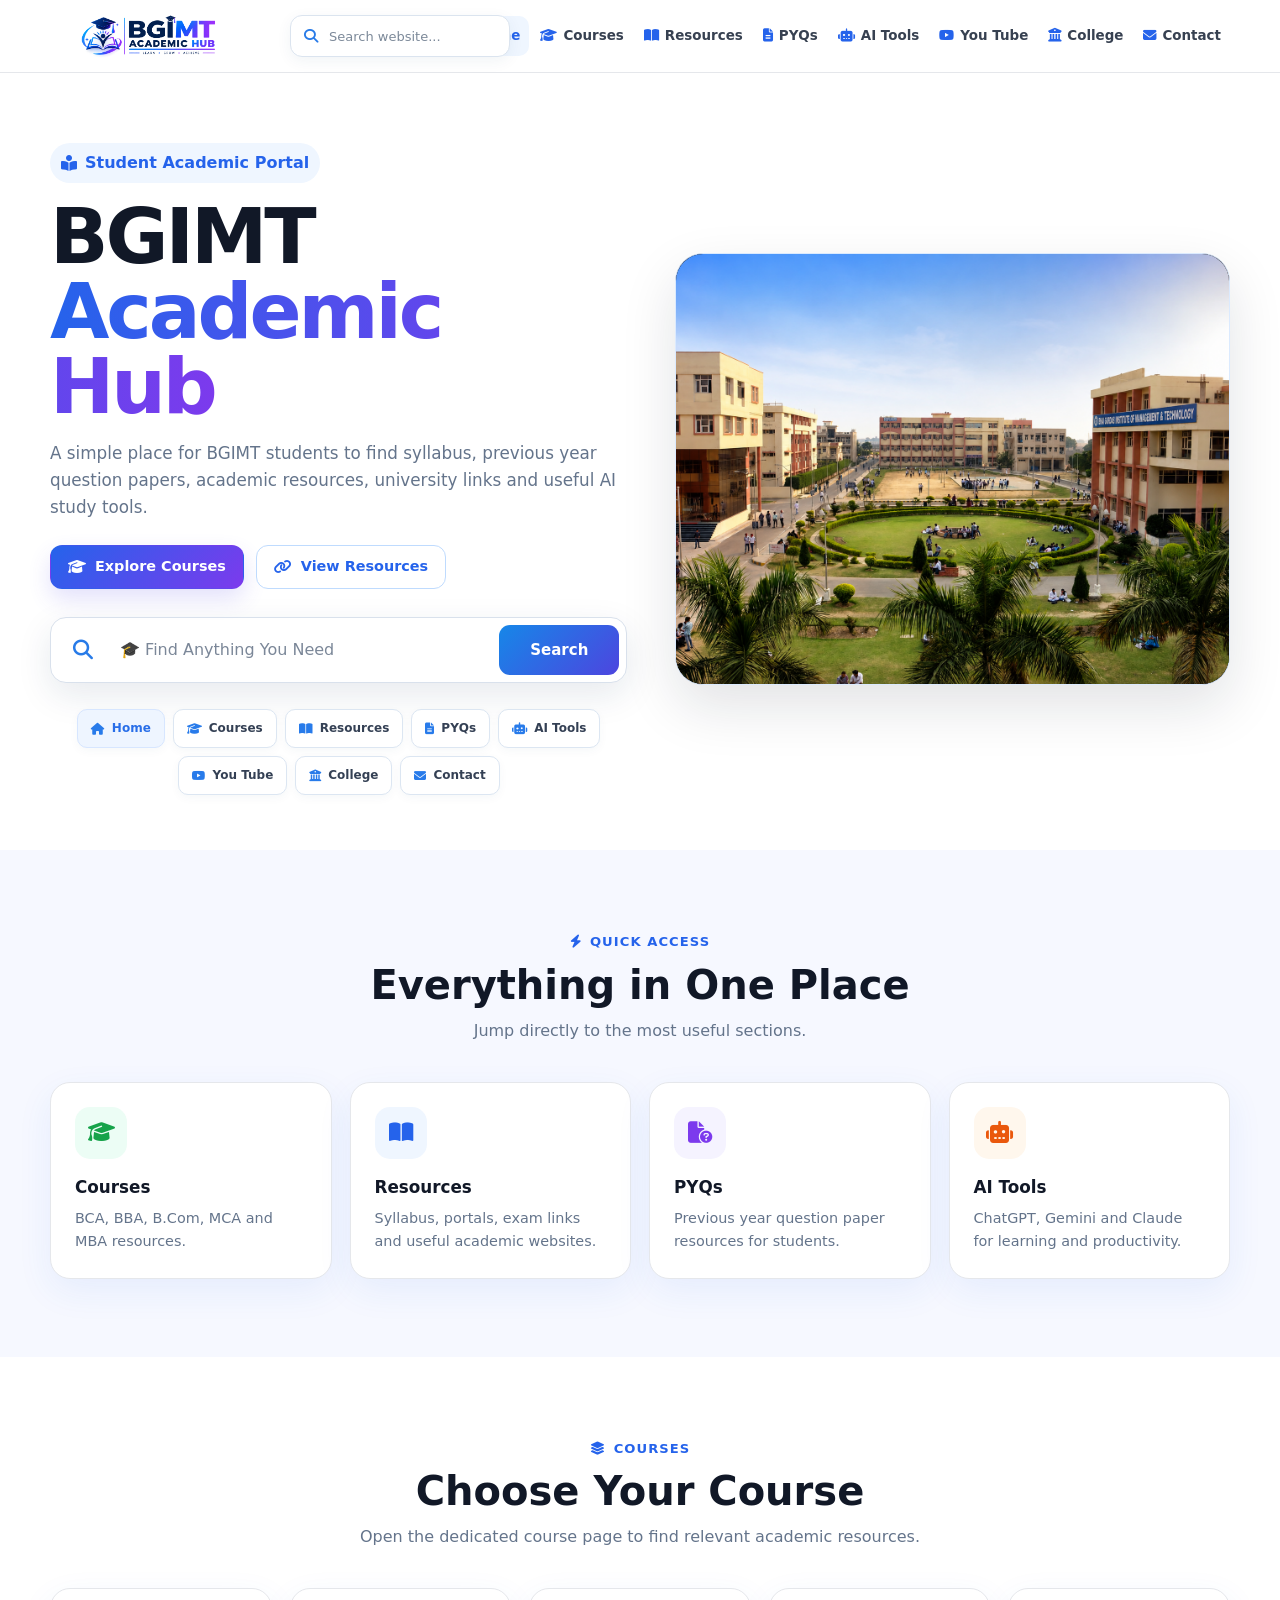
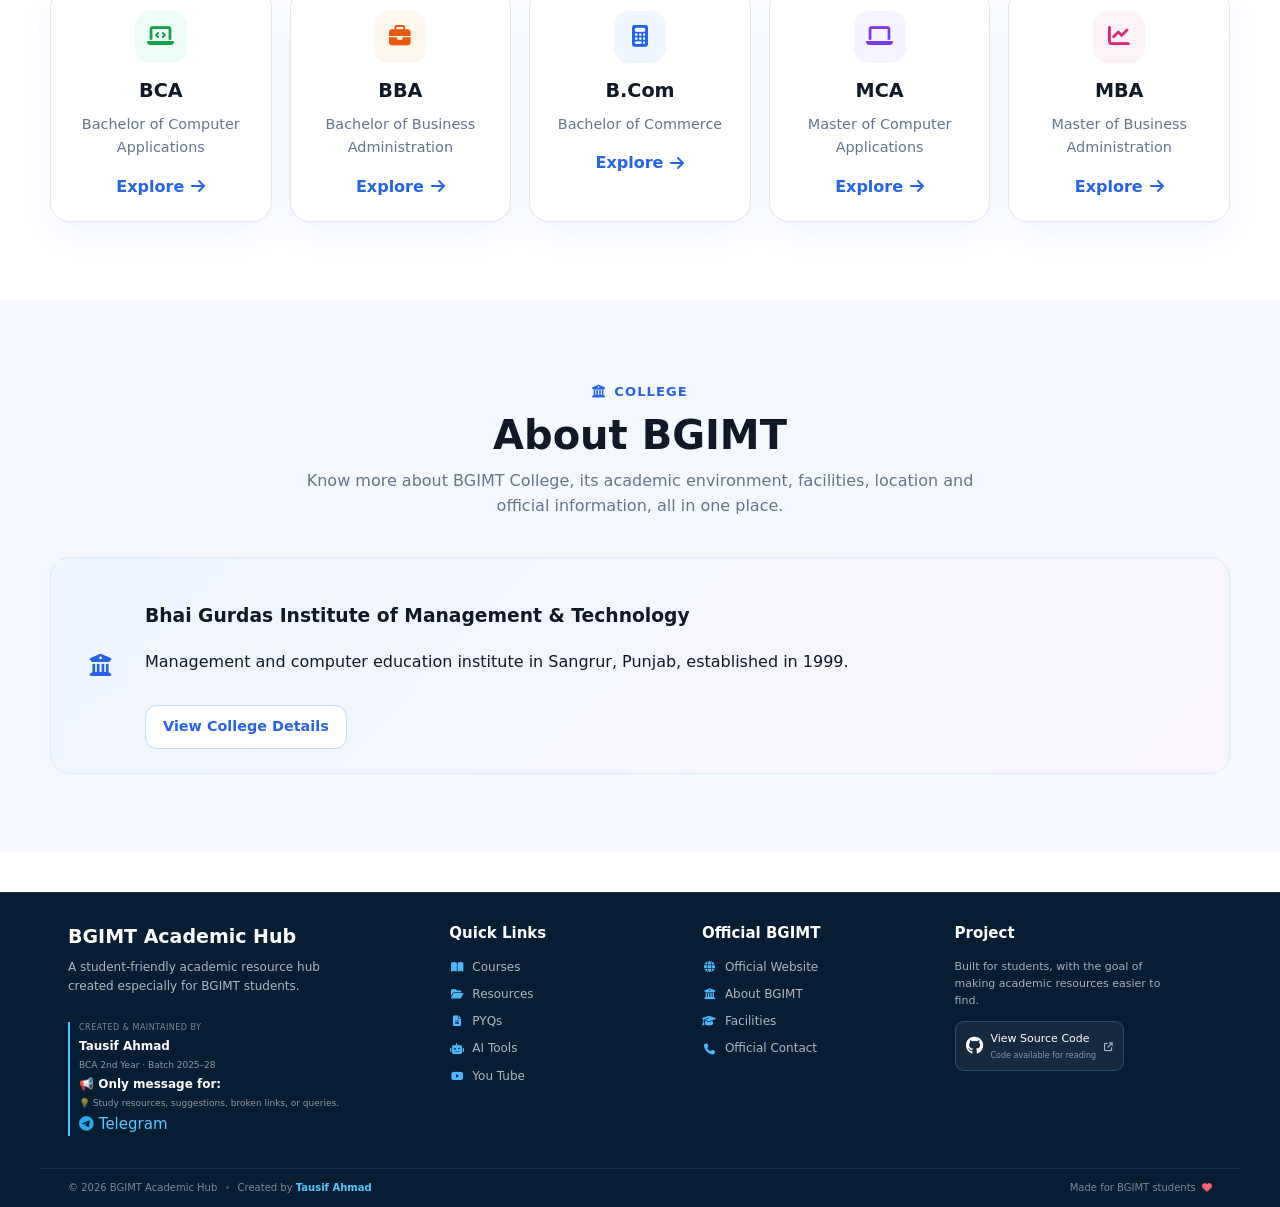
==== commit 1db3eb40: "replace google search title" ====
--- a/index.html
+++ b/index.html
@@ -107,7 +107,7 @@
         <input
             type="search"
             id="googleSearchInput"
-            placeholder="Google par search karo..."
+            placeholder="🎓 Find Anything You Need"
             aria-label="Search BGIMT Academic Hub on Google"
             autocomplete="off"
             required
